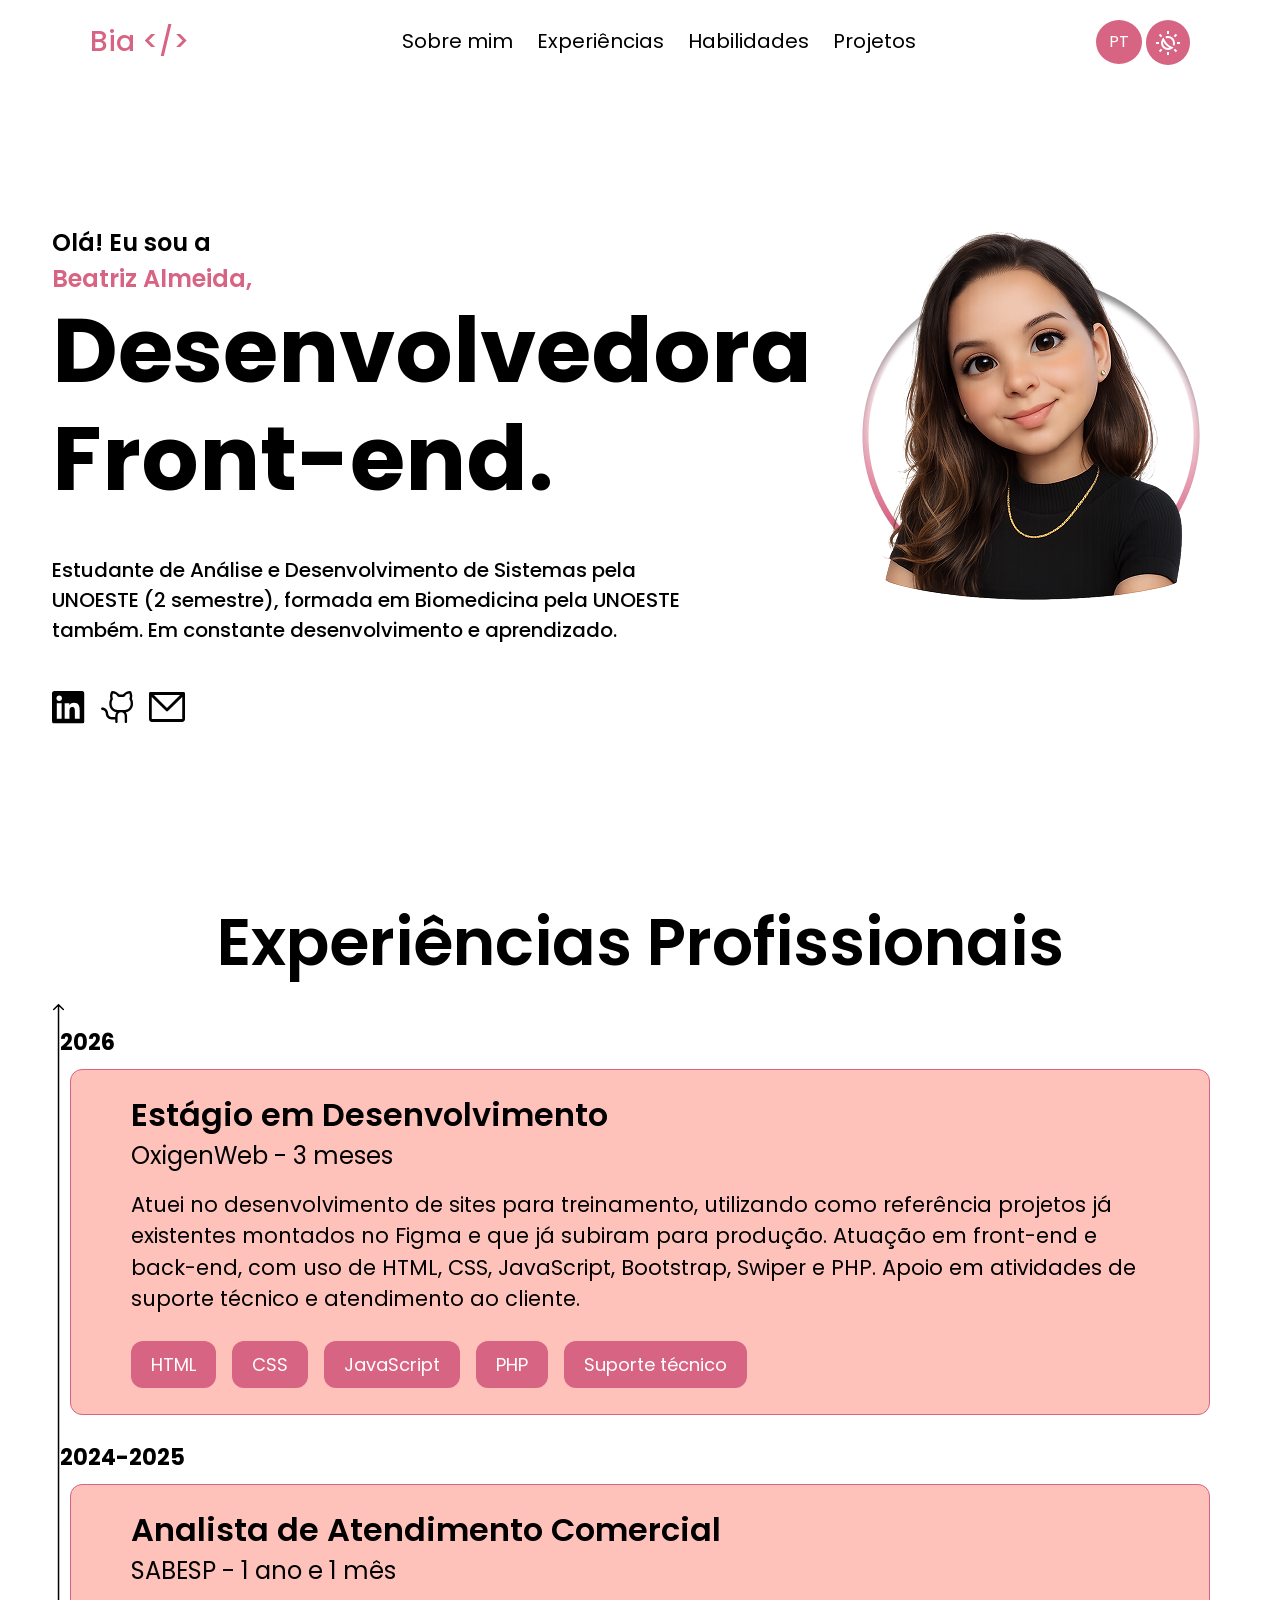
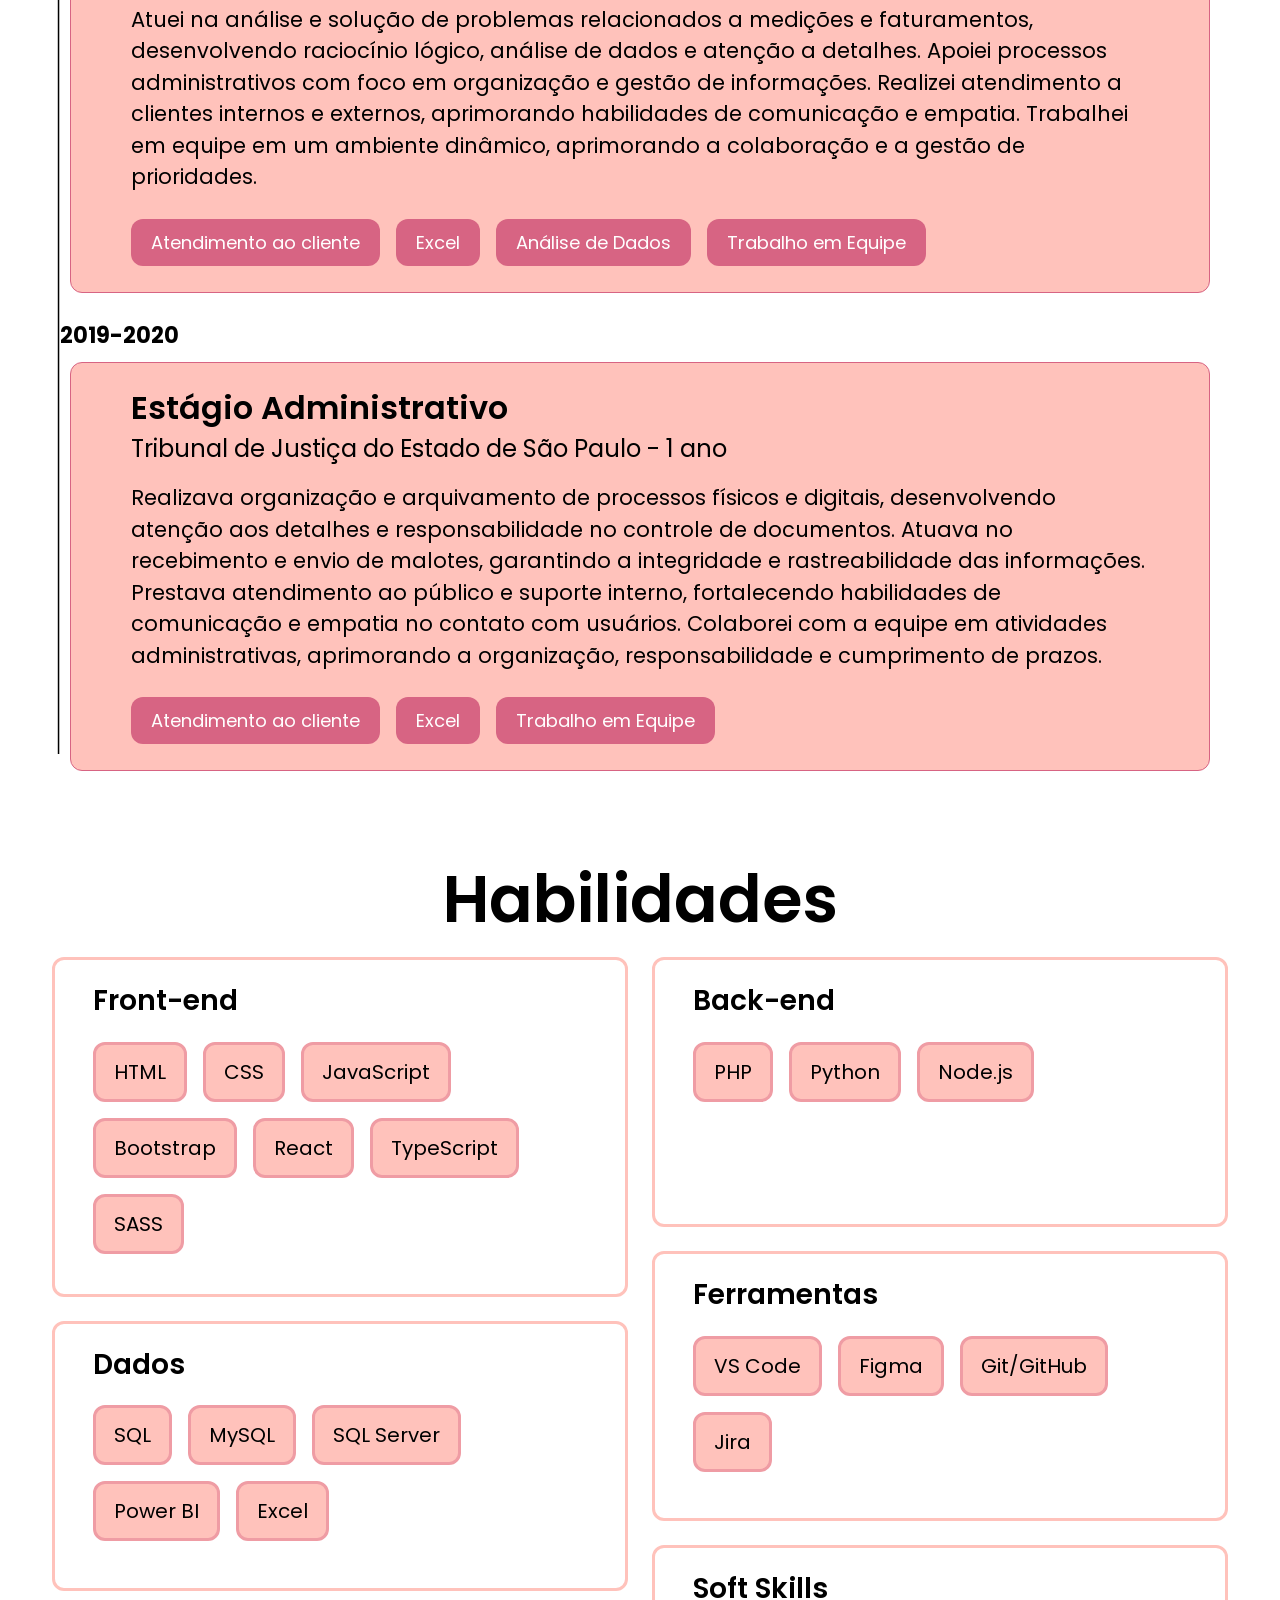
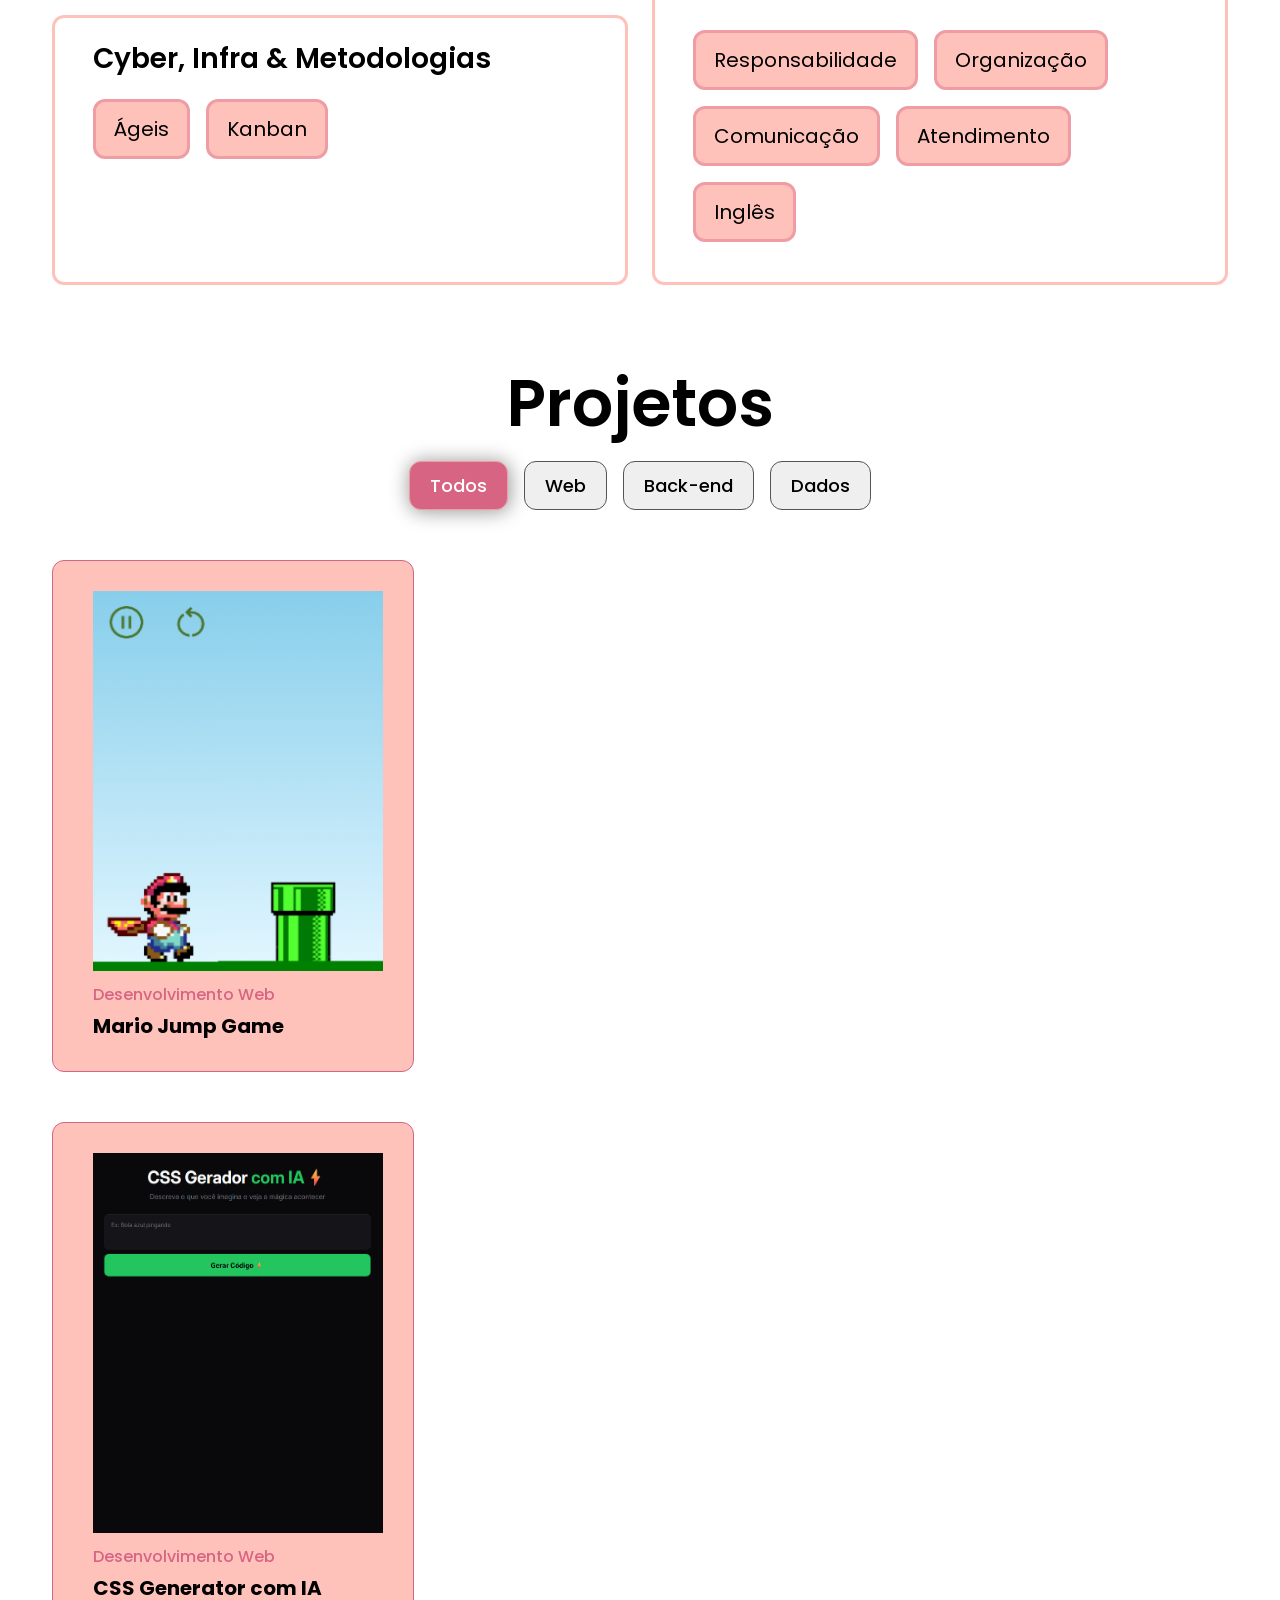
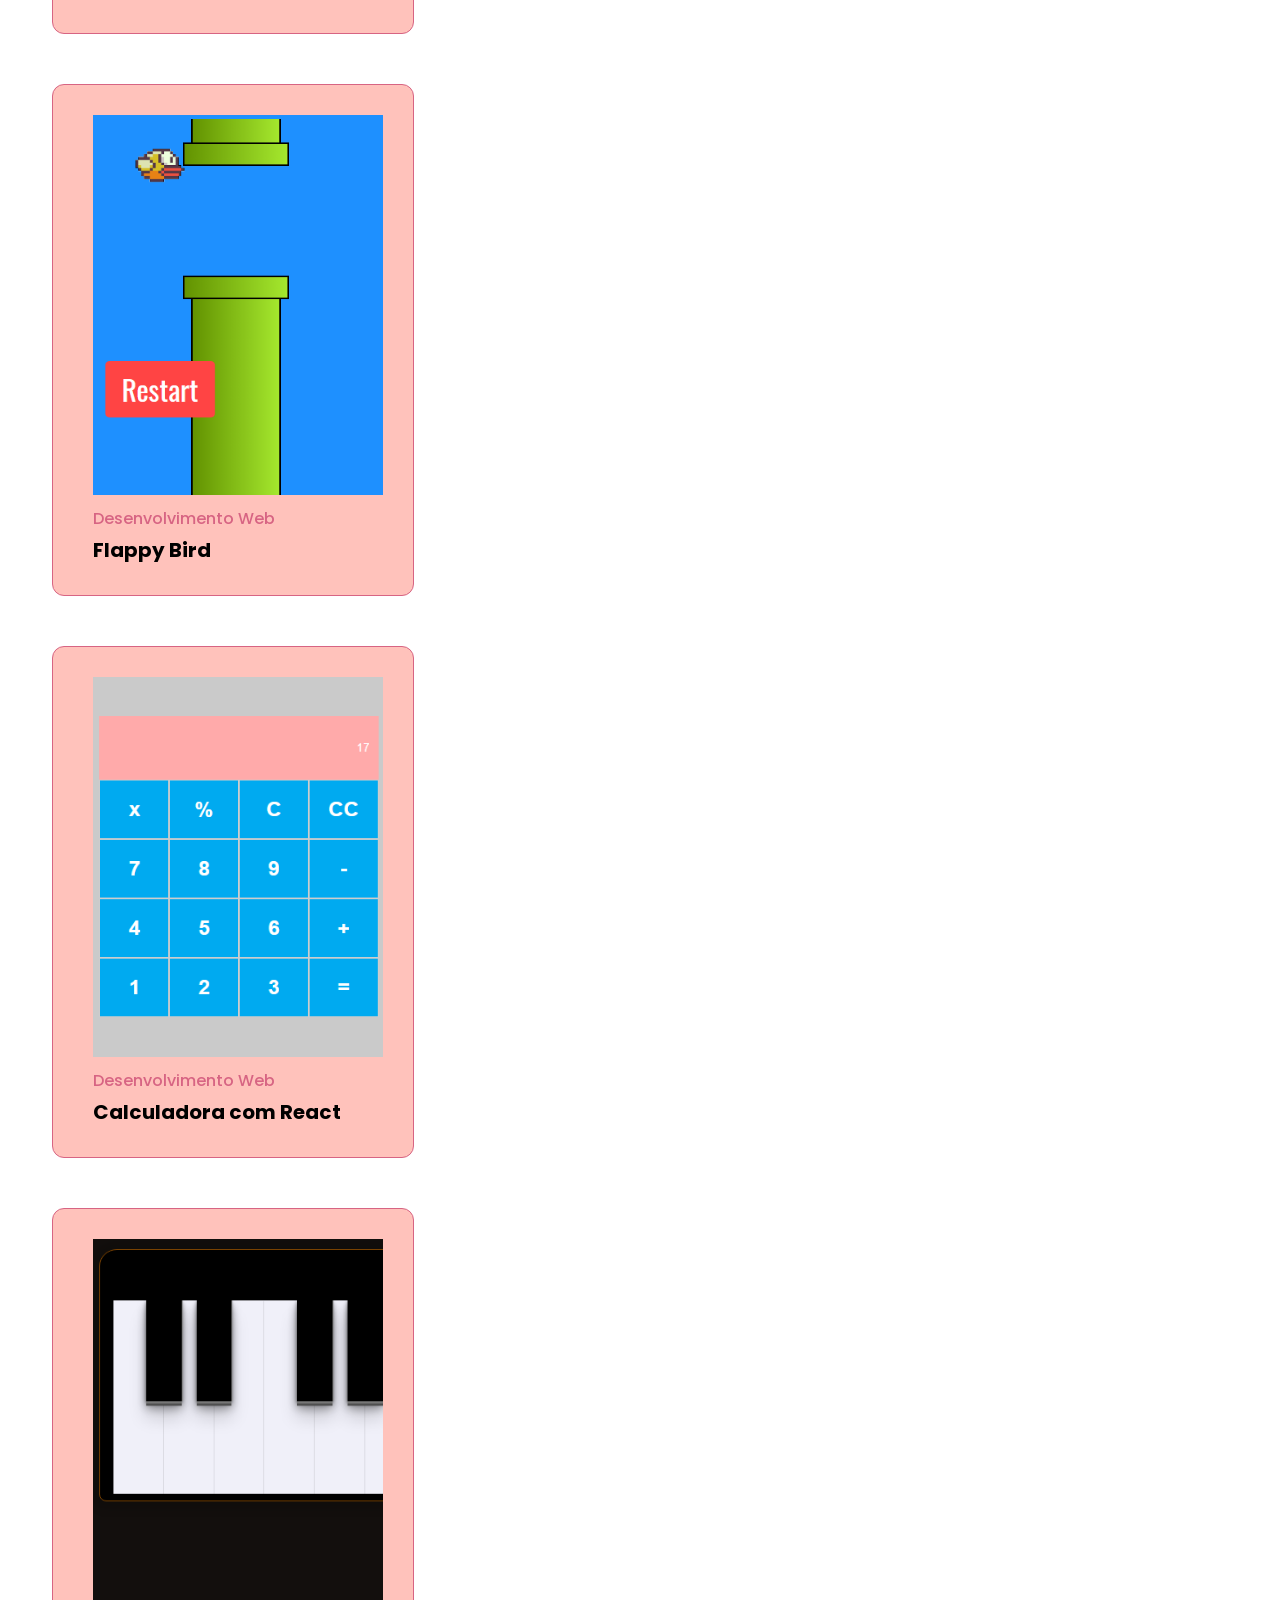
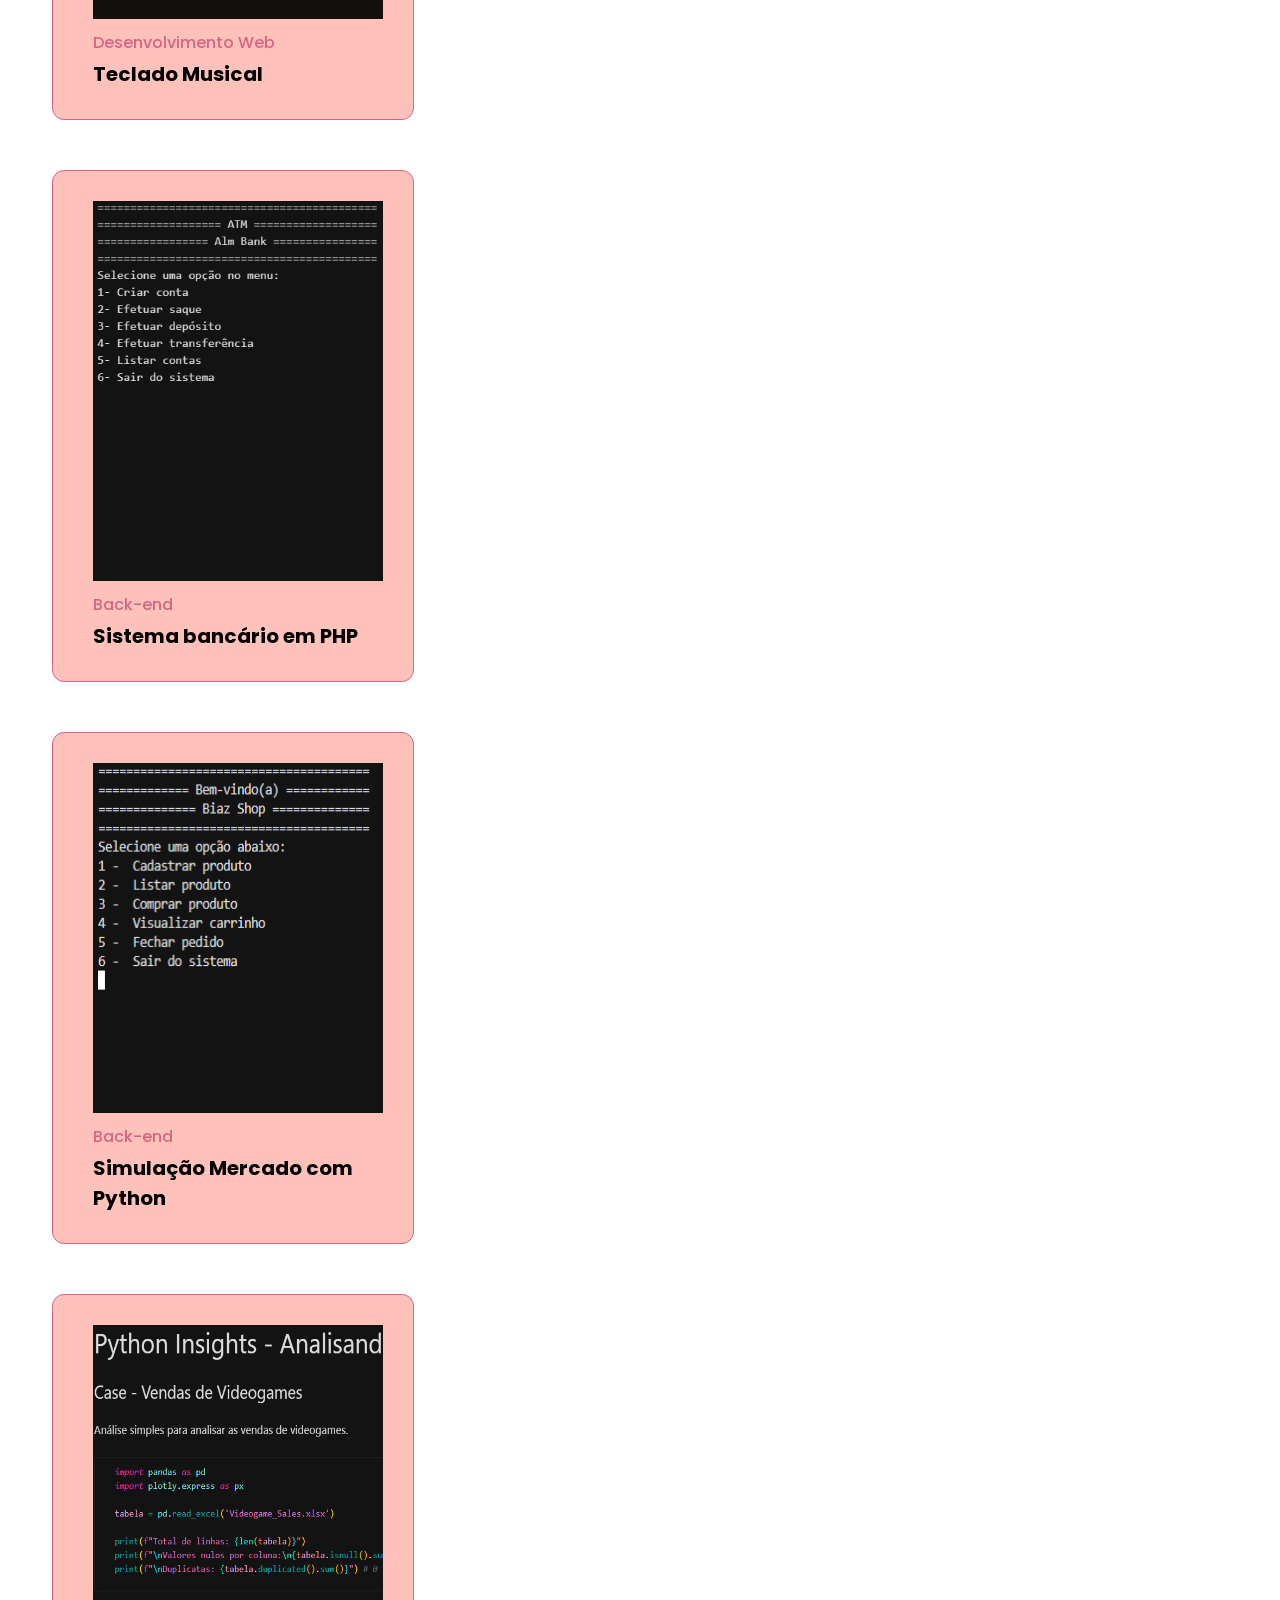
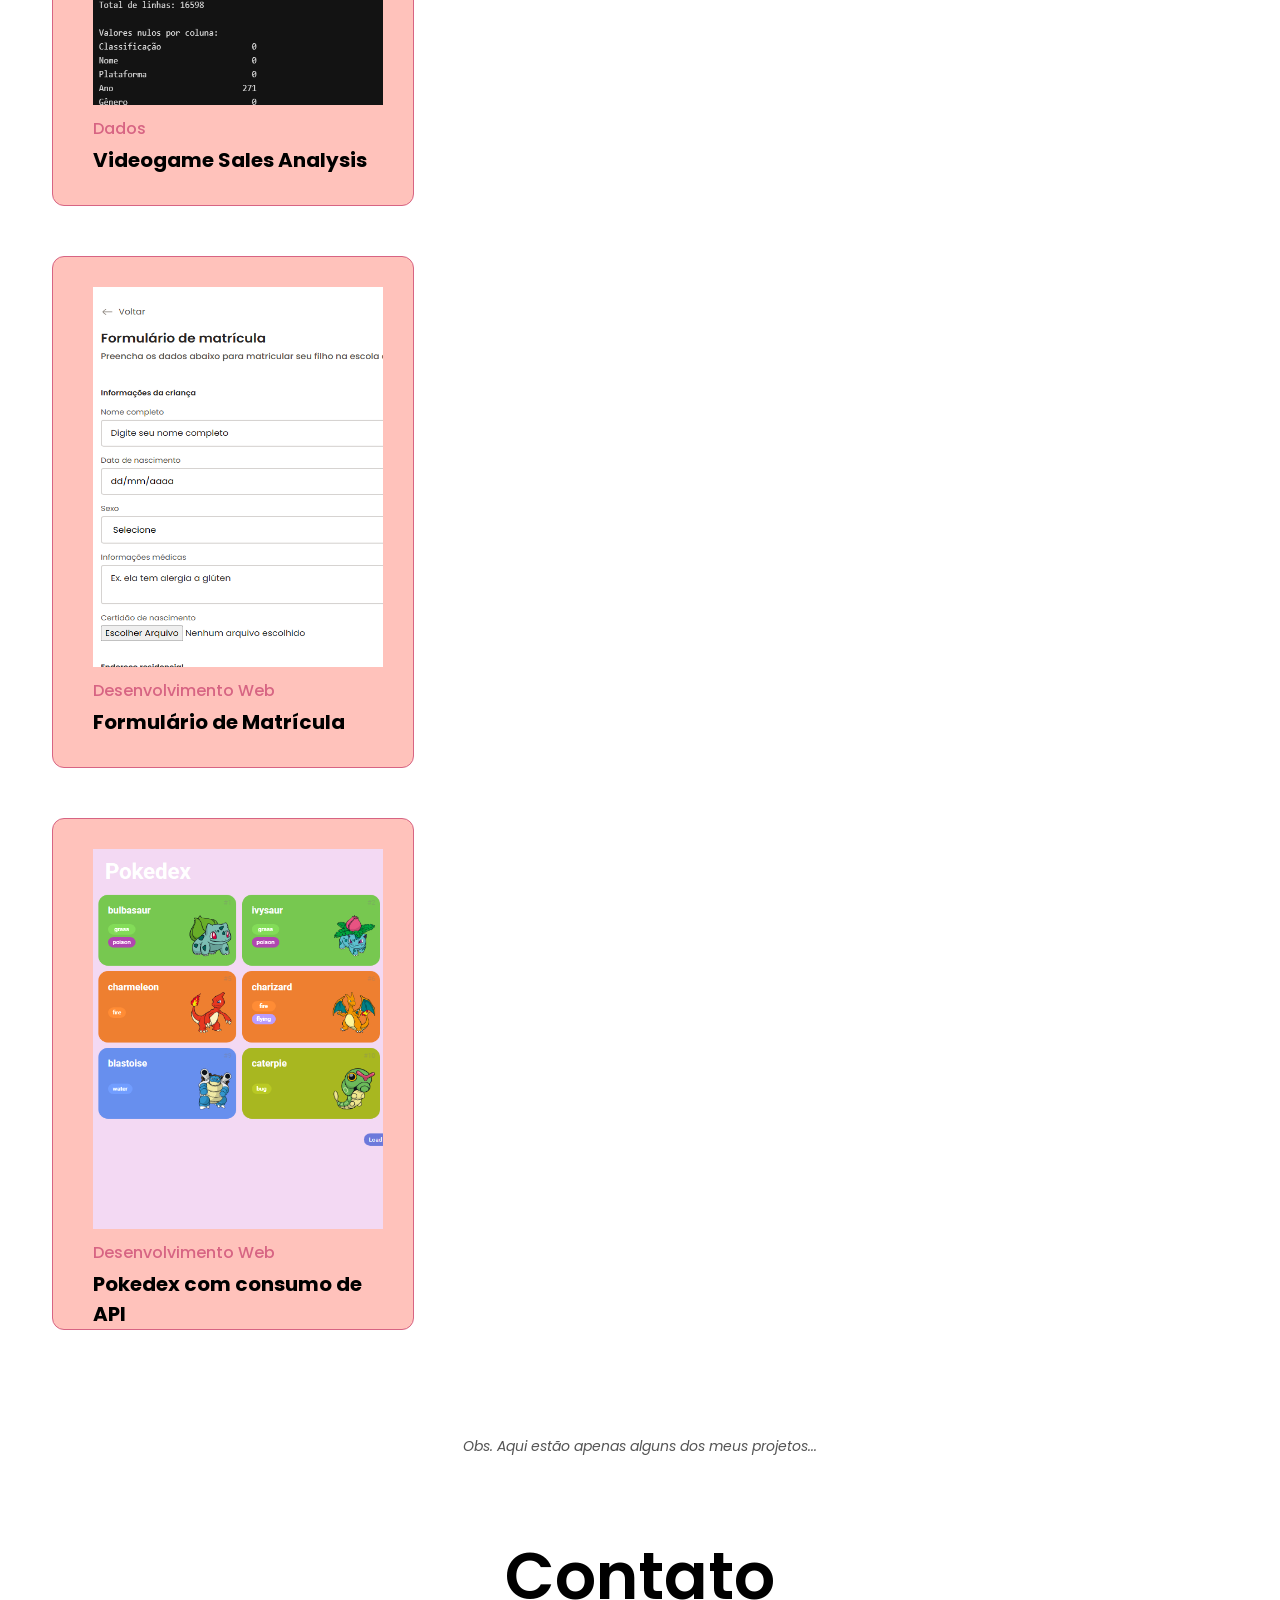
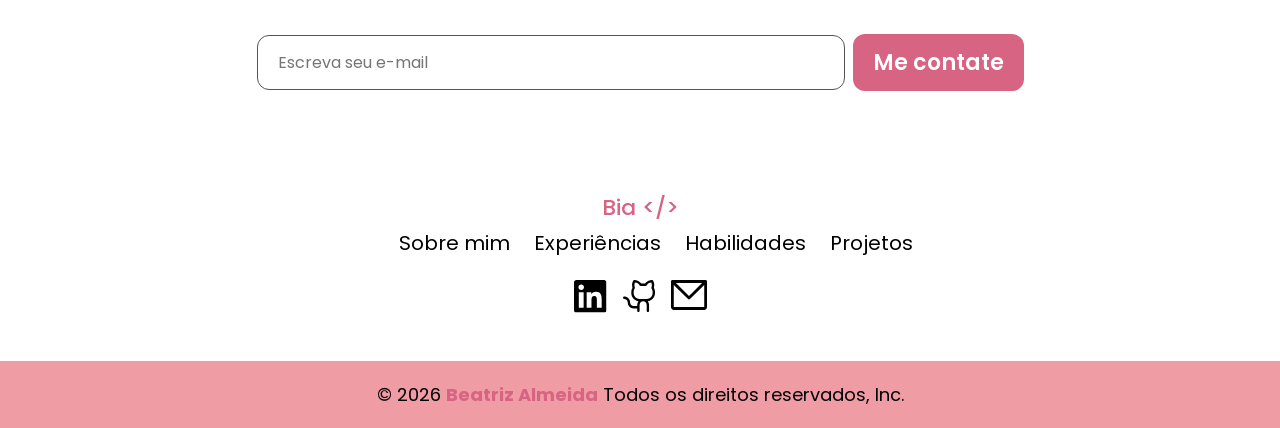
==== index.html @ ce808e37 "projeto semi-finalizado" ====
<!DOCTYPE html>
<html lang="pt-br">
<head>
    <meta charset="UTF-8">
    <meta name="viewport" content="width=device-width, initial-scale=1.0">
    <title>Portfólio - Beatriz Almeida</title>

    <link rel="icon" type="image/png" href="images/icons/favicon.png">

    <!--Fonte-->
    <link rel="preconnect" href="https://fonts.googleapis.com">
    <link rel="preconnect" href="https://fonts.gstatic.com" crossorigin>
    <link href="https://fonts.googleapis.com/css2?family=Poppins:ital,wght@0,100;0,200;0,300;0,400;0,500;0,600;0,700;0,800;0,900;1,100;1,200;1,300;1,400;1,500;1,600;1,700;1,800;1,900&display=swap" rel="stylesheet">

    <!--Swiper-->
    <link rel="stylesheet" href="https://cdn.jsdelivr.net/npm/swiper@12/swiper-bundle.min.css"/>

    <!--Bootstrap-->
    <link href="https://cdn.jsdelivr.net/npm/bootstrap-icons/font/bootstrap-icons.css" rel="stylesheet">
    <link href="https://cdn.jsdelivr.net/npm/bootstrap@5.3.8/dist/css/bootstrap.min.css" rel="stylesheet" integrity="sha384-sRIl4kxILFvY47J16cr9ZwB07vP4J8+LH7qKQnuqkuIAvNWLzeN8tE5YBujZqJLB" crossorigin="anonymous">

    <!--CSS-->
    <link rel="stylesheet" href="css/style.css">
</head>
<body>
    <header>
        <div class="d-flex flex-row align-items-center justify-content-between">
            <div class="d-none d-lg-block">
                <span class="logo">Bia &lt;/&gt;</span>
            </div>
            <div class="d-none d-lg-block">
                <nav>
                    <ul class="d-flex flex-row gap-4 m-0">
                        <li><a href="#sobre-mim">Sobre mim</a></li>
                        <li><a href="#experiencias">Experiências</a></li>
                        <li><a href="#habilidades">Habilidades</a></li>
                        <li><a href="#projetos">Projetos</a></li>
                    </ul>
                </nav>
            </div>
            <div class="d-flex flex-row gap-3 d-none d-lg-block">
                <div class="btn-languages dropdown-languages">
                    <button class="dropdown-languages-btn btn-pt">
                        PT
                    </button>
                    <!-- <div class="dropdown-menu-languages">
                        <button class="btn-en">EN</button>
                    </div> -->
                </div>
                <div class="btn-temas dropdown-temas">
                    <button class="dropdown-temas-btn">
                        <img src="images/icons/modos-tema.svg" alt="">
                    </button>
                    <div class="dropdown-menu-temas">
                        <button class="btn-tema-claro">
                            <img src="images/icons/tema-claro.svg" alt="Tema Claro">
                        </button>
                        <button class="btn-tema-escuro mt-1">
                            <img src="images/icons/tema-escuro.svg" alt="Tema Escuro">
                        </button>
                    </div>
                </div>
            </div>
        </div>
        <div class="d-lg-none">
            <div class="d-flex flex-row align-items-center justify-content-between">
                <div>
                    <button class="menu-mobile-btn">
                        <img src="images/icons/menu.svg" alt="Menu">
                    </button>
                    <div class="menu-mobile">
                        <nav>
                            <ul>
                                <li><a href="#sobre-mim">Sobre mim</a></li>
                                <li><a href="#experiencias">Experiências</a></li>
                                <li><a href="#habilidades">Habilidades</a></li>
                                <li><a href="#projetos">Projetos</a></li>
                            </ul>
                        </nav>
                        <div class="botoes-mobile d-flex flex-row gap-3">
                            <div class="btn-languages dropdown-languages">
                                <button class="dropdown-languages-btn btn-pt">
                                    PT
                                </button>
                                <!-- <div class="dropdown-menu-languages">
                                    <button class="btn-en">EN</button>
                                </div> -->
                            </div>
                            <div class="btn-temas dropdown-temas">
                                <button class="dropdown-temas-btn">
                                    <img src="images/icons/modos-tema.svg" alt="">
                                </button>
                                <div class="dropdown-menu-temas">
                                    <button class="btn-tema-claro">
                                        <img src="images/icons/tema-claro.svg" alt="Tema Claro">
                                    </button>
                                    <button class="btn-tema-escuro mt-1">
                                        <img src="images/icons/tema-escuro.svg" alt="Tema Escuro">
                                    </button>
                                </div>
                            </div>
                        </div>
                    </div>
                </div>
                <div>
                    <span class="logo">Bia &lt;/&gt;</span>
                </div>
            </div>
        </div>
    </header>

    <main>
        <!--Sobre mim: Introdução-->
        <section class="sobre-mim" id="sobre-mim">
            <div class="container-fluid container-xxl">
                <div class="row">
                    <div class="col-12 col-lg-8 escrita">
                        <div class="apresentacao">
                            <p class="cumprimento">Olá! Eu sou a</p> 
                            <p class="meu-nome">Beatriz Almeida,</p>
                            <h1>Desenvolvedora <span class="atribuicao">Front-end.</span></h1>
                            <p class="minha-descricao">
                                Estudante de Análise e Desenvolvimento de Sistemas pela 
                                UNOESTE (2 semestre), formada em Biomedicina pela UNOESTE 
                                também. Em constante desenvolvimento e aprendizado.
                            </p>
                        </div>
                        <div class="descricao d-flex flex-row gap-3 align-items-center">
                            <a href="https://www.linkedin.com/in/beatrizalmc" target="_blank">
                                <img src="images/icons/linkedin.svg" alt="LinkedIn">
                            </a>
                            <a href="https://github.com/beatrizalmc" target="_blank">
                                <img src="images/icons/github.svg" alt="GitHub">
                            </a>
                            <a href="mailto:beatriz.almeida@hotmail.com">
                                <img src="images/icons/email.svg" alt="Email">
                            </a>
                            <!-- <button type="button" class="btn-download-cv">Download CV</button> -->
                        </div>
                    </div>
                    <div class="col-12 col-lg-4 img-foto-principal">
                        <img src="images/foto-principal.png" alt="Boneco Beatriz">
                    </div>
                </div>
            </div>
        </section>

        <!--Experiências Profissionais-->
        <section class="experiencias" id="experiencias">
            <div class="container-fluid container-xxl">
                <div class="row todas-experiencias d-flex flex-column gap-3">
                    <h2>Experiências Profissionais</h2>
                    <div class="col-12">
                        <div class="d-none d-lg-block">
                            <div class="ano-experiencia d-flex flex-row gap-2">
                                <img src="images/icons/bolinha.svg" alt="">
                                <span>2026</span>
                            </div>
                            <div class="experiencia">
                                <h3>Estágio em Desenvolvimento</h3>
                                <h4>OxigenWeb - 3 meses</h4>
                                <p>
                                    Atuei no desenvolvimento de sites para treinamento, utilizando como referência 
                                    projetos já existentes montados no Figma e que já subiram para produção. Atuação 
                                    em front-end e back-end, com uso de HTML, CSS, JavaScript, Bootstrap, Swiper e PHP. 
                                    Apoio em atividades de suporte técnico e atendimento ao cliente.
                                </p>
                                <div class="aprendizados d-flex flex-row gap-3">
                                    <span>HTML</span>
                                    <span>CSS</span>
                                    <span>JavaScript</span>
                                    <span>PHP</span>
                                    <span>Suporte técnico</span>
                                </div>
                            </div>
                        </div>
                        <!-- Mobile Accordion -->
                        <div class="d-lg-none">
                            <div class="ano-experiencia d-flex flex-row gap-2">
                                <img src="images/icons/bolinha.svg" alt="">
                                <span>2026</span>
                            </div>
                            <div class="accordion-experiencia">
                                <button class="btn btn-experiencias w-100 experiencia-mobile-btn" type="button" data-bs-toggle="collapse" data-bs-target="#exp1">
                                    <div class="d-flex justify-content-between align-items-center w-100">
                                        <div class="d-flex flex-column text-start">
                                            <h3>Estágio em Desenvolvimento</h3>
                                        </div>
                                        <span>
                                            <img src="images/icons/seta-accordion.svg" alt="">
                                        </span>
                                    </div>
                                </button>
                                <div class="collapse" id="exp1">
                                    <div class="experiencia">
                                        <h4>OxigenWeb - 3 meses</h4>
                                        <p>
                                            Atuei no desenvolvimento de sites para treinamento, utilizando como referência 
                                            projetos já existentes montados no Figma e que já subiram para produção. Atuação 
                                            em front-end e back-end, com uso de HTML, CSS, JavaScript, Bootstrap, Swiper e PHP. 
                                            Apoio em atividades de suporte técnico e atendimento ao cliente.
                                        </p>
                                        <div class="aprendizados d-flex flex-wrap gap-3">
                                            <span>HTML</span>
                                            <span>CSS</span>
                                            <span>JavaScript</span>
                                            <span>PHP</span>
                                            <span>Suporte técnico</span>
                                        </div>
                                    </div>
                                </div>
                            </div>
                        </div>
                    </div>
                    <div class="col-12">
                        <div class="d-none d-lg-block">
                            <div class="ano-experiencia d-flex flex-row gap-2">
                                <img src="images/icons/bolinha.svg" alt="">
                                <span>2024-2025</span>
                            </div>
                            <div class="experiencia">
                                <h3>Analista de Atendimento Comercial</h3>
                                <h4>SABESP - 1 ano e 1 mês</h4>
                                <p>
                                    Atuei na análise e solução de problemas relacionados a medições e faturamentos, 
                                    desenvolvendo raciocínio lógico, análise de dados e atenção a detalhes. Apoiei 
                                    processos administrativos com foco em organização e gestão de informações. Realizei 
                                    atendimento a clientes internos e externos, aprimorando habilidades de comunicação 
                                    e empatia. Trabalhei em equipe em um ambiente dinâmico, aprimorando a colaboração 
                                    e a gestão de prioridades. 
                                </p>
                                <div class="aprendizados d-flex flex-row gap-3">
                                    <span>Atendimento ao cliente</span>
                                    <span>Excel</span>
                                    <span>Análise de Dados</span>
                                    <span>Trabalho em Equipe</span>
                                </div>
                            </div>
                        </div>
                        <!-- Mobile Accordion -->
                        <div class="d-lg-none">
                            <div class="ano-experiencia d-flex flex-row gap-2">
                                <img src="images/icons/bolinha.svg" alt="">
                                <span>2024-2025</span>
                            </div>
                            <div class="accordion-experiencia">
                                <button class="btn btn-experiencias w-100 experiencia-mobile-btn" type="button" data-bs-toggle="collapse" data-bs-target="#exp2">
                                    <div class="d-flex justify-content-between align-items-center">
                                        <div class="d-flex flex-column text-start">
                                            <h3>Analista de Atendimento Comercial</h3>
                                        </div>
                                        <span>
                                            <img src="images/icons/seta-accordion.svg" alt="">
                                        </span>
                                    </div>
                                </button>
                                <div class="collapse" id="exp2">
                                    <div class="experiencia">
                                        <h4>SABESP - 1 ano e 1 mês</h4>
                                        <p>
                                            Atuei na análise e solução de problemas relacionados a medições e faturamentos, 
                                            desenvolvendo raciocínio lógico, análise de dados e atenção a detalhes. Apoiei 
                                            processos administrativos com foco em organização e gestão de informações. Realizei 
                                            atendimento a clientes internos e externos, aprimorando habilidades de comunicação 
                                            e empatia. Trabalhei em equipe em um ambiente dinâmico, aprimorando a colaboração 
                                            e a gestão de prioridades. 
                                        </p>
                                        <div class="aprendizados d-flex flex-row gap-3">
                                            <span>Atendimento ao cliente</span>
                                            <span>Excel</span>
                                            <span>Análise de Dados</span>
                                            <span>Trabalho em Equipe</span>
                                        </div>
                                    </div>
                                </div>
                            </div>
                        </div>
                    </div>
                    <div class="col-12">
                        <div class="d-none d-lg-block">
                            <div class="ano-experiencia d-flex flex-row gap-2">
                                <img src="images/icons/bolinha.svg" alt="">
                                <span>2019-2020</span>
                            </div>
                            <div class="experiencia">
                                <h3>Estágio Administrativo</h3>
                                <h4>Tribunal de Justiça do Estado de São Paulo - 1 ano</h4>
                                <p>
                                    Realizava organização e arquivamento de processos físicos e digitais, 
                                    desenvolvendo atenção aos detalhes e responsabilidade no controle de 
                                    documentos. Atuava no recebimento e envio de malotes, garantindo a 
                                    integridade e rastreabilidade das informações. Prestava atendimento 
                                    ao público e suporte interno, fortalecendo habilidades de comunicação e 
                                    empatia no contato com usuários. Colaborei com a equipe em atividades 
                                    administrativas, aprimorando a organização, responsabilidade e cumprimento 
                                    de prazos.
                                </p>
                                <div class="aprendizados d-flex flex-row gap-3">
                                    <span>Atendimento ao cliente</span>
                                    <span>Excel</span>
                                    <span>Trabalho em Equipe</span>
                                </div>
                            </div>
                        </div>
                        <!-- Mobile Accordion -->
                        <div class="d-lg-none">
                            <div class="ano-experiencia d-flex flex-row gap-2">
                                <img src="images/icons/bolinha.svg" alt="">
                                <span>2019-2020</span>
                            </div>
                            <div class="accordion-experiencia">
                                <button class="btn btn-experiencias w-100 experiencia-mobile-btn" type="button" data-bs-toggle="collapse" data-bs-target="#exp3">
                                    <div class="d-flex justify-content-between align-items-center w-100">
                                        <div class="d-flex flex-column text-start">
                                            <h3>Estágio Administrativo</h3>
                                        </div>
                                        <span>
                                            <img src="images/icons/seta-accordion.svg" alt="">
                                        </span>
                                    </div>
                                </button>
                                <div class="collapse" id="exp3">
                                    <div class="experiencia">
                                        <h4>Tribunal de Justiça do Estado de São Paulo - 1 ano</h4>
                                        <p>
                                            Realizava organização e arquivamento de processos físicos e digitais, 
                                            desenvolvendo atenção aos detalhes e responsabilidade no controle de 
                                            documentos. Atuava no recebimento e envio de malotes, garantindo a 
                                            integridade e rastreabilidade das informações. Prestava atendimento 
                                            ao público e suporte interno, fortalecendo habilidades de comunicação e 
                                            empatia no contato com usuários. Colaborei com a equipe em atividades 
                                            administrativas, aprimorando a organização, responsabilidade e cumprimento 
                                            de prazos.
                                        </p>
                                        <div class="aprendizados d-flex flex-row gap-3">
                                            <span>Atendimento ao cliente</span>
                                            <span>Excel</span>
                                            <span>Trabalho em Equipe</span>
                                        </div>
                                    </div>
                                </div>
                            </div>   
                        </div>
                    </div>
                </div>
            </div>
        </section>

        <!--Habilidades-->
        <section class="habilidades" id="habilidades">
            <div class="container-fluid container-xxl">
                <div class="row">
                    <h2>Habilidades</h2>
                    <div class="primeira-coluna col-12 col-lg-6 d-flex flex-column gap-4">
                        <div class="area-habilidade">
                            <h3>Front-end</h3>
                            <div class="d-flex gap-3 flex-wrap">
                                <span>HTML</span>
                                <span>CSS</span>
                                <span>JavaScript</span>
                                <span>Bootstrap</span>
                                <span>React</span>
                                <span>TypeScript</span>
                                <span>SASS</span>
                            </div>
                        </div>
                        <div class="area-habilidade">
                            <h3>Dados</h3>
                            <div class="d-flex gap-3 flex-wrap">
                                <span>SQL</span>
                                <span>MySQL</span>
                                <span>SQL Server</span>
                                <span>Power BI</span>
                                <span>Excel</span>
                            </div>
                        </div>
                        <div class="area-habilidade">
                            <h3>Cyber, Infra & Metodologias</h3>
                            <div class="d-flex gap-3 flex-wrap">
                                <span>Ágeis</span>
                                <span>Kanban</span>
                            </div>
                        </div>
                    </div>
                    <div class="segunda-coluna col-12 col-lg-6 d-flex flex-column gap-4">
                        <div class="area-habilidade">
                            <h3>Back-end</h3>
                            <div class="d-flex gap-3 flex-wrap">
                                <span>PHP</span>
                                <span>Python</span>
                                <span>Node.js</span>
                            </div>
                        </div>
                        <div class="area-habilidade">
                            <h3>Ferramentas</h3>
                            <div class="d-flex gap-3 flex-wrap">
                                <span>VS Code</span>
                                <span>Figma</span>
                                <span>Git/GitHub</span>
                                <span>Jira</span>
                            </div>
                        </div>
                        <div class="area-habilidade">
                            <h3>Soft Skills</h3>
                            <div class="d-flex gap-3 flex-wrap">
                                <span>Responsabilidade</span>
                                <span>Organização</span>
                                <span>Comunicação</span>
                                <span>Atendimento</span>
                                <span>Inglês</span>
                            </div>
                        </div>
                    </div>
                </div>
            </div>
        </section>

        <!--Projetos-->
        <section class="projetos" id="projetos">
            <div class="container-fluid container-xxl">
                <div class="row">
                    <h2>Projetos</h2>
                    <div class="filtros d-flex flex-row gap-3 align-items-center justify-content-center">
                        <button type="button" data-filtro="todos" class="active">Todos</button>
                        <button type="button" data-filtro="web">Web</button>
                        <button type="button" data-filtro="back-end">Back-end</button>
                        <button type="button" data-filtro="dados">Dados</button>
                    </div>
                    <div class="swiper mySwiper">
                        <div class="swiper-wrapper">
                            <!-- <div class="swiper-slide d-flex flex-column gap-1">
                                <img src="images/proj-rascunho.png" alt="">
                                <a href="#" class="pt-2">
                                    <span class="projeto-area">Desenvolvimento Web</span>
                                </a>
                                <a href="#">
                                    <span class="projeto-nome">Landing Page de Casamento - Em Andamento</span>
                                </a>
                            </div> -->
                            <div class="swiper-slide d-flex flex-column gap-1" data-categoria="web">
                                <img src="images/proj-mario.png" alt="Projeto Mario Jump Game" class="img-fluid">
                                <a href="https://github.com/beatrizalmc/mario-jump-game" class="pt-2">
                                    <span class="projeto-area">Desenvolvimento Web</span>
                                </a>
                                <a href="https://github.com/beatrizalmc/mario-jump-game">
                                    <span class="projeto-nome">Mario Jump Game</span>
                                </a>
                            </div>
                            <div class="swiper-slide d-flex flex-column gap-1" data-categoria="web">
                                <img src="images/proj-css-generator.png" alt="" class="img-fluid">
                                <a href="https://github.com/beatrizalmc/css-generator" class="pt-2">
                                    <span class="projeto-area">Desenvolvimento Web</span>
                                </a>
                                <a href="https://github.com/beatrizalmc/css-generator">
                                    <span class="projeto-nome">CSS Generator com IA</span>
                                </a>
                            </div>
                            <div class="swiper-slide d-flex flex-column gap-1" data-categoria="web">
                                <img src="images/proj-flappybird.png" alt="Projeto Flappy Bird" class="img-fluid">
                                <a href="https://github.com/beatrizalmc/projeto-flappy-bird" class="pt-2">
                                    <span class="projeto-area">Desenvolvimento Web</span>
                                </a>
                                <a href="https://github.com/beatrizalmc/projeto-flappy-bird">
                                    <span class="projeto-nome">Flappy Bird</span>
                                </a>
                            </div>
                            <div class="swiper-slide d-flex flex-column gap-1" data-categoria="web">
                                <img src="images/proj-calculadora.png" alt="" class="img-fluid">
                                <a href="https://github.com/beatrizalmc/calculadora-react-dio" class="pt-2">
                                    <span class="projeto-area">Desenvolvimento Web</span>
                                </a>
                                <a href="https://github.com/beatrizalmc/calculadora-react-dio">
                                    <span class="projeto-nome">Calculadora com React</span>
                                </a>
                            </div>
                            <div class="swiper-slide d-flex flex-column gap-1" data-categoria="web">
                                <img src="images/proj-teclado-musical.png" alt="" class="img-fluid">
                                <a href="https://github.com/beatrizalmc/projeto-teclado-musical" class="pt-2">
                                    <span class="projeto-area">Desenvolvimento Web</span>
                                </a>
                                <a href="https://github.com/beatrizalmc/projeto-teclado-musical">
                                    <span class="projeto-nome">Teclado Musical</span>
                                </a>
                            </div>
                            <div class="swiper-slide d-flex flex-column gap-1" data-categoria="back-end">
                                <img src="images/proj-banco-php.png" alt="" class="img-fluid">
                                <a href="https://github.com/beatrizalmc/sistema-bancario-em-php" class="pt-2">
                                    <span class="projeto-area">Back-end</span>
                                </a>
                                <a href="https://github.com/beatrizalmc/sistema-bancario-em-php">
                                    <span class="projeto-nome">Sistema bancário em PHP</span>
                                </a>
                            </div>
                            <div class="swiper-slide d-flex flex-column gap-1" data-categoria="back-end">
                                <img src="images/proj-mercado-python.png" alt="" class="img-fluid">
                                <a href="https://github.com/beatrizalmc/Simulacao-de-Mercado-com-Python" class="pt-2">
                                    <span class="projeto-area">Back-end</span>
                                </a>
                                <a href="https://github.com/beatrizalmc/Simulacao-de-Mercado-com-Python">
                                    <span class="projeto-nome">Simulação Mercado com Python</span>
                                </a>
                            </div>
                            <div class="swiper-slide d-flex flex-column gap-1" data-categoria="dados">
                                <img src="images/proj-videogame.png" alt="" class="img-fluid">
                                <a href="https://github.com/beatrizalmc/videogame-sales-analysis" class="pt-2">
                                    <span class="projeto-area">Dados</span>
                                </a>
                                <a href="https://github.com/beatrizalmc/videogame-sales-analysis">
                                    <span class="projeto-nome">Videogame Sales Analysis</span>
                                </a>
                            </div>
                            <div class="swiper-slide d-flex flex-column gap-1" data-categoria="web">
                                <img src="images/proj-form-matricula.png" alt="" class="img-fluid">
                                <a href="https://github.com/beatrizalmc/formulario-matricula" class="pt-2">
                                    <span class="projeto-area">Desenvolvimento Web</span>
                                </a>
                                <a href="https://github.com/beatrizalmc/formulario-matricula">
                                    <span class="projeto-nome">Formulário de Matrícula</span>
                                </a>
                            </div>
                            <div class="swiper-slide d-flex flex-column gap-1" data-categoria="web">
                                <img src="images/proj-pokedex.png" alt="" class="img-fluid">
                                <a href="https://github.com/beatrizalmc/projeto-pokedex-js" class="pt-2">
                                    <span class="projeto-area">Desenvolvimento Web</span>
                                </a>
                                <a href="https://github.com/beatrizalmc/projeto-pokedex-js">
                                    <span class="projeto-nome">Pokedex com consumo de API</span>
                                </a>
                            </div>
                        </div>
                    </div>
                </div>
                <div class="setas">
                    <div class="swiper-button-prev swiper-prev-proj"></div>
                    <div class="swiper-button-next swiper-next-proj"></div>
                </div>
                <div class="obs-projetos text-center mt-4">
                    <span><i>Obs. Aqui estão apenas alguns dos meus projetos...</i></span>
                </div>
            </div>
        </section>

        <!--Contato-->
        <section class="contato" id="contato">
            <div class="container-fluid">
                <div class="row">
                    <div class="email-contato col-12">
                        <h2>Contato</h2>
                        <div>
                            <form action="#" class="d-flex flex-row gap-2 align-items-center justify-content-center">
                                <input type="text" placeholder="Escreva seu e-mail">
                                <button type="button">Me contate</button>
                            </form>
                        </div>
                    </div>
                    <div class="infos-pagina col-12 d-flex flex-column align-items-center gap-1">
                        <div>
                            <span class="logo">Bia &lt;/&gt;</span>
                        </div>
                        <div>
                            <nav>
                                <ul class="d-flex flex-row gap-4">
                                    <li><a href="#sobre-mim">Sobre mim</a></li>
                                    <li><a href="#experiencias">Experiências</a></li>
                                    <li><a href="#habilidades">Habilidades</a></li>
                                    <li><a href="#projetos">Projetos</a></li>
                                </ul>
                            </nav>
                        </div>
                        <div class="redes-contato d-flex flex-row gap-3">
                            <a href="https://www.linkedin.com/in/beatrizalmc" target="_blank">
                                <img src="images/icons/linkedin.svg" alt="LinkedIn">
                            </a>
                            <a href="https://github.com/beatrizalmc" target="_blank">
                                <img src="images/icons/github.svg" alt="GitHub">
                            </a>
                            <a href="mailto:beatriz.almc@hotmail.com">
                                <img src="images/icons/email.svg" alt="Email">
                            </a>
                        </div>
                    </div>
                </div>
            </div>
        </section>
    </main>

    <footer>
        <span>© 2026 <span class="nome">Beatriz Almeida</span> Todos os direitos reservados, Inc.</span>
    </footer>
    
    <!-- BOTÃO VOLTAR AO TOPO -->
    <button class="btn-scroll-top" id="btnScrollTop" aria-label="Voltar ao topo">
        <img src="images/icons/seta-topo.svg" alt="Seta para cima">
    </button>

    <!--JS-->
    <script src="https://cdn.jsdelivr.net/npm/swiper@12/swiper-bundle.min.js"></script>
    <script src="https://cdn.jsdelivr.net/npm/bootstrap@5.3.8/dist/js/bootstrap.bundle.min.js" integrity="sha384-FKyoEForCGlyvwx9Hj09JcYn3nv7wiPVlz7YYwJrWVcXK/BmnVDxM+D2scQbITxI" crossorigin="anonymous"></script>
    <script src="js/script.js"></script>
</body>
</html>
---- css/style.css ----
* {
    margin: 0;
    padding: 0;
    box-sizing: border-box;
    font-family: 'Poppins', sans-serif;
}

body {
    color: #000000;
}

header {
    padding: 20px 90px;
}

header .logo {
    font-size: 28px;
    font-weight: 500;
    letter-spacing: 3%;
    color: #D76483;
}

header nav ul li,
header nav ul li a,
.infos-pagina nav ul li,
.infos-pagina nav ul li a {
    list-style: none;
    text-decoration: none;
    color: #000000;
    font-size: 20px;
    letter-spacing: 3%;
    border-bottom: 2px solid transparent;
    transition: 0.3s;
}

.dropdown-languages,
.dropdown-temas {
    position: relative;
    display: inline-block;
}

.dropdown-menu-languages,
.dropdown-menu-temas {
    position: absolute;
    display: none;
    margin-top: 4px;
}

.dropdown-menu-languages.active,
.dropdown-menu-temas.active {
    display: block;
}

.btn-languages button,
.btn-temas button {
    background-color: #D76483;
    color: #FFFFFF;
    border: none;
}

.btn-languages button {
    padding: 10px 13px;
    border-radius: 100%;
}

.btn-temas button {
    padding: 10px 10px;
    border-radius: 100%;
}

header nav ul li a:hover,
.infos-pagina nav ul li a:hover {
    border-bottom: 2px solid #D76483;
}

.btn-languages button:hover,
.btn-temas button:hover {
    box-shadow: 1px 1px 19px 1px rgba(0,0,0,0.4);
    transform: translateY(-2px);
}

header .menu-mobile-btn {
    background: none;
    border: none;
    cursor: pointer;
}

/* <!--Sobre mim: Introdução--> */
.sobre-mim {
    padding: 140px 40px;
}

.sobre-mim .apresentacao .cumprimento,
.sobre-mim .apresentacao .meu-nome {
    font-size: 24px;
    font-weight: 600;
    letter-spacing: 3%;
    margin-bottom: 0;
}

.sobre-mim .apresentacao .meu-nome {
    color: #D76483;
}

.sobre-mim .apresentacao h1 {
    font-size: 90px;
    font-weight: bold;
    letter-spacing: 3%;
    line-height: 120%;
}

.sobre-mim .apresentacao .minha-descricao {
    padding: 34px 140px 30px 0;
    font-size: 20px;
    font-weight: 500;
    letter-spacing: 3%;
}

.sobre-mim .descricao .btn-download-cv {
    background-color: #D76483;
    color: #FFFFFF;
    font-size: 22px;
    font-weight: 600;
    letter-spacing: 3%;
    border: none;
    border-radius: 12px;
    padding: 10px 20px;
}

.sobre-mim .descricao a:hover,
.contato .redes-contato a:hover {
    transform: translateY(-3px);
}

/* <!--Experiências Profissionais--> */
.experiencias {
    padding: 40px 40px 0 40px;
}

.experiencias h2 {
    padding-bottom: 20px;
}

.experiencias h2,
.habilidades h2,
.projetos h2,
.contato h2 {
    font-size: 65px;
    font-weight: 600;
    letter-spacing: 3%;
    text-align: center;
}

.experiencias .experiencia {
    border: 1px solid #D76483;
    border-radius: 12px;
    background-color: #FFC2BB;
    padding: 26px 60px;
    margin: 10px 18px;
}

.experiencias .ano-experiencia span {
    font-size: 22px;
    font-weight: bold;
    letter-spacing: 3%;
}

.experiencias .experiencia h3 {
    font-size: 32px;
    font-weight: 600;
    letter-spacing: 3%;
}

.experiencias .experiencia h4 {
    font-size: 24px;
    font-weight: 400;
    letter-spacing: 3%;
}

.experiencias .experiencia p {
    font-size: 21px;
    font-weight: 400;
    letter-spacing: 3%;
    padding: 10px 0;
}

.experiencias .aprendizados span {
    color: #FFFFFF;
    font-size: 18px;
    font-weight: 400;
    letter-spacing: 3%;
    border-radius: 12px;
    background-color: #D76483;
    padding: 10px 20px;
}

.experiencias .todas-experiencias {
    position: relative;
}

.experiencias .todas-experiencias::before {
    content: "";
    background: url("../images/linha-experiencias.svg");
    background-size: cover;
    background-repeat: no-repeat;
    width: 12px;
    height: 1350px;
    position: absolute;
    left: 13px;
    top: 100px;
}

/* <!--Habilidades--> */
.habilidades, .projetos, .contato {
    padding: 0 40px;
}

.habilidades h2, .projetos h2, .contato h2 {
    padding: 80px 0 10px 0;
}

.habilidades .area-habilidade {
    border: 3px solid #FFC2BB;
    border-radius: 12px;
    padding: 24px 38px 40px 38px;
    min-height: 270px;
}

.habilidades .area-habilidade h3 {
    font-size: 28px;
    font-weight: 600;
    letter-spacing: 3%;
    padding-bottom: 16px;
}

.habilidades .area-habilidade span {
    color: #000000;
    font-size: 20px;
    font-weight: 400;
    letter-spacing: 3%;
    background-color: #FFC2BB;
    border: 3px solid #EF9CA4;
    border-radius: 12px;
    padding: 12px 18px;
}

/* <!--Projetos--> */
.projetos .filtros button {
    font-size: 18px;
    font-weight: 500;
    letter-spacing: 3%;
    color: #000000;
    border: 0.4px solid #545454;
    border-radius: 12px;
    padding: 10px 20px;
}

.projetos .swiper .swiper-slide {
    width: calc(33.33% - 30px);
    height: 512px;
    margin-top: 50px;
    background-color: #FFC2BB;
    border: 1px solid #D76483;
    border-radius: 12px;
    padding: 30px 30px 30px 40px;
}

.projetos .swiper .swiper-slide img {
    width: 320px;
    height: 380px;
}

.projetos .swiper .swiper-slide a {
    text-decoration: none;
    letter-spacing: 3%;
    color: #000;
}

.projetos .swiper .swiper-slide a .projeto-area {
    font-size: 16px;
    font-weight: 500;
    color: #D76483;
}

.projetos .swiper .swiper-slide a .projeto-nome {
    font-size: 20px;
    font-weight: bold;
}

.projetos .setas {
    display: flex;
    justify-content: center;
    gap: 30px;
    margin-top: 50px;
}

.projetos .setas .swiper-next-proj,
.projetos .setas .swiper-prev-proj {
    position: static;
    color: #000000;
    width: 30px;
    height: 30px;
}

.projetos .obs-projetos span {
    color: #545454;
    font-size: 14px;
    font-weight: 400;
    letter-spacing: 3%;
}

.hidden {
    display: none !important;
}

.filtros button.active {
    background-color: #D76483;
    color: #FFFFFF;
    border: 1px solid #EF9CA4;
    box-shadow: 1px 1px 19px 1px rgba(0,0,0,0.4);
}

/* <!--Contato--> */
.contato form button {
    color: #FFFFFF;
    font-size: 22px;
    font-weight: 600;
    letter-spacing: 3%;
    background-color: #D76483;
    border: none;
    border-radius: 12px;
    padding: 12px 20px;
}

.contato form input {
    border: 1px solid #545454;
    border-radius: 12px;
    padding: 10px 20px;
    width: 50%;
    height: 55px;
}

.contato .infos-pagina {
    padding-top: 100px;
    padding-bottom: 48px;
}

.contato .infos-pagina .logo {
    font-size: 22px;
    font-weight: 500;
    letter-spacing: 3%;
    color: #D76483;
}

.contato form button:hover {
    box-shadow: 1px 1px 19px 1px rgba(0,0,0,0.4);
}

/* <!--Footer--> */
footer {
    background-color: #EF9CA4;
    color: #000000;
    font-size: 18px;
    font-weight: 400;
    letter-spacing: 3%;
    text-align: center;
    padding: 20px 0;
}

footer .nome {
    color: #D76483;
    font-weight: bold;
}

/* Modo Dark */
body.dark {
    background-color: #121212;
    color: #FFFFFF;
}

body.dark header a,
body.dark .contato a {
    color: #FFFFFF;
}

body.dark .sobre-mim .descricao a,
body.dark .contato .redes-contato a {
    background-color: #FFFFFF;
    padding: 8px;
    border-radius: 12px;
}

body.dark .experiencia h3,
body.dark .experiencia h4,
body.dark .experiencia p{
    color: #000000;
}

/*Botão Scroll Top*/
.btn-scroll-top {
  position: fixed;
  bottom: 90px;
  right: 35px;
  width: 50px;
  max-width: 100%;
  height: 50px;
  font-size: 18px;
  background: #D76483;
  border: 0;
  border-radius: 100%;
  cursor: pointer;
  opacity: 0;
  z-index: 9999;
  display: flex;
  align-items: center;
  justify-content: center;
}

.btn-scroll-top.show {
  opacity: 1;
}

.btn-scroll-top:hover {
    box-shadow: 1px 1px 19px 1px rgba(0,0,0,0.4);
}

/* Responsividade */
@media (min-width: 1400px) {
    .sobre-mim, .experiencias, .habilidades, .projetos, .contato {
        padding-left: 10px;
        padding-right: 10px;
    }
}

@media (max-width: 1200px) {
    header {
        padding: 20px 50px;
    }
    .sobre-mim {
        padding: 80px 40px;
    }

    .sobre-mim .img-foto-principal {
        margin-top: 180px;
    }

    .sobre-mim .img-foto-principal img {
        max-width: 100%;
        height: auto;
    }

    .sobre-mim .apresentacao .minha-descricao {
        padding: 34px 30px 30px 0;
    }

    .experiencias .todas-experiencias::before {
        height: 1600px;
        top: 180px;
    }

    .experiencias h2 {
        padding: 0 200px 20px 200px;
    }

    .experiencias .aprendizados span {
        text-align: center;
    }

    .habilidades .area-habilidade {
        min-height: 340px;
    }

    .projetos .swiper .swiper-slide {
        width: calc(50% - 30px);
    }
}

@media (max-width: 992px) {
    header {
        position: relative;
    }

    .menu-mobile-btn {
        display: block;
    }

    .menu-mobile {
        display: none;
        position: absolute;
        top: 100%;
        right: 0;
        width: 100%;
        padding-left: 20px;
    }

    .menu-mobile.active {
        display: block;
    }

    .botoes-mobile {
        padding-left: 30px;
    }

    .sobre-mim {
        padding: 10px 40px 80px 40px;
    }

    .sobre-mim .escrita {
        order: 2;
        margin-top: 40px;
    }

    .sobre-mim .img-foto-principal {
        margin-top: 0;
        text-align: right;
    }

    .sobre-mim .apresentacao h1 {
        font-size: 72px;
    }

    .experiencias h2 {
        padding: 0 0 20px 0;
    }

    .experiencias .aprendizados {
        flex-wrap: wrap;
    }

    .experiencias .todas-experiencias::before {
        display: none;
    }

    .experiencias .accordion-experiencia {
        border: 1px solid #D76483;
        border-radius: 12px;
        background-color: #FFC2BB;
        margin: 10px 18px;
        overflow: hidden;
    }

    .experiencias .btn-experiencias {
        border: none;
        border-radius: 0;
        background-color: transparent;
        padding: 26px 60px 20px 60px;
        margin: 0;
    }

    .experiencias .btn-experiencias:focus {
        box-shadow: none;
    }

    .experiencias .collapse .experiencia,
    .experiencias .collapsing .experiencia {
        border: none;
        border-radius: 0;
        background-color: transparent;
        margin: 0;
        padding: 0 60px 26px 60px;
    }

    .btn-experiencias h3 {
        font-size: 32px;
        font-weight: 600;
        letter-spacing: 3%;
    }

    .habilidades .area-habilidade {
        min-height: 190px;
    }

    .habilidades .segunda-coluna {
        margin-top: 24px;
    }

    .projetos .swiper .swiper-slide {
        width: calc(65% - 30px);
    }
}

@media (max-width: 768px) {
    header {
        padding: 20px 40px;
    }

    .sobre-mim .img-foto-principal {
        text-align: center;
    }

    .sobre-mim .apresentacao h1 {
        font-size: 52px;
    }

    .experiencias .btn-experiencias {
        padding: 26px 40px 20px 40px;
        color: #000000;
    }

    .projetos .swiper .swiper-slide {
        width: calc(80% - 30px);
    }

    .infos-pagina nav ul {
        flex-wrap: wrap;
        justify-content: center;
        padding-top: 16px;
        padding-bottom: 16px;
        padding-left: 0;
    }
}

@media (max-width: 576px) {
    header {
        padding: 16px 14px;
    }

    header .logo {
        font-size: 22px;
    }

    header nav ul li, header nav ul li a {
        font-size: 18px;
    }

    .menu-mobile {
        background-color: #FFFFFF;
        text-align: center;
        padding: 0;
    }

    .menu-mobile ul {
        padding: 0;
    }

    .menu-mobile .botoes-mobile {
        justify-content: center;
        margin-bottom: 20px;
        padding: 0;
    }

    .sobre-mim {
        padding: 0 4px 70px 4px;
    }

    .sobre-mim .apresentacao h1,
    .experiencias h2,
    .habilidades h2, .projetos h2, .contato h2 {
        font-size: 32px;
    }

    .sobre-mim .apresentacao .minha-descricao {
        padding: 20px 20px 20px 0;
    }

    .sobre-mim .apresentacao .minha-descricao {
        font-size: 16px;
    }

    .sobre-mim .descricao {
        justify-content: center;
    }

    .experiencias {
        padding: 40px 0 0 16px;
    }

    .experiencias .ano-experiencia span,
    .experiencias .experiencia h4,
    .experiencias .experiencia p {
        font-size: 16px;
    }

    .btn-experiencias h3,
    .contato .infos-pagina .logo {
        font-size: 18px;
    }

    .experiencias .btn-experiencias {
        padding: 12px 20px 12px 20px;
    }

    .experiencias .collapse .experiencia, .experiencias .collapsing .experiencia {
        padding: 0 20px 26px 20px;
    }

    .experiencias .aprendizados span {
        font-size: 12px;
        padding: 10px 16px;
    }

    .habilidades, .projetos, .contato {
        padding: 0 4px;
    }

    .habilidades .area-habilidade h3 {
        font-size: 22px;
        text-align: center;
    }

    .habilidades .area-habilidade span {
        font-size: 14px;
        padding: 8px 12px;
    }

    .habilidades .area-habilidade {
        padding: 20px 10px 30px 10px;
        min-height: 100px;
        text-align: center;
    }

    .projetos .filtros {
        flex-wrap: wrap;
    }

    .projetos .swiper .swiper-slide {
        width: calc(100% - 30px);
        height: 412px;
        margin-top: 30px;
        padding: 30px 20px 30px 20px;
    }

    .projetos .filtros button {
        font-size: 16px;
        padding: 8px 18px;
    }

    .habilidades .area-habilidade div {
        align-items: center;
        justify-content: center;
        gap: 10px !important;
    }

    .contato .email-contato form {
        flex-direction: column !important;
    }

    .contato form input {
        width: 70%;
    }

    .contato form button {
        font-size: 16px;
        padding: 8px 18px;
    }

    .infos-pagina nav ul {
        gap: 12px !important;
    }

    .infos-pagina nav ul li, .infos-pagina nav ul li a {
        font-size: 16px;
    }

    .projetos .swiper .swiper-slide a .projeto-area {
        font-size: 14px;
    }

    .projetos .swiper .swiper-slide a .projeto-nome {
        font-size: 18px;
    }

    footer {
        font-size: 12px;
        padding: 10px 0;
    }
}

/* Breakpoints:
<576px - OK - habilidades accordion
>=576px - sm OK - habilidades accordion
>=768px - md OK
>=992px - lg OK
>=1200px - xl OK
>=1400px - xxl OK
*/
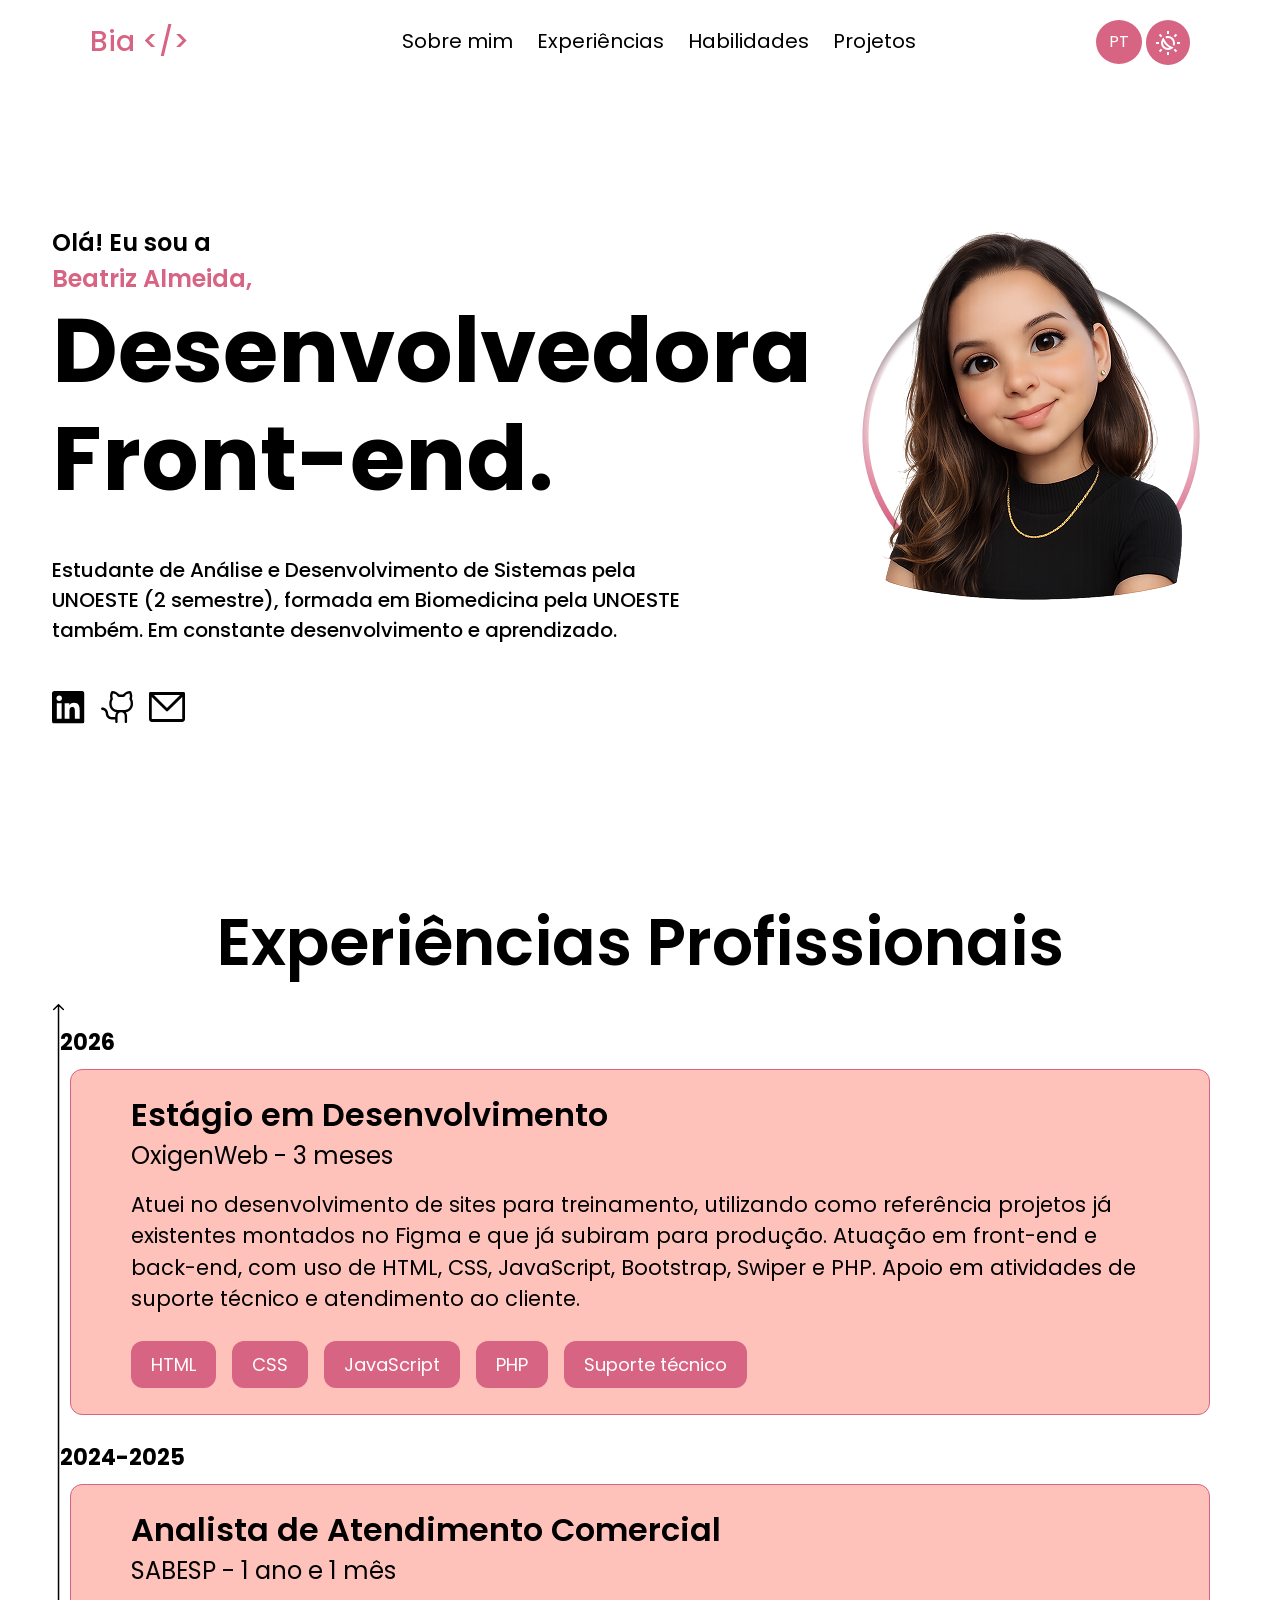
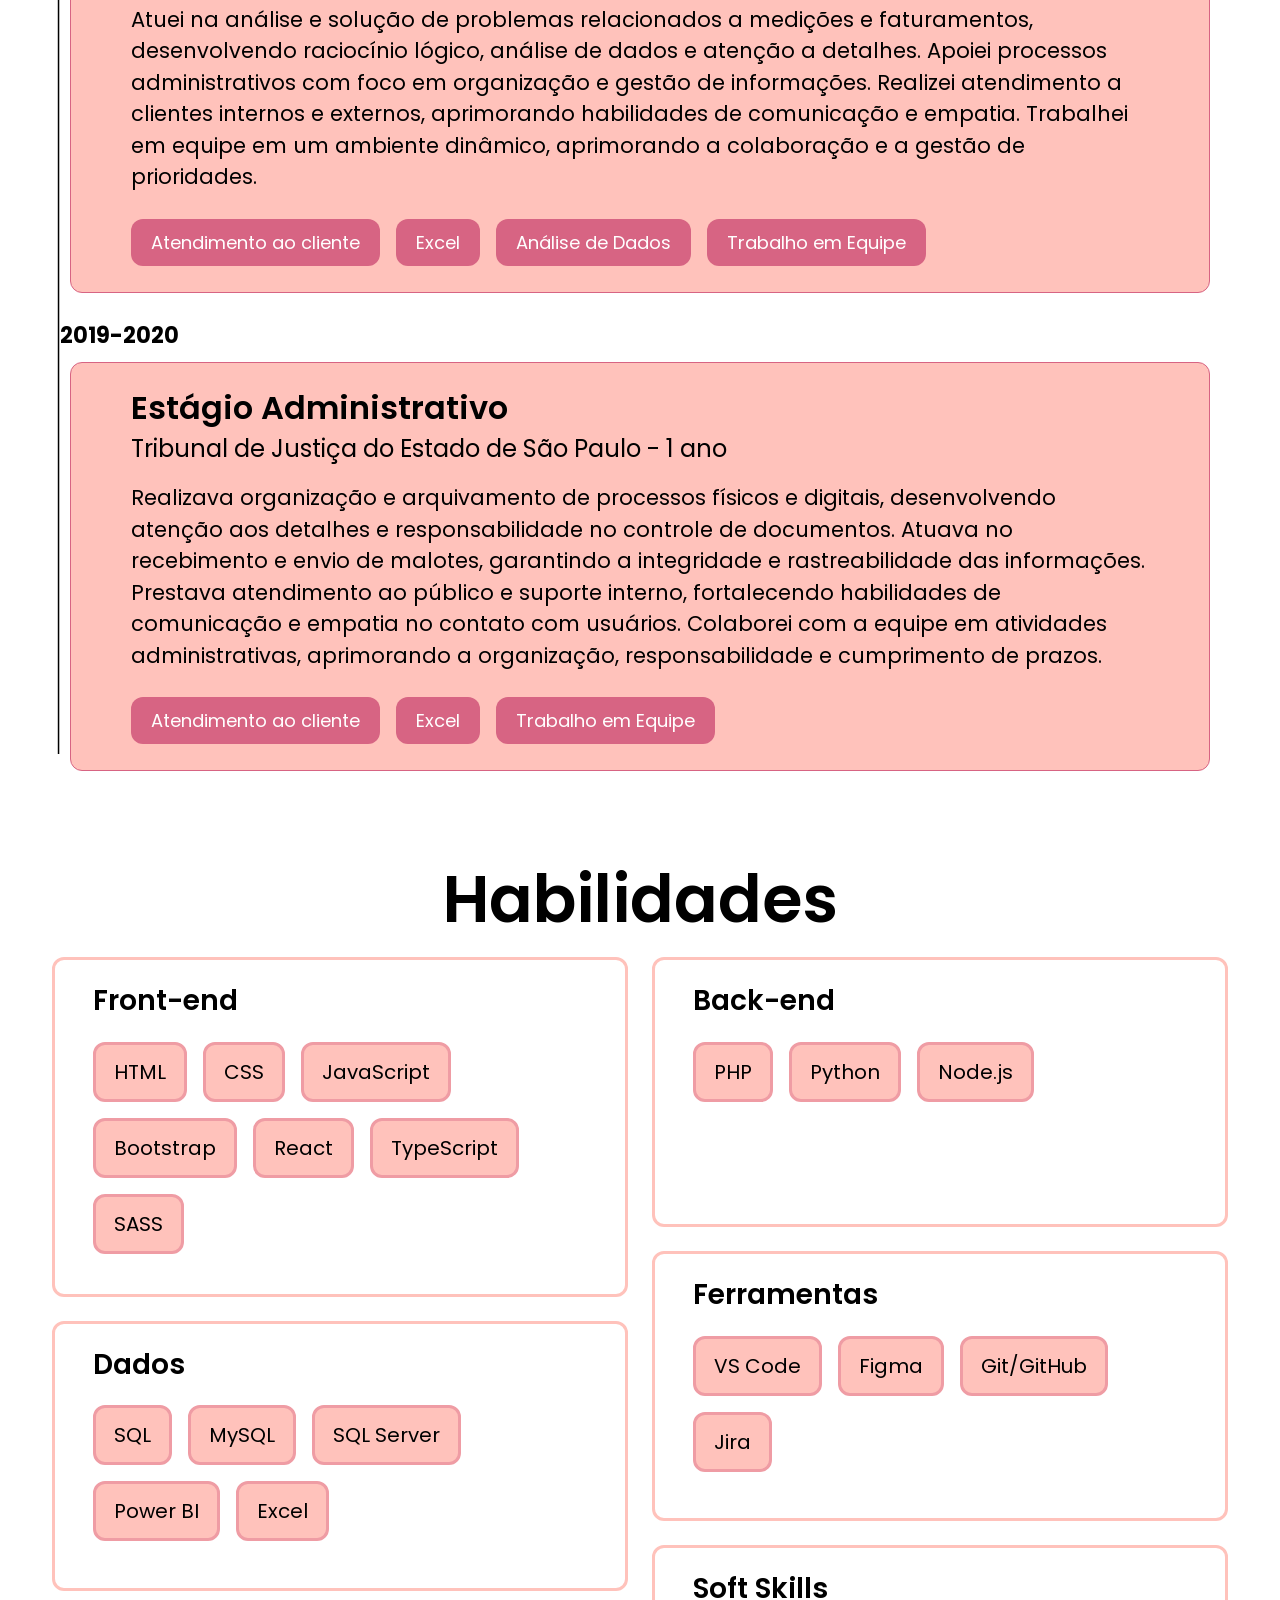
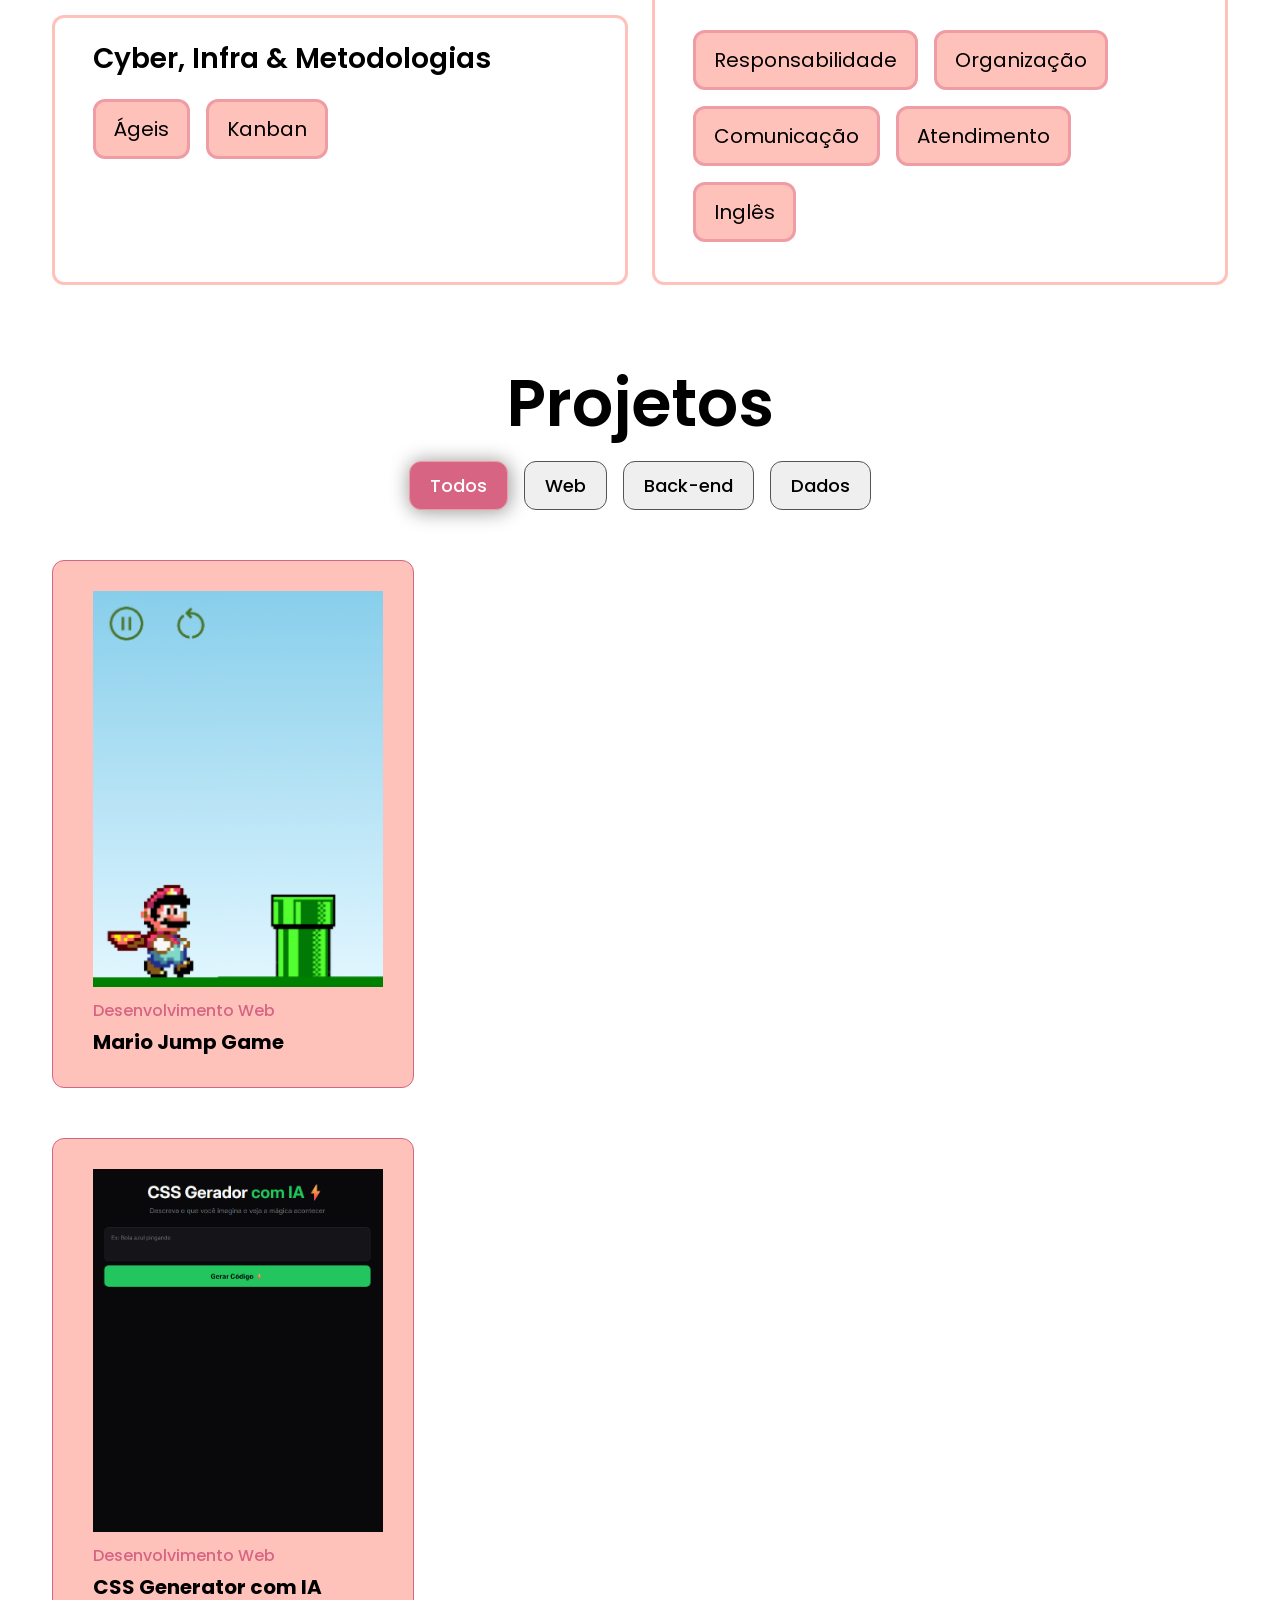
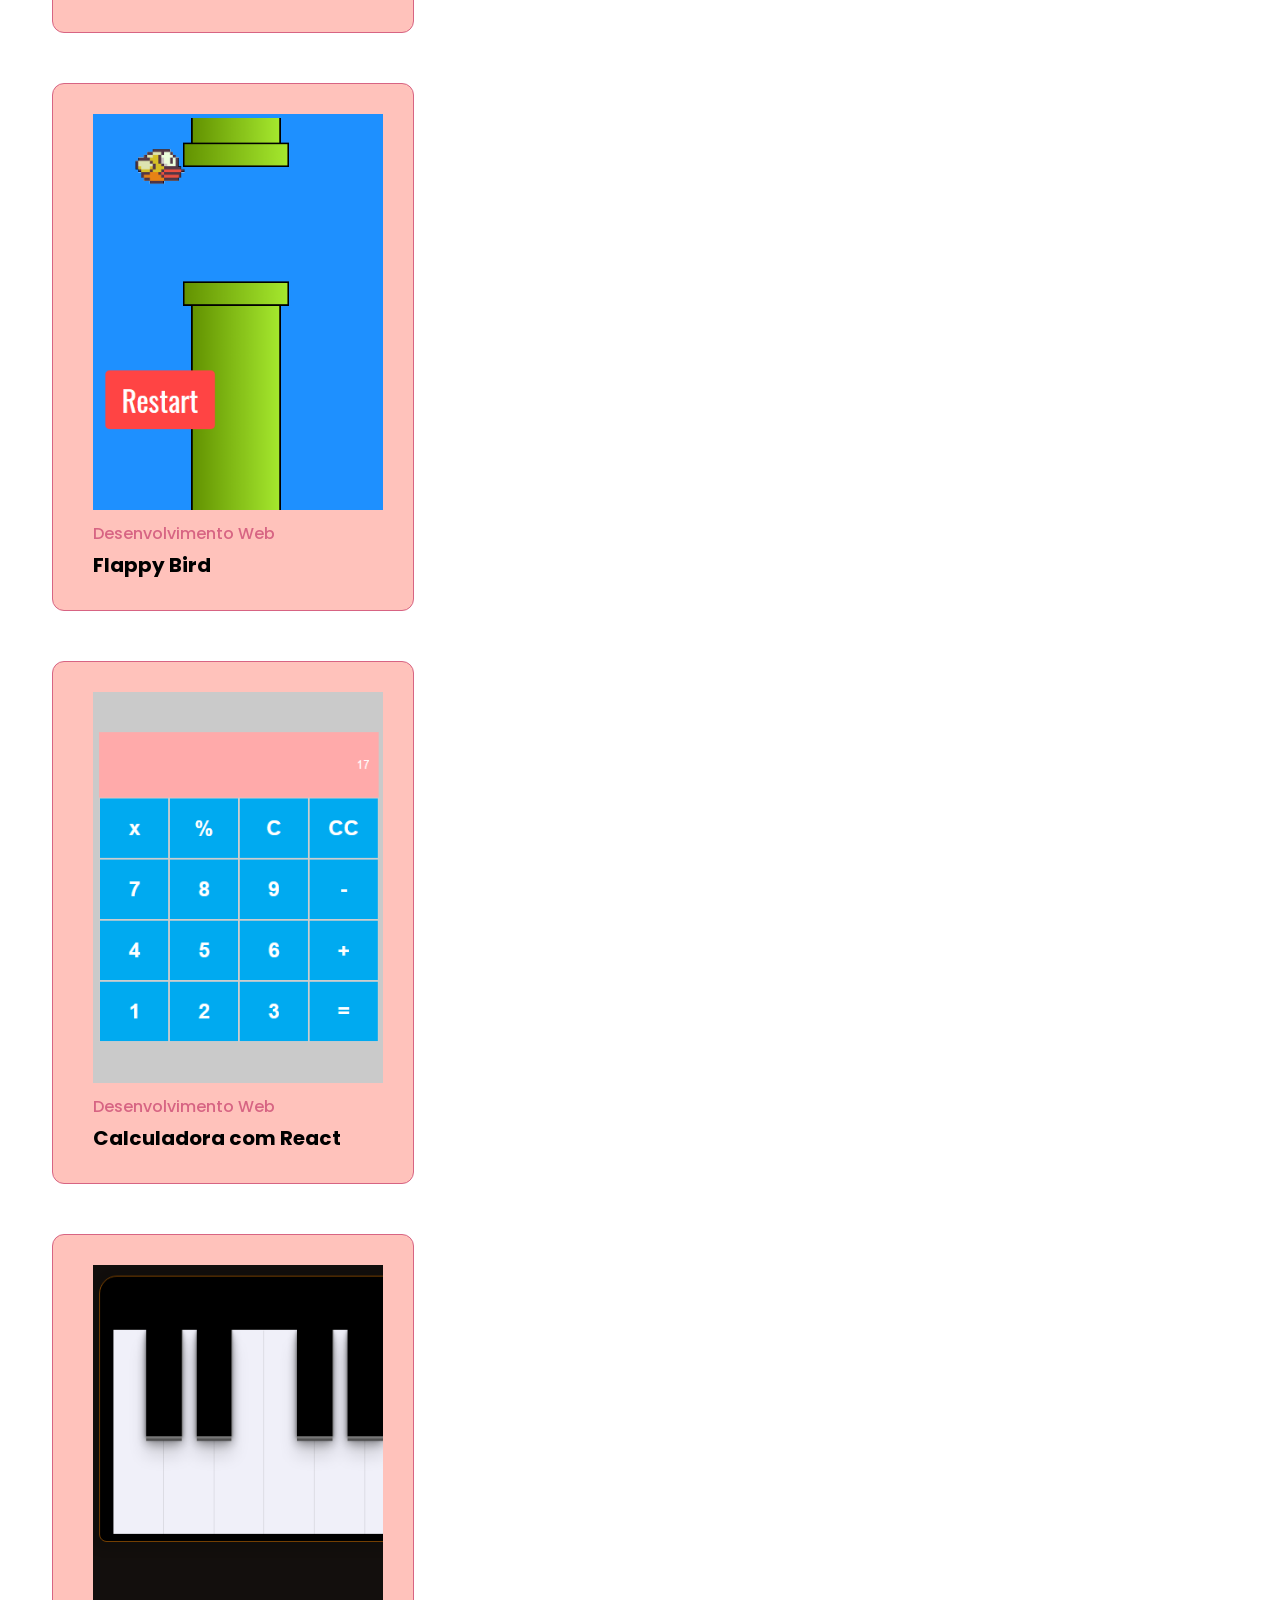
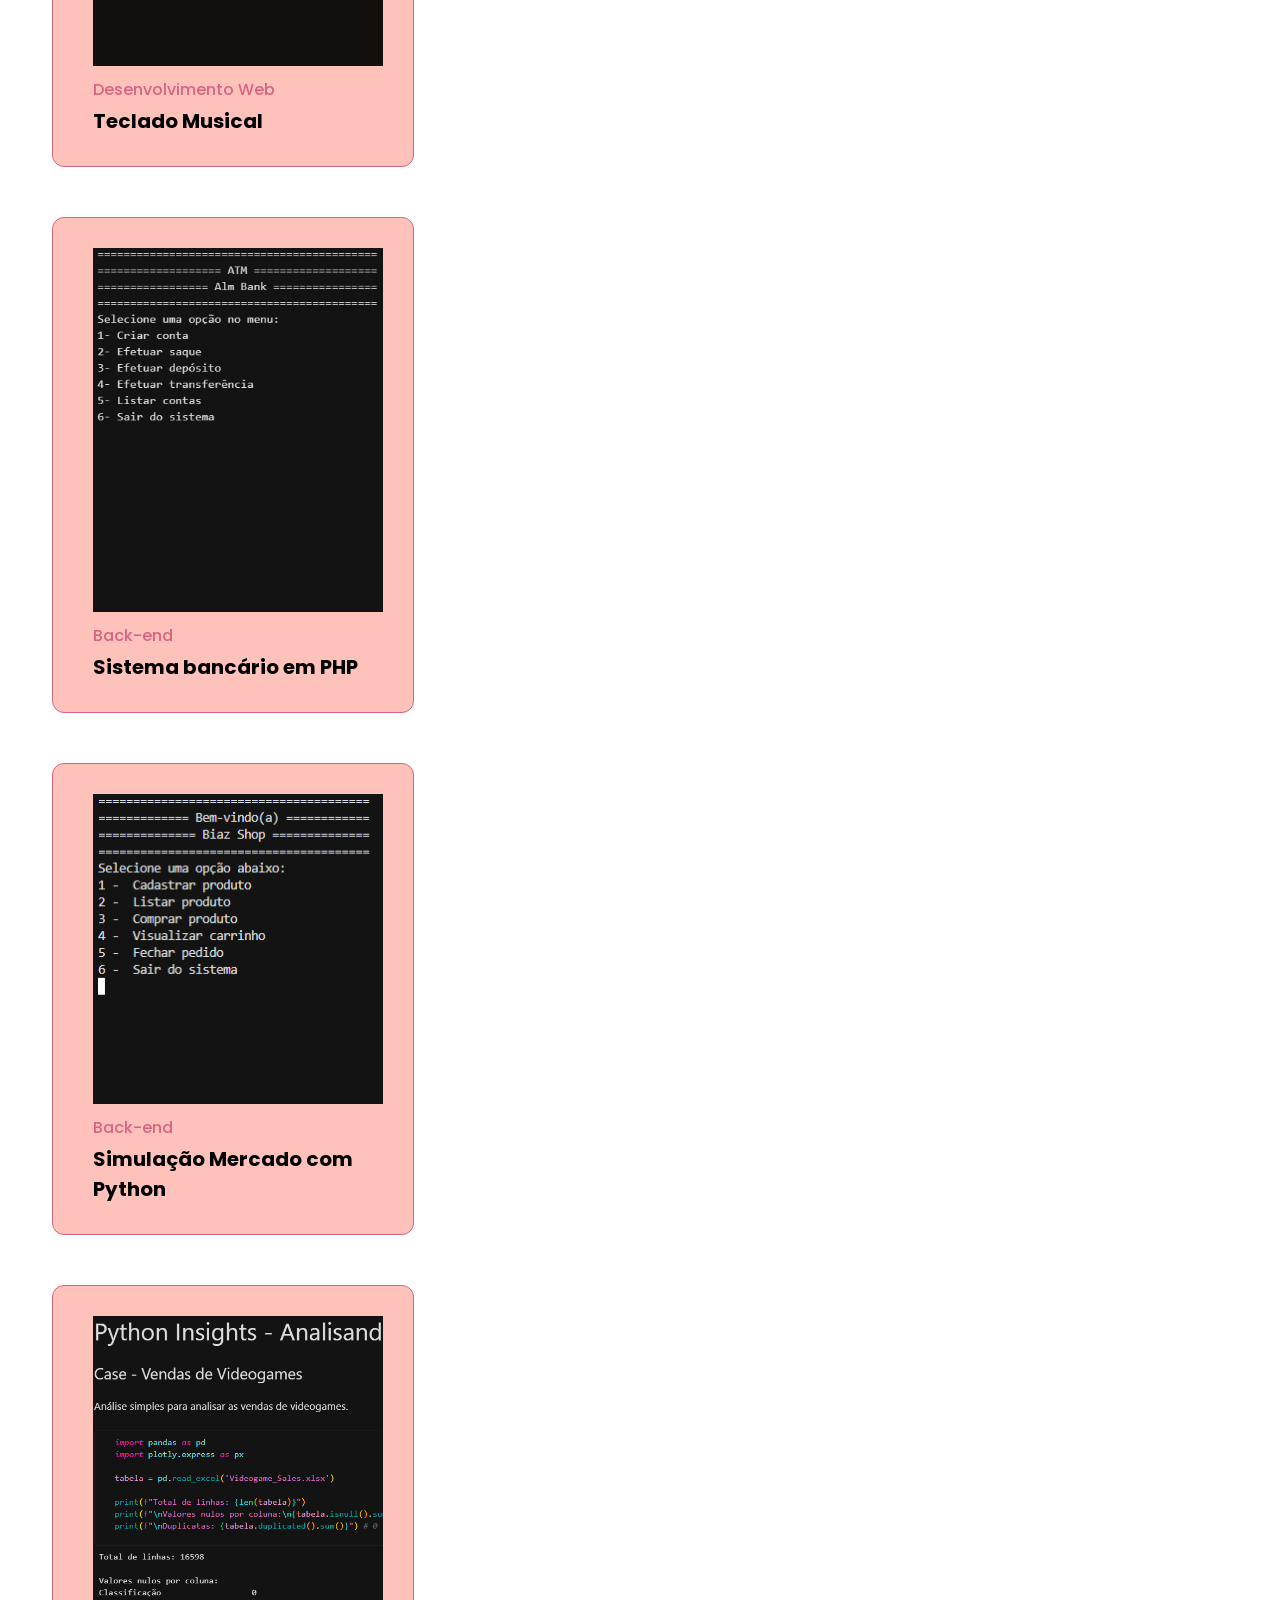
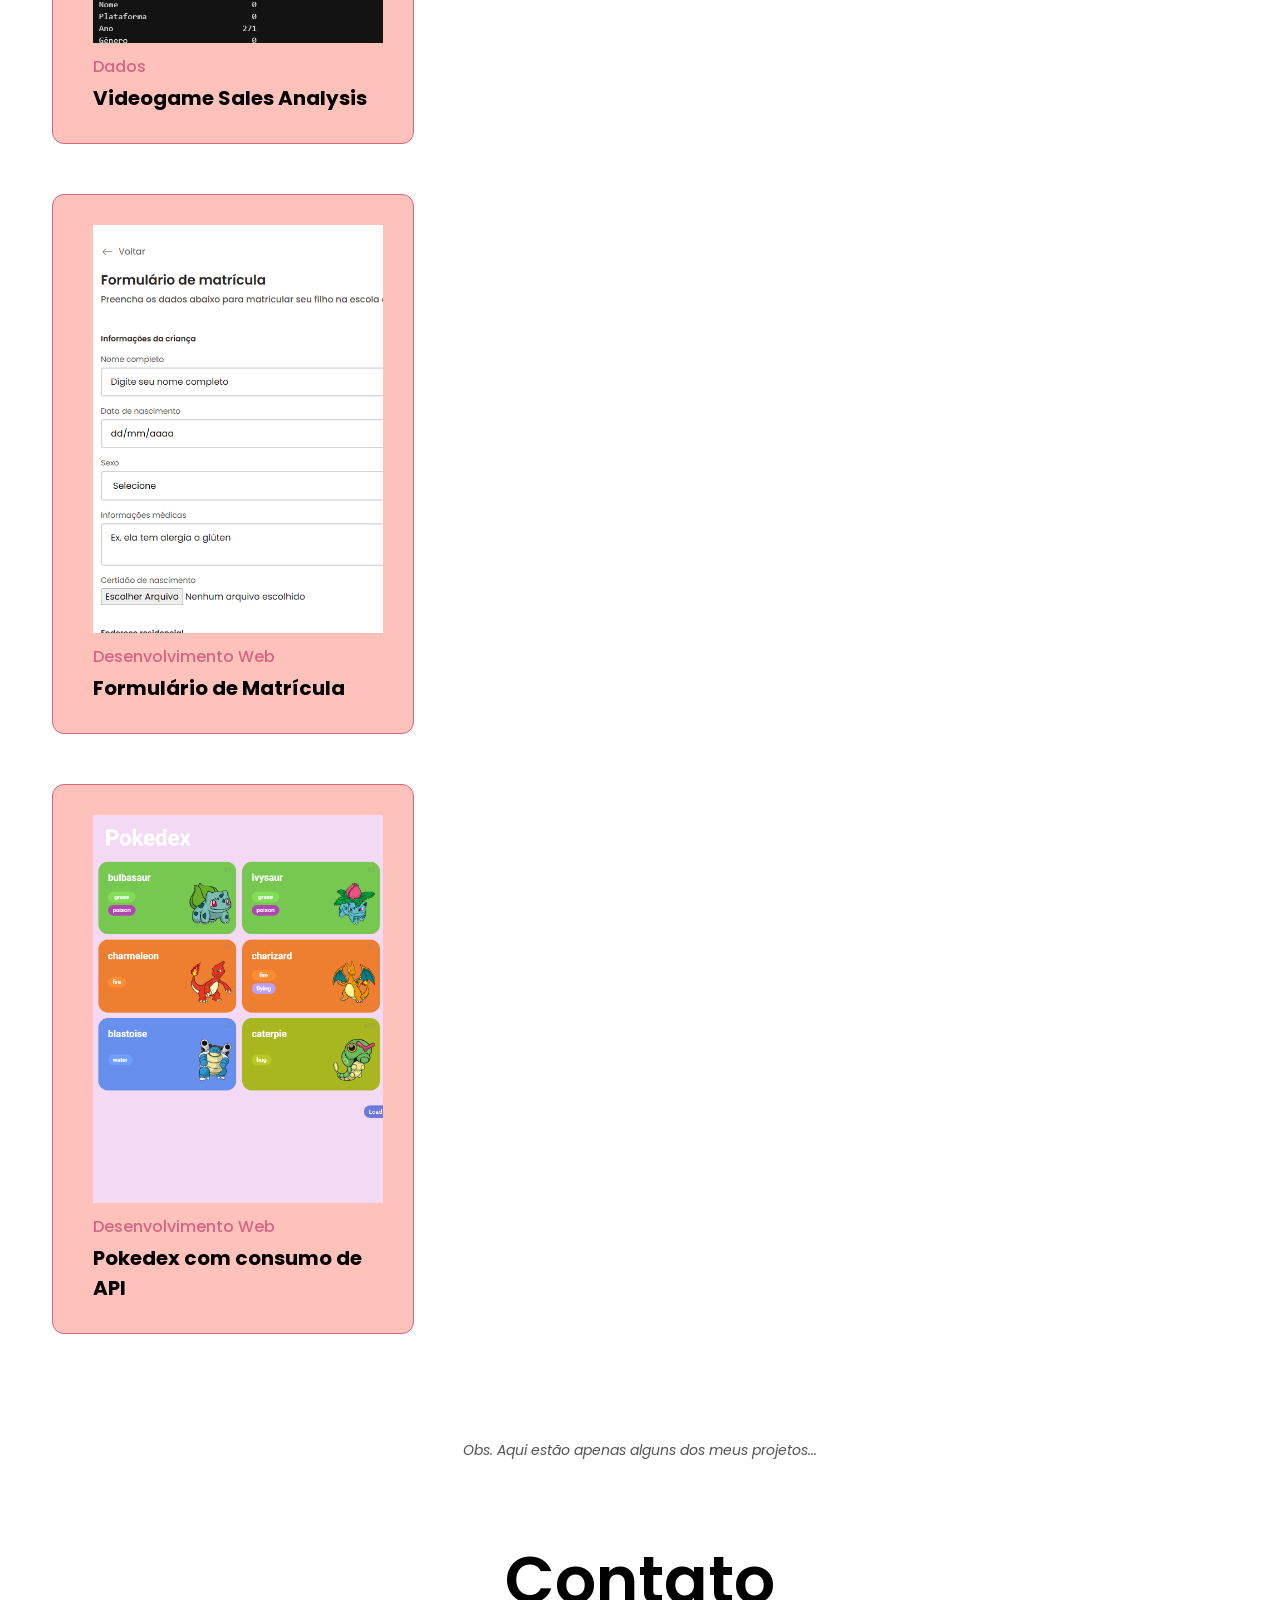
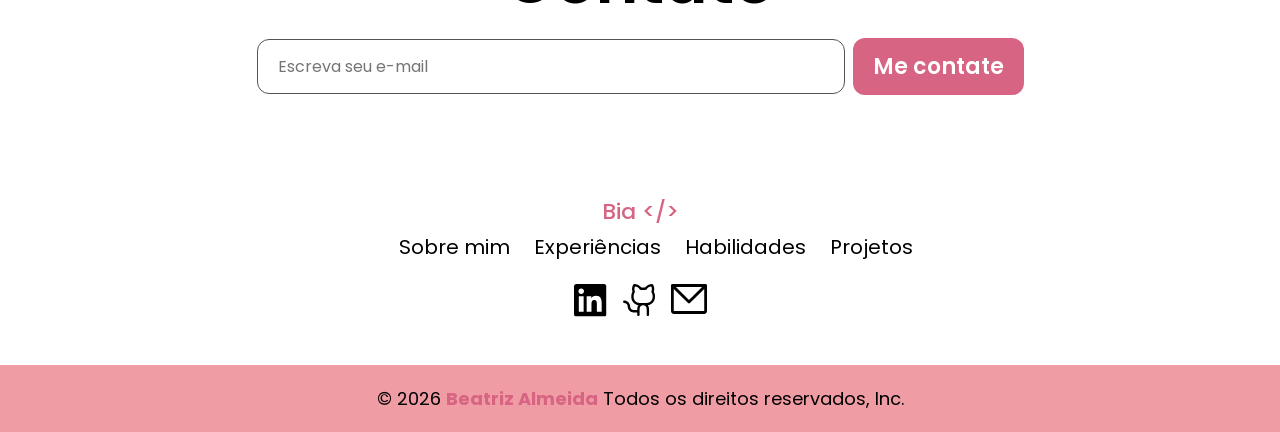
==== commit 6d0b8bea: "alterações na seção projetos" ====
--- a/index.html
+++ b/index.html
@@ -3,6 +3,9 @@
 <head>
     <meta charset="UTF-8">
     <meta name="viewport" content="width=device-width, initial-scale=1.0">
+    <meta http-equiv="X-UA-Compatible" content="ie=edge">
+    <meta name="color-scheme" content="only light">
+
     <title>Portfólio - Beatriz Almeida</title>
 
     <link rel="icon" type="image/png" href="images/icons/favicon.png">
--- a/css/style.css
+++ b/css/style.css
@@ -3,6 +3,15 @@
     padding: 0;
     box-sizing: border-box;
     font-family: 'Poppins', sans-serif;
+}
+
+html {
+    color-scheme: only light;
+}
+
+body {
+    color: #000000;
+    background-color: #ffffff;
 }
 
 body {
@@ -257,7 +266,7 @@
 
 .projetos .swiper .swiper-slide {
     width: calc(33.33% - 30px);
-    height: 512px;
+    height: auto;
     margin-top: 50px;
     background-color: #FFC2BB;
     border: 1px solid #D76483;
@@ -266,8 +275,8 @@
 }
 
 .projetos .swiper .swiper-slide img {
-    width: 320px;
-    height: 380px;
+    width: 100%;
+    height: auto;
 }
 
 .projetos .swiper .swiper-slide a {
@@ -715,9 +724,9 @@
 
     .projetos .swiper .swiper-slide {
         width: calc(100% - 30px);
-        height: 412px;
+        height: auto;
         margin-top: 30px;
-        padding: 30px 20px 30px 20px;
+        padding: 30px 20px 0 20px;
     }
 
     .projetos .filtros button {
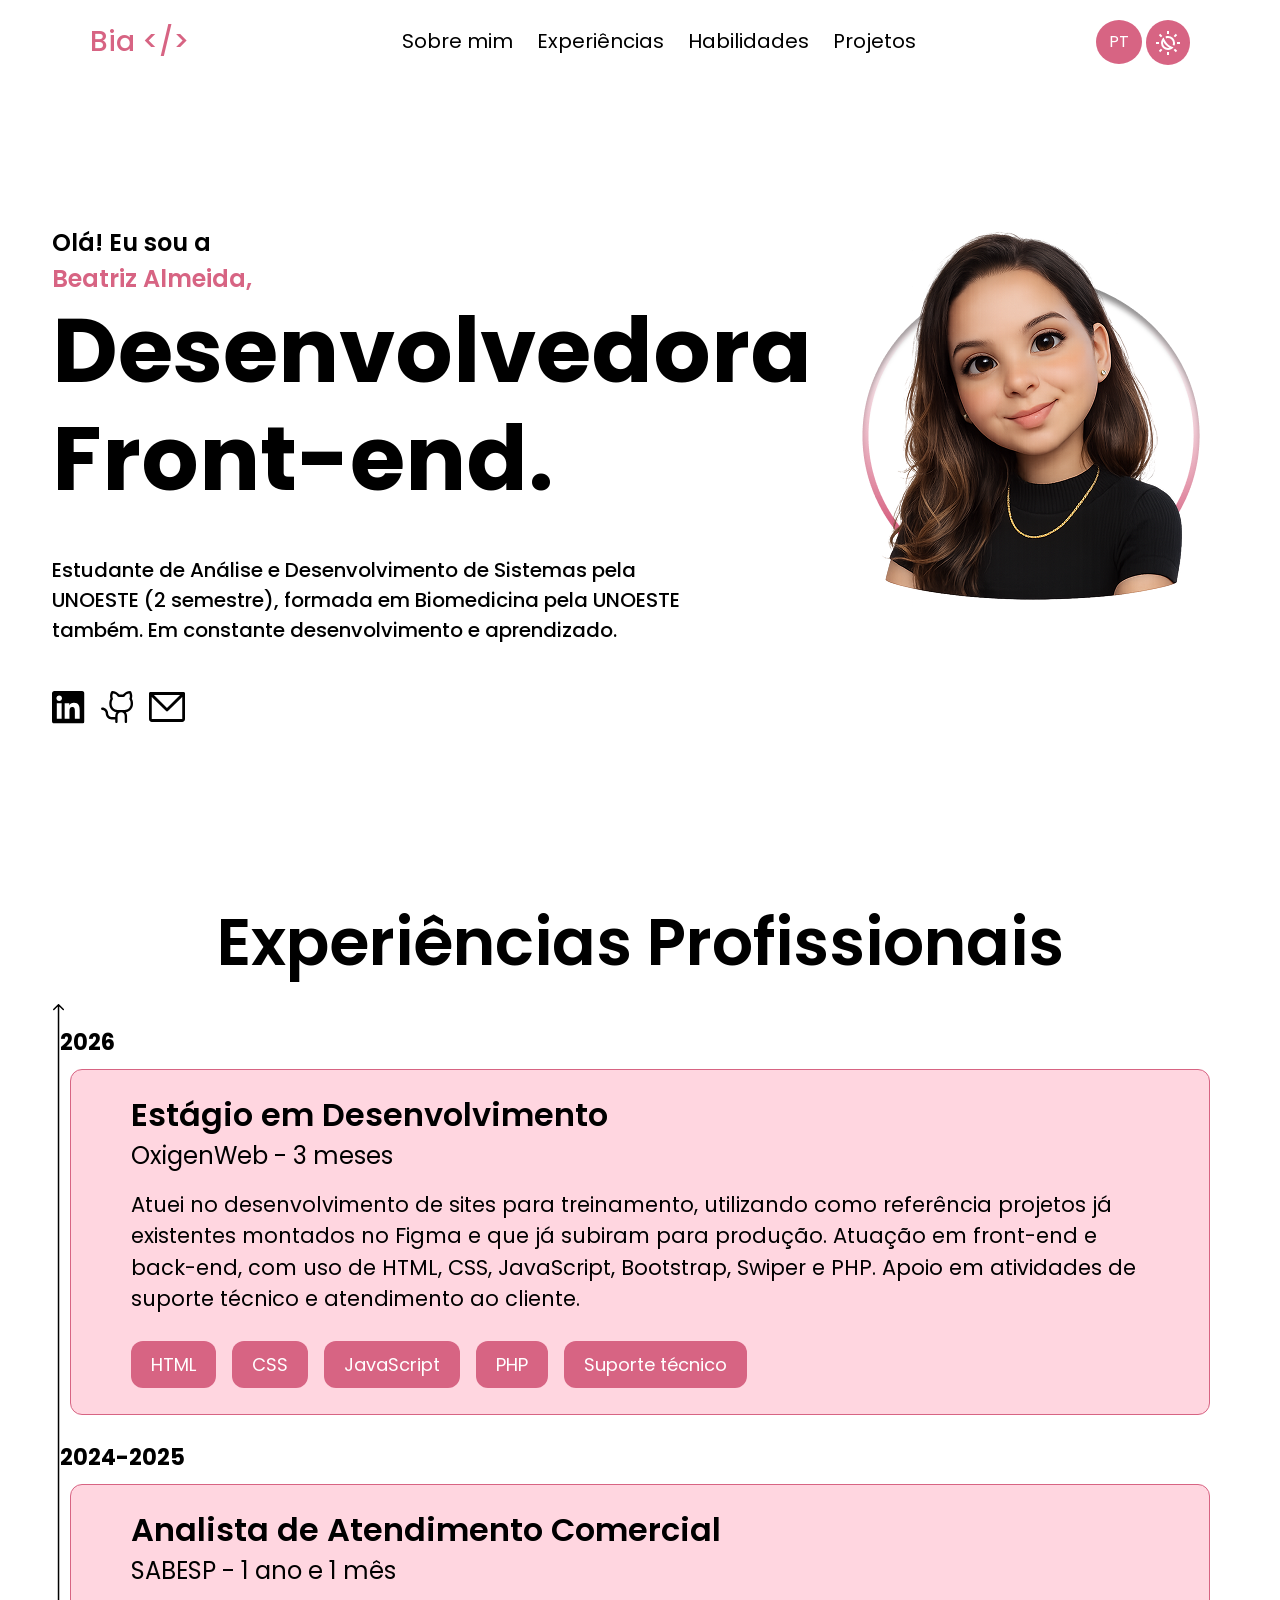
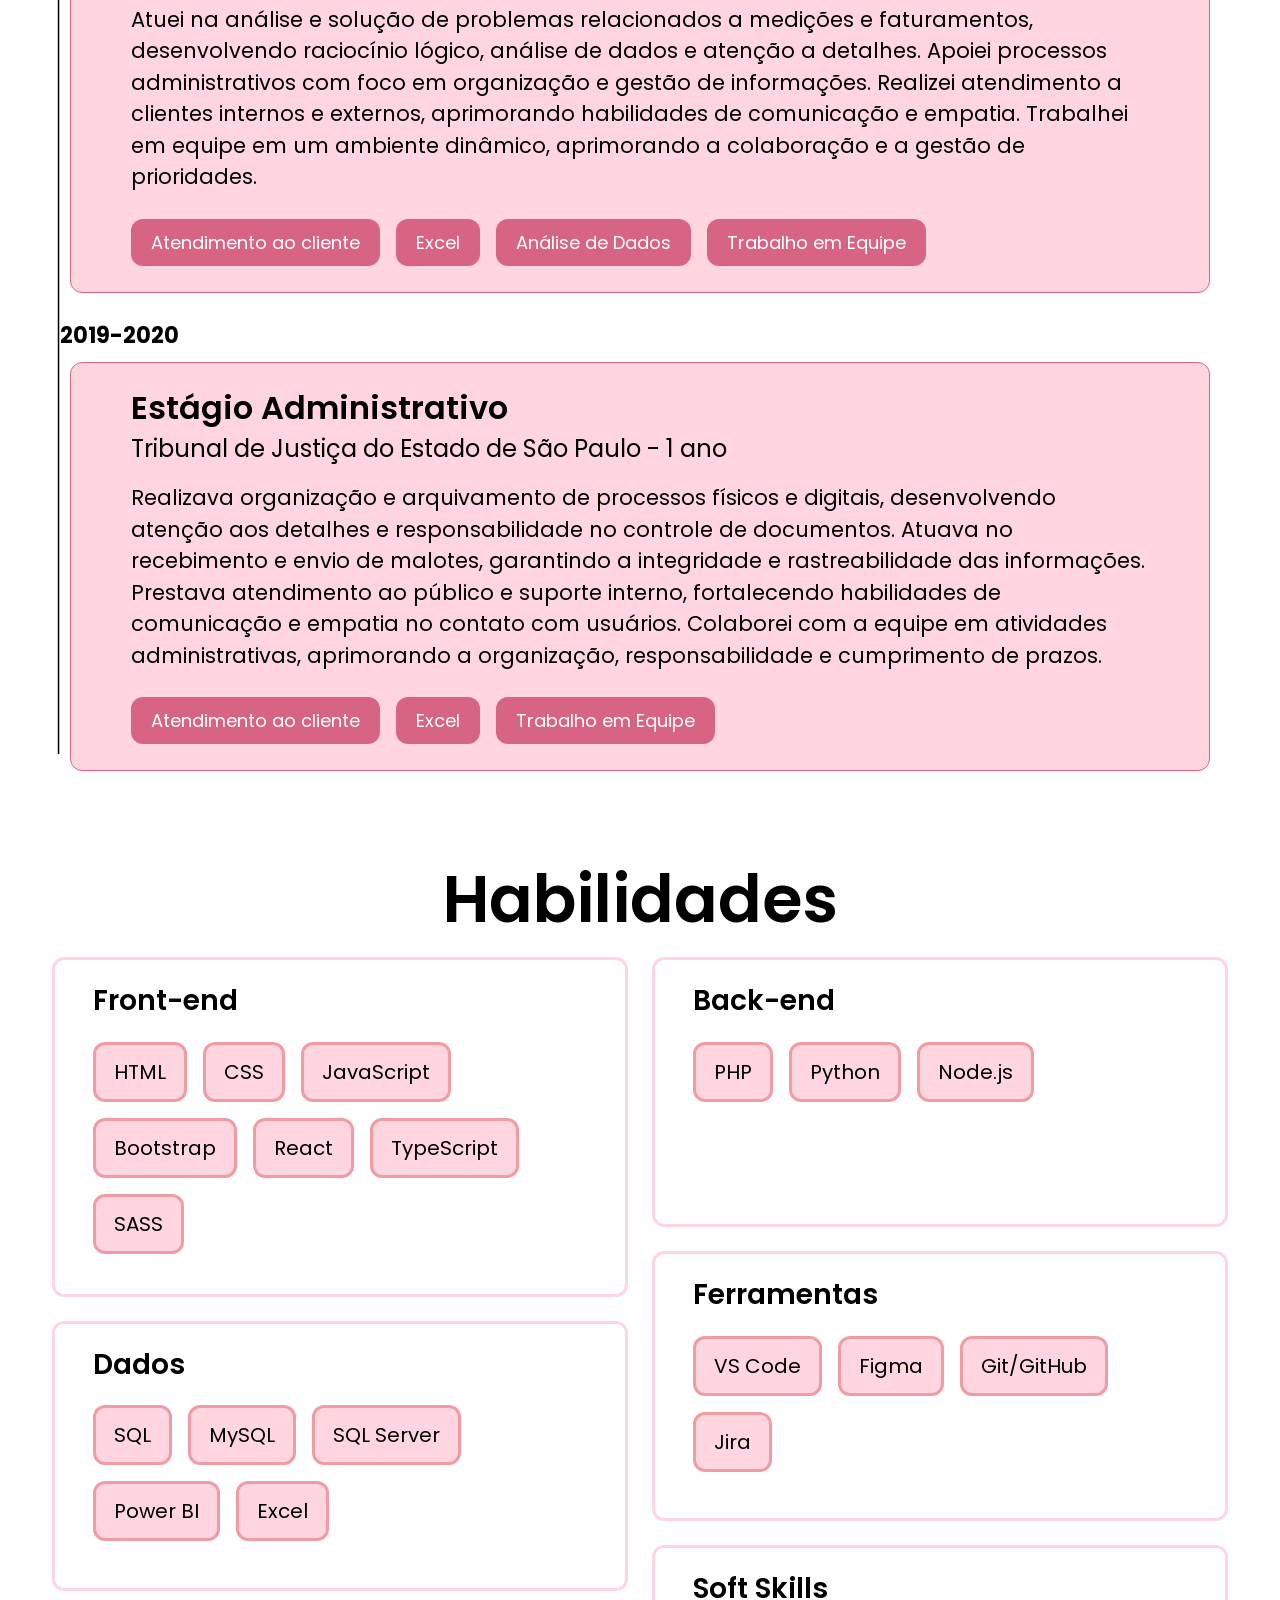
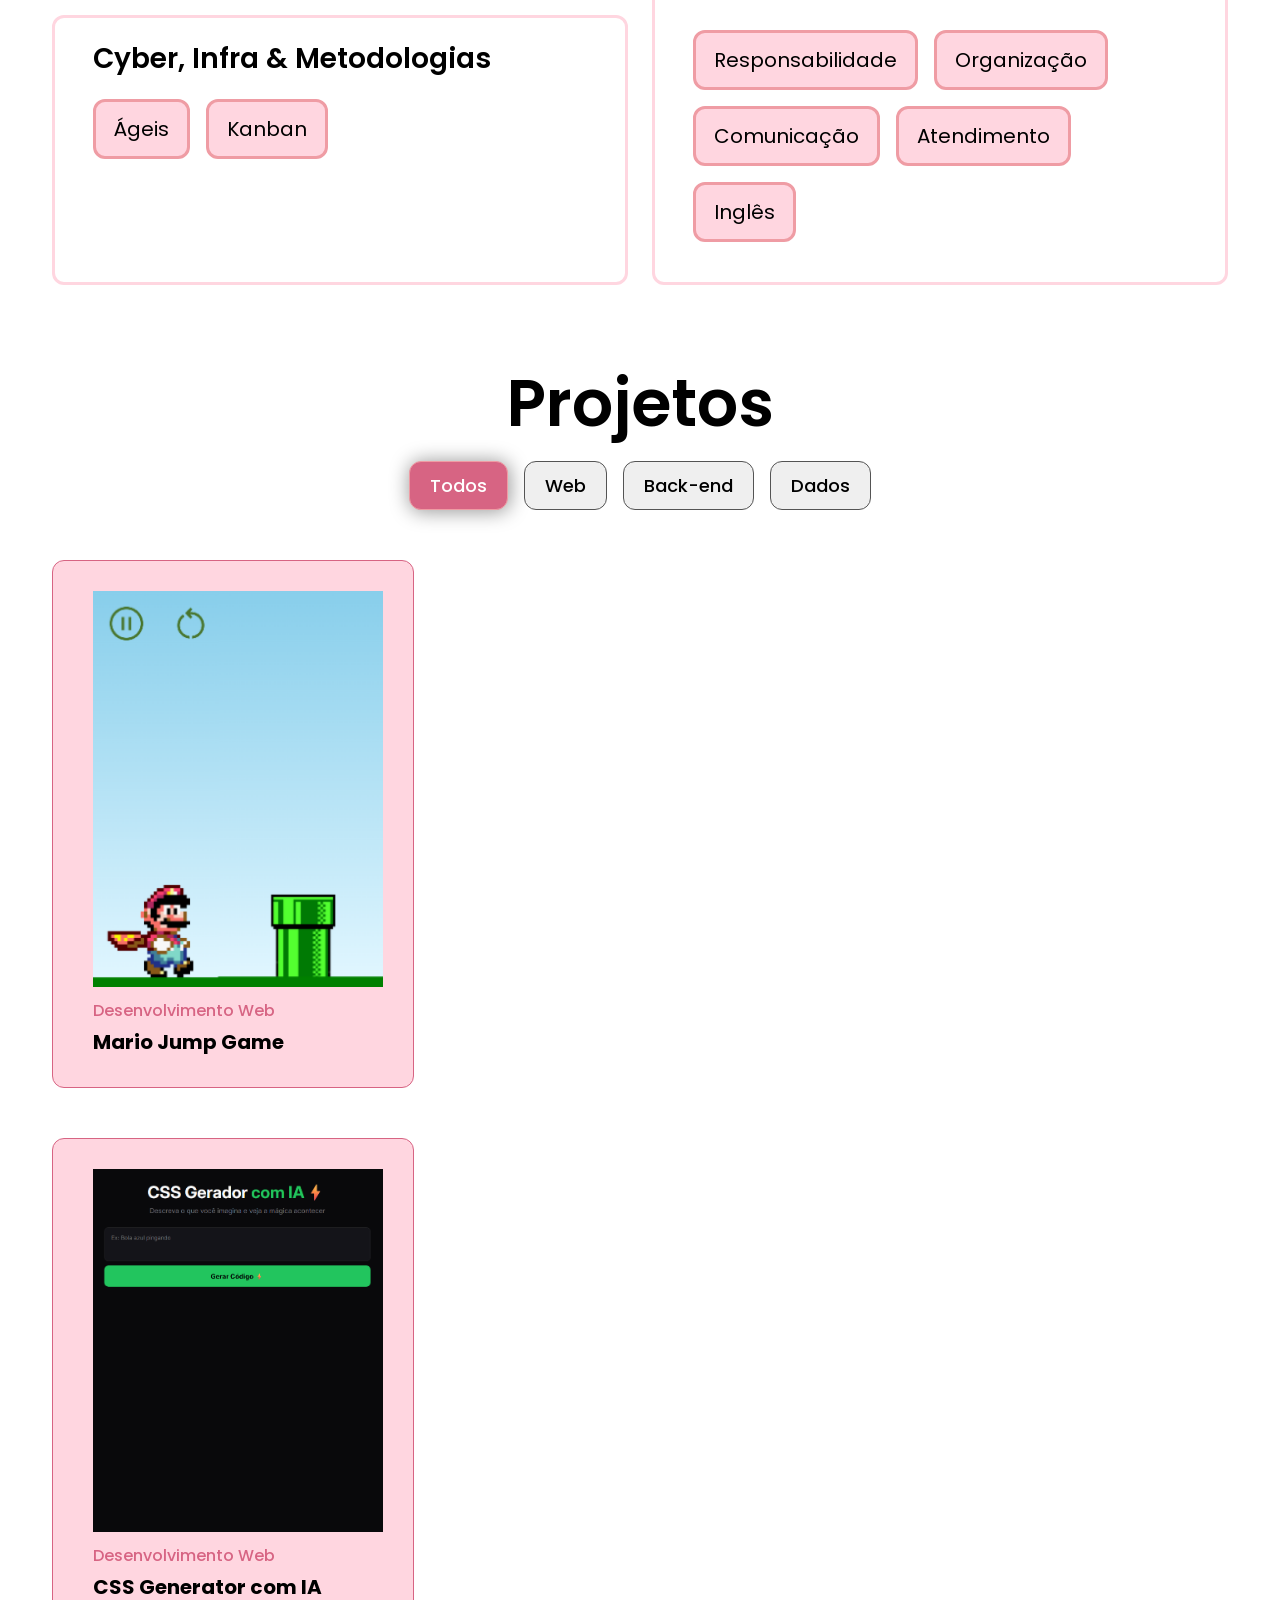
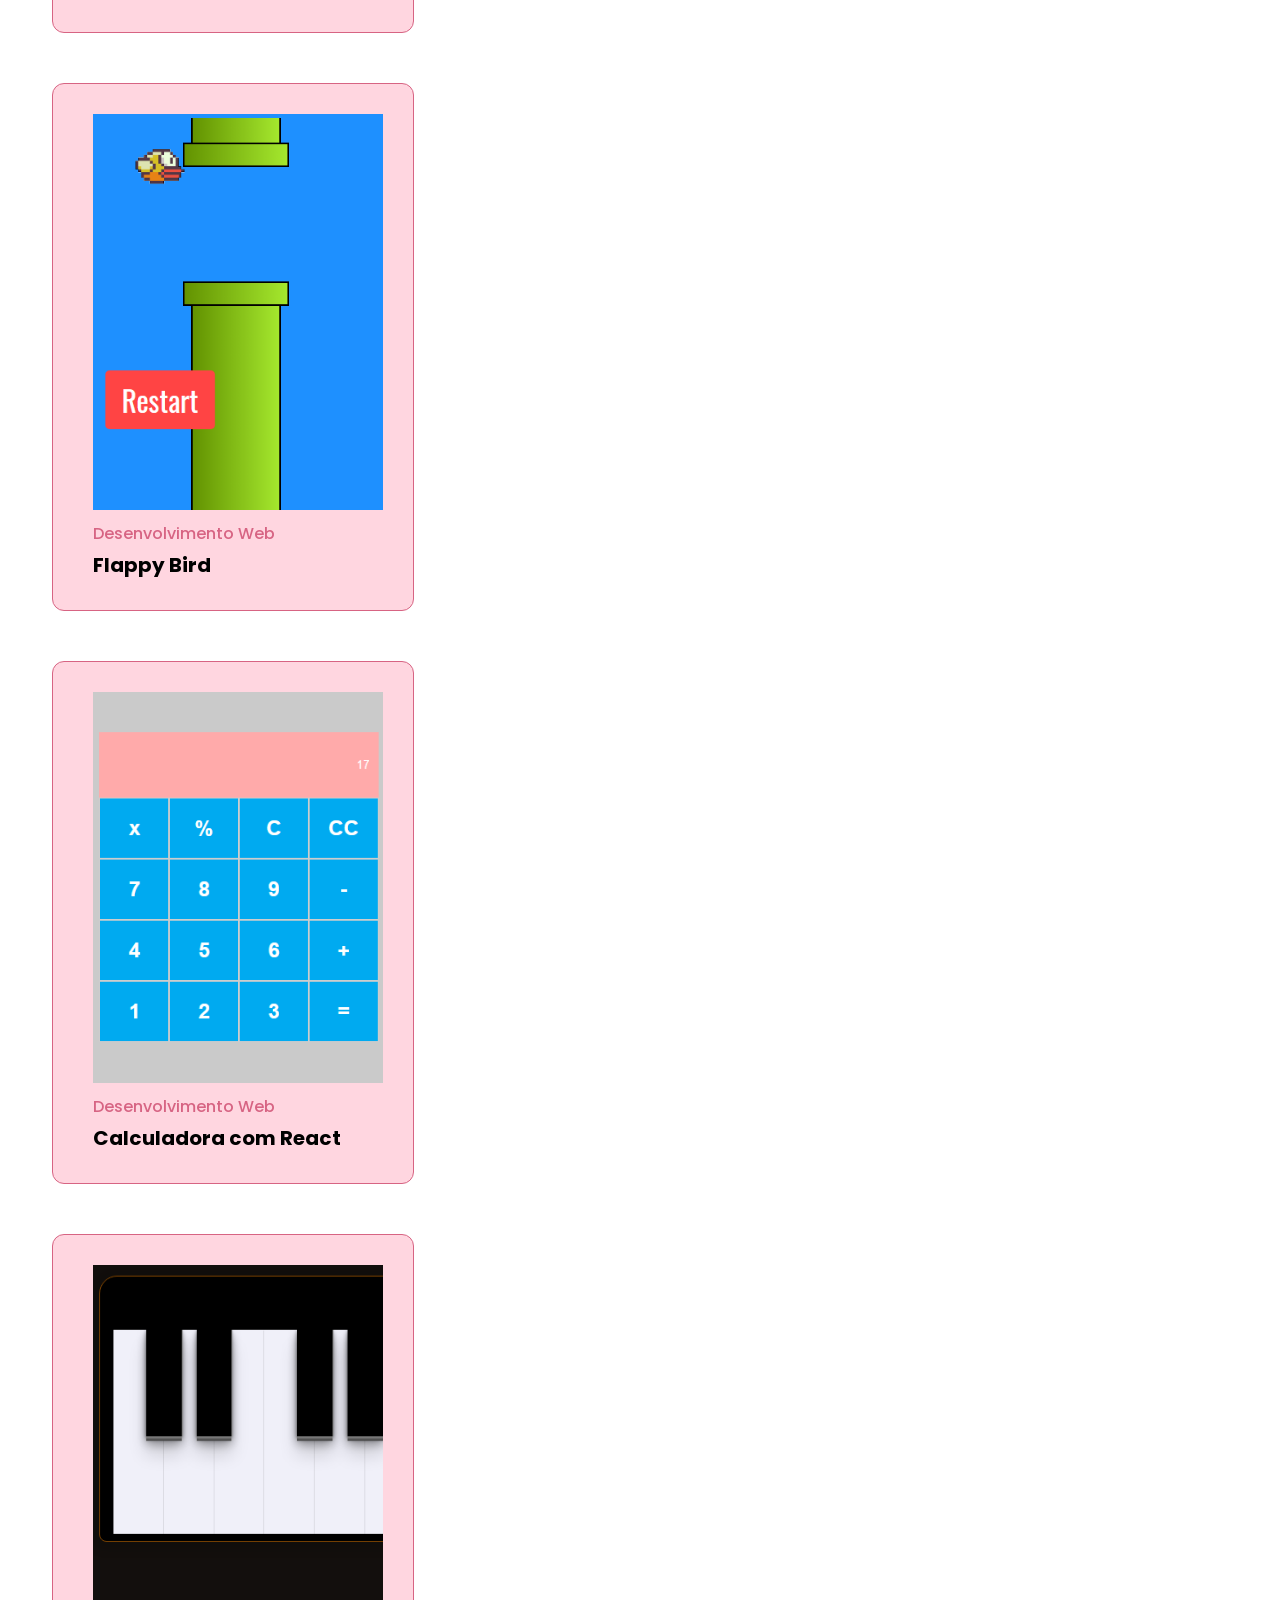
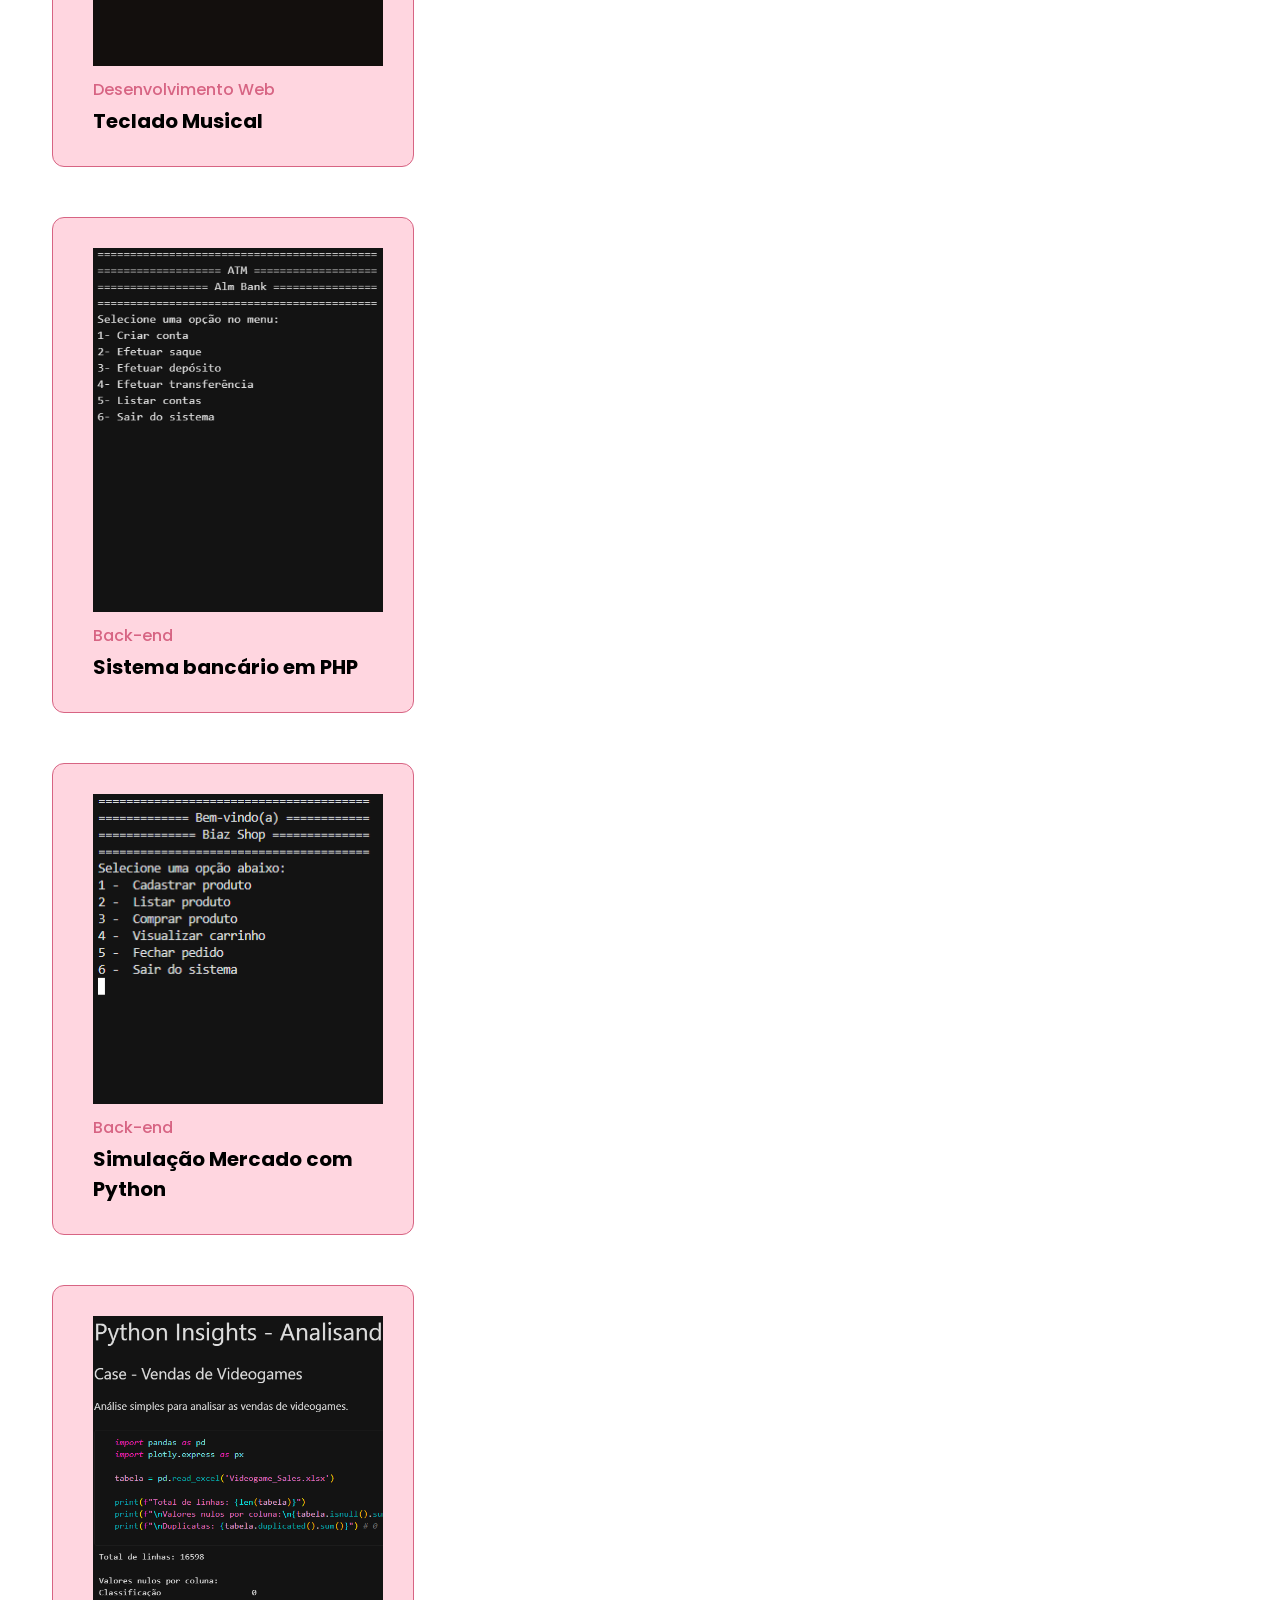
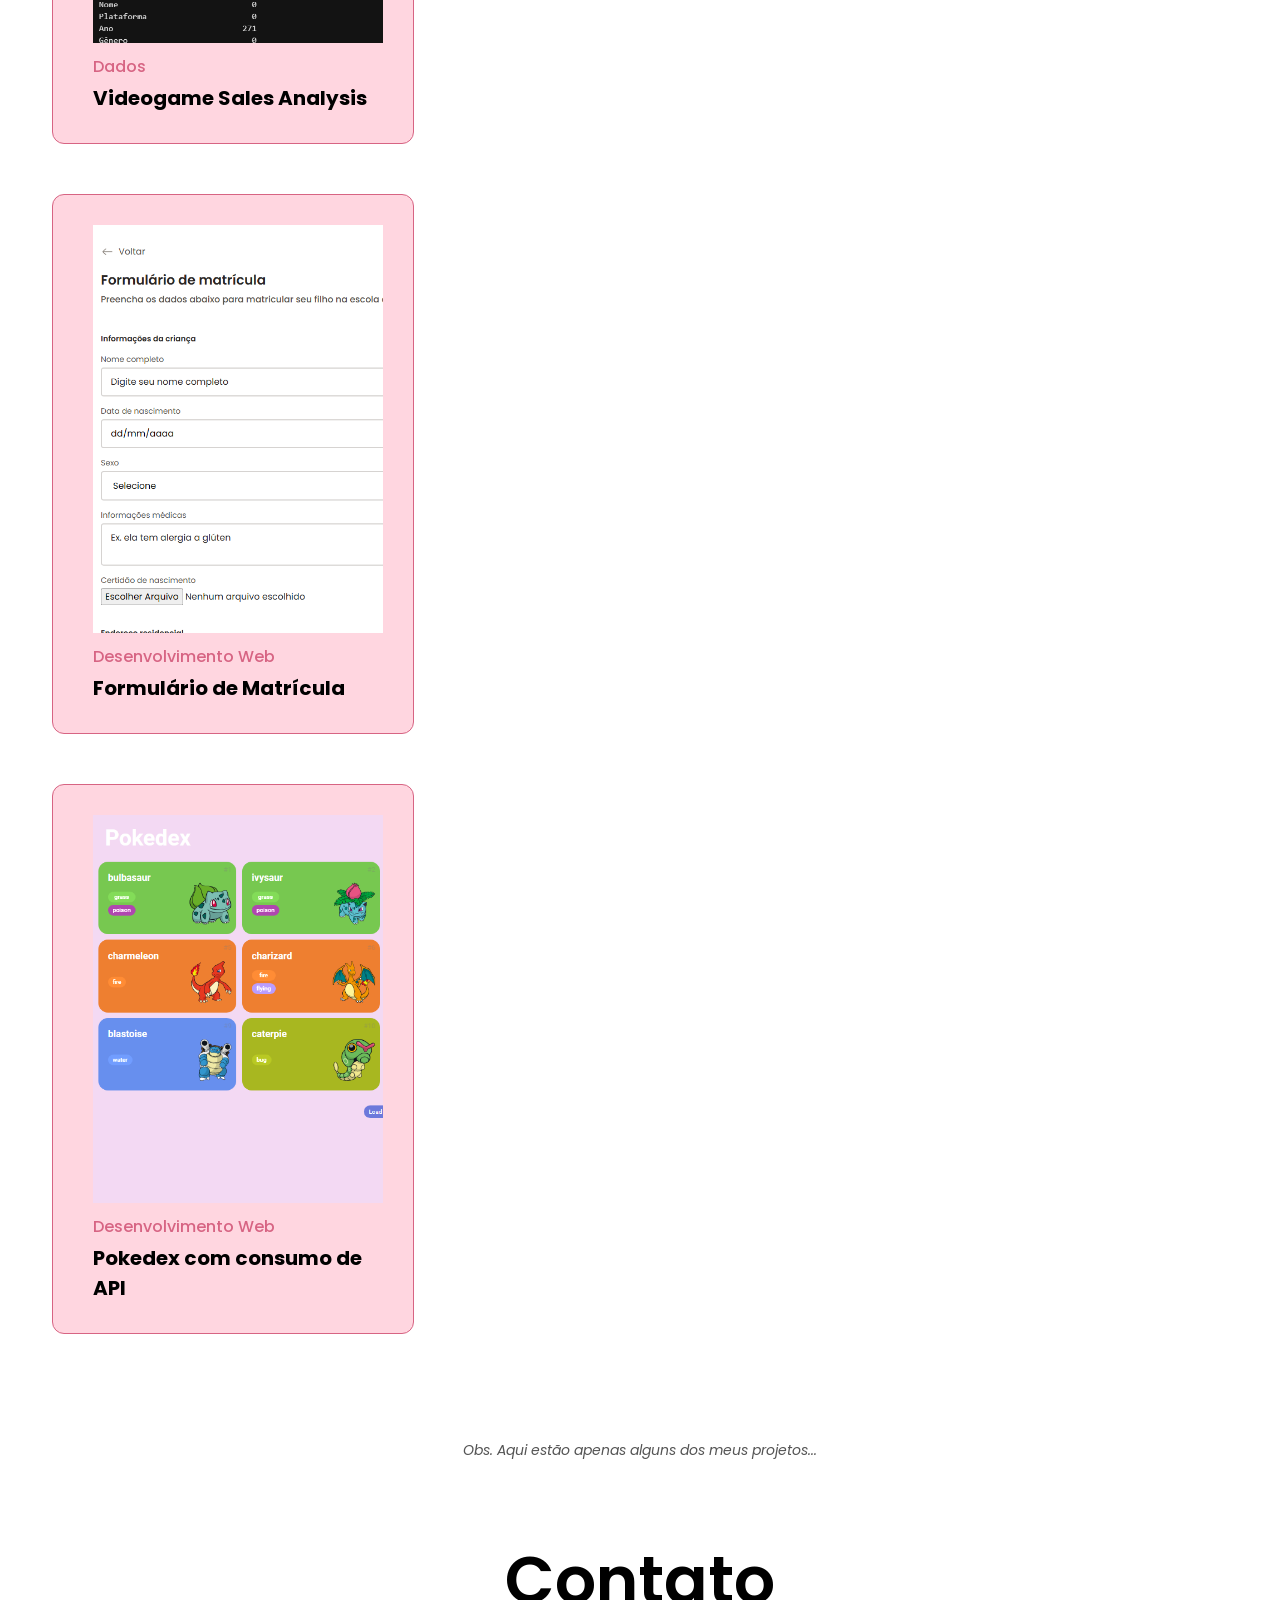
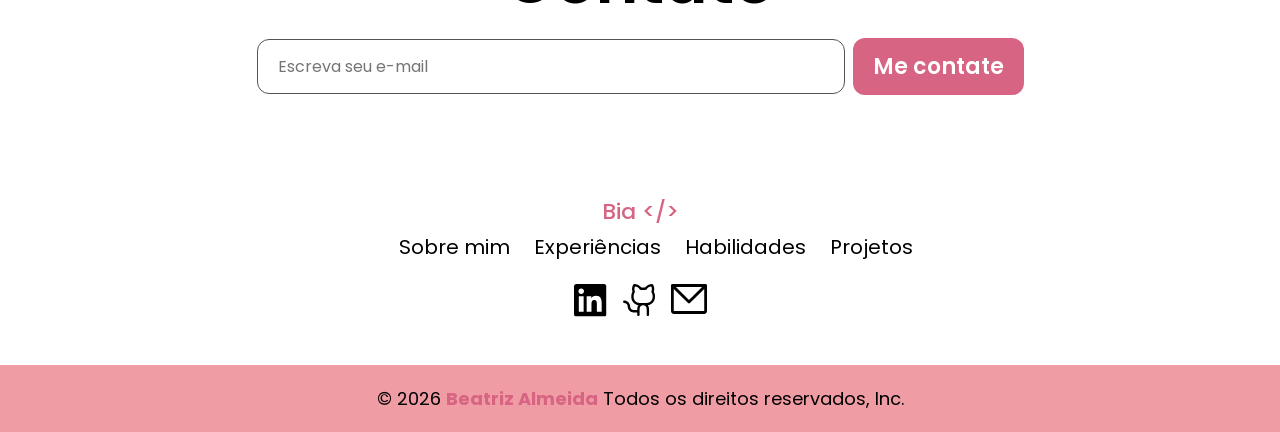
==== commit eba8a599: "add função de trocar idioma" ====
--- a/index.html
+++ b/index.html
@@ -46,9 +46,9 @@
                     <button class="dropdown-languages-btn btn-pt">
                         PT
                     </button>
-                    <!-- <div class="dropdown-menu-languages">
+                    <div class="dropdown-menu-languages">
                         <button class="btn-en">EN</button>
-                    </div> -->
+                    </div>
                 </div>
                 <div class="btn-temas dropdown-temas">
                     <button class="dropdown-temas-btn">
@@ -85,9 +85,9 @@
                                 <button class="dropdown-languages-btn btn-pt">
                                     PT
                                 </button>
-                                <!-- <div class="dropdown-menu-languages">
+                                <div class="dropdown-menu-languages">
                                     <button class="btn-en">EN</button>
-                                </div> -->
+                                </div>
                             </div>
                             <div class="btn-temas dropdown-temas">
                                 <button class="dropdown-temas-btn">
--- a/css/style.css
+++ b/css/style.css
@@ -6,16 +6,14 @@
 }
 
 html {
-    color-scheme: only light;
+    -webkit-text-size-adjust: 100%;
+    -webkit-font-smoothing: antialiased;
+    -moz-osx-font-smoothing: grayscale;
 }
 
 body {
     color: #000000;
-    background-color: #ffffff;
-}
-
-body {
-    color: #000000;
+    background-color: #FFFFFF;
 }
 
 header {
@@ -163,7 +161,7 @@
 .experiencias .experiencia {
     border: 1px solid #D76483;
     border-radius: 12px;
-    background-color: #FFC2BB;
+    background-color: #FFD6E0;
     padding: 26px 60px;
     margin: 10px 18px;
 }
@@ -229,7 +227,7 @@
 }
 
 .habilidades .area-habilidade {
-    border: 3px solid #FFC2BB;
+    border: 3px solid #FFD6E0;
     border-radius: 12px;
     padding: 24px 38px 40px 38px;
     min-height: 270px;
@@ -247,7 +245,7 @@
     font-size: 20px;
     font-weight: 400;
     letter-spacing: 3%;
-    background-color: #FFC2BB;
+    background-color: #FFD6E0;
     border: 3px solid #EF9CA4;
     border-radius: 12px;
     padding: 12px 18px;
@@ -268,7 +266,7 @@
     width: calc(33.33% - 30px);
     height: auto;
     margin-top: 50px;
-    background-color: #FFC2BB;
+    background-color: #FFD6E0;
     border: 1px solid #D76483;
     border-radius: 12px;
     padding: 30px 30px 30px 40px;
@@ -543,7 +541,7 @@
     .experiencias .accordion-experiencia {
         border: 1px solid #D76483;
         border-radius: 12px;
-        background-color: #FFC2BB;
+        background-color: #FFD6E0;
         margin: 10px 18px;
         overflow: hidden;
     }
@@ -668,6 +666,11 @@
 
     .sobre-mim .descricao {
         justify-content: center;
+    }
+
+    .sobre-mim .img-foto-principal img {
+        width: 230px;
+        height: auto;
     }
 
     .experiencias {
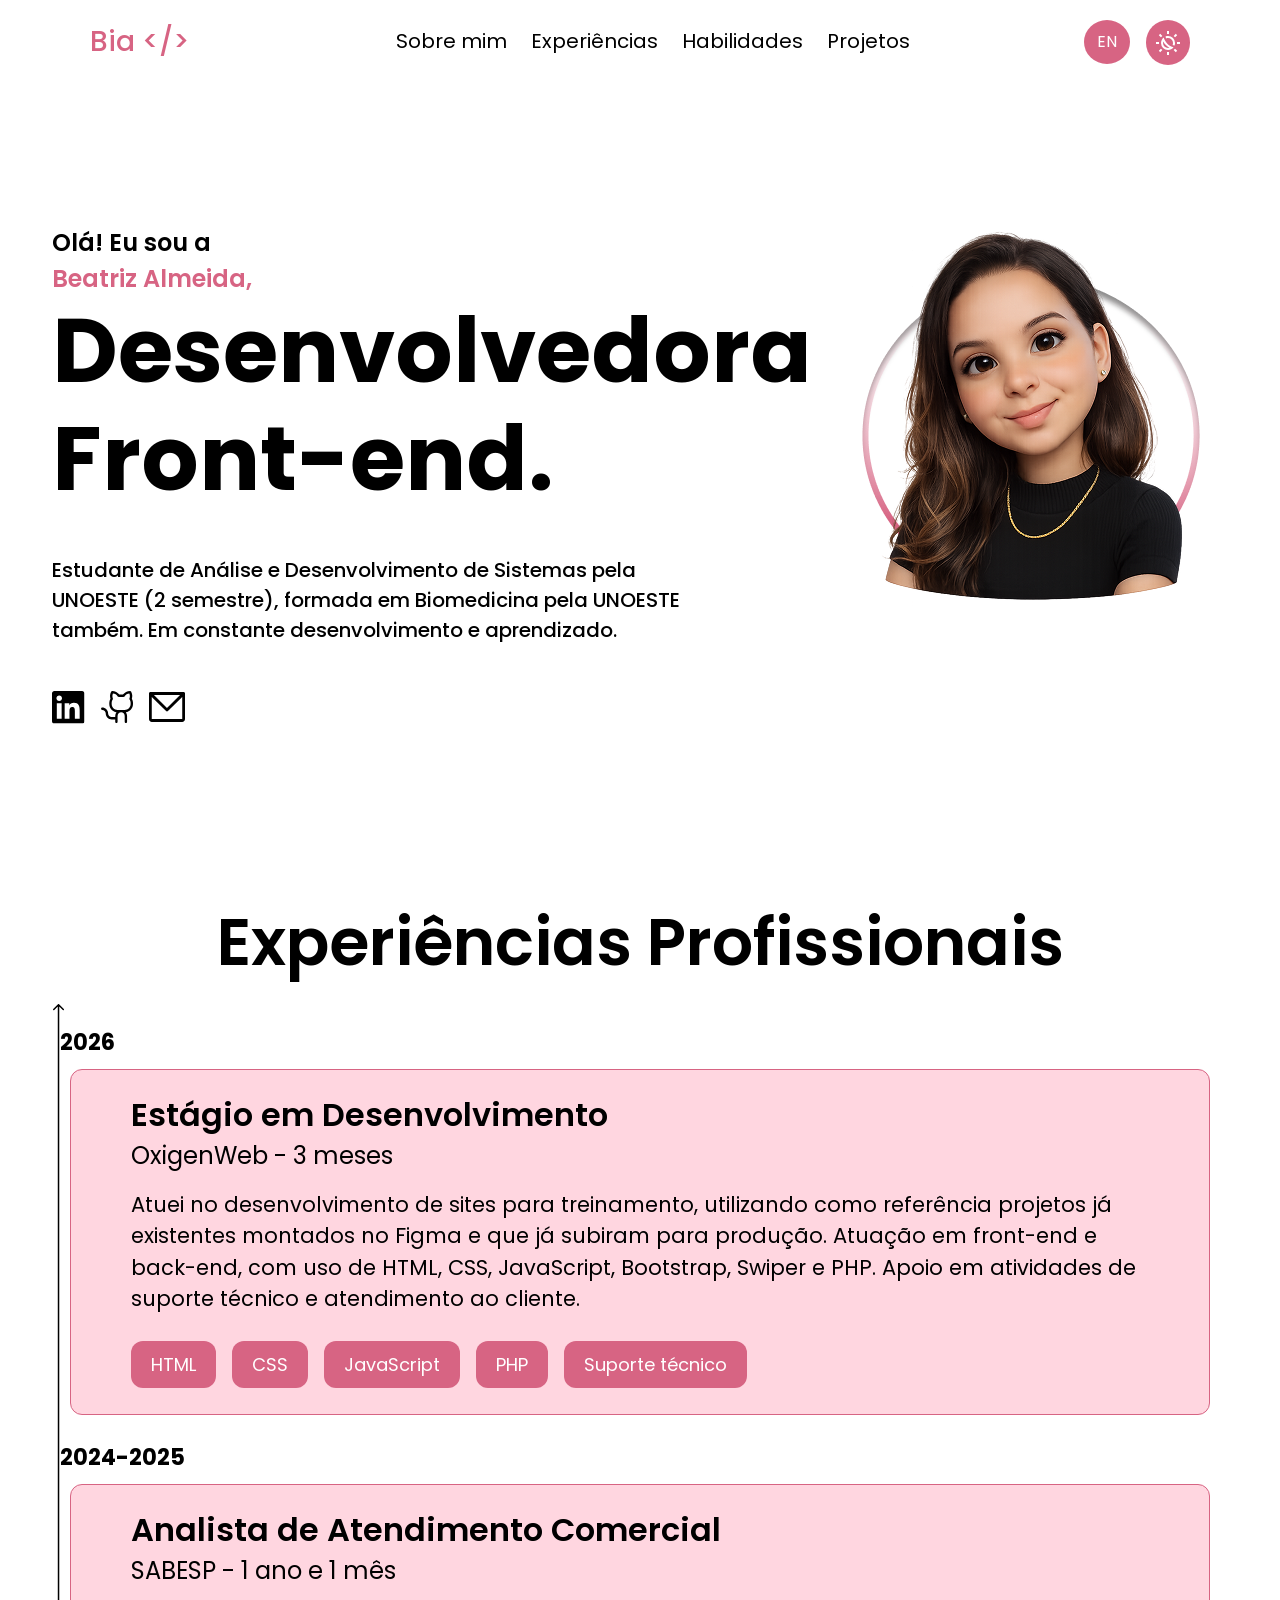
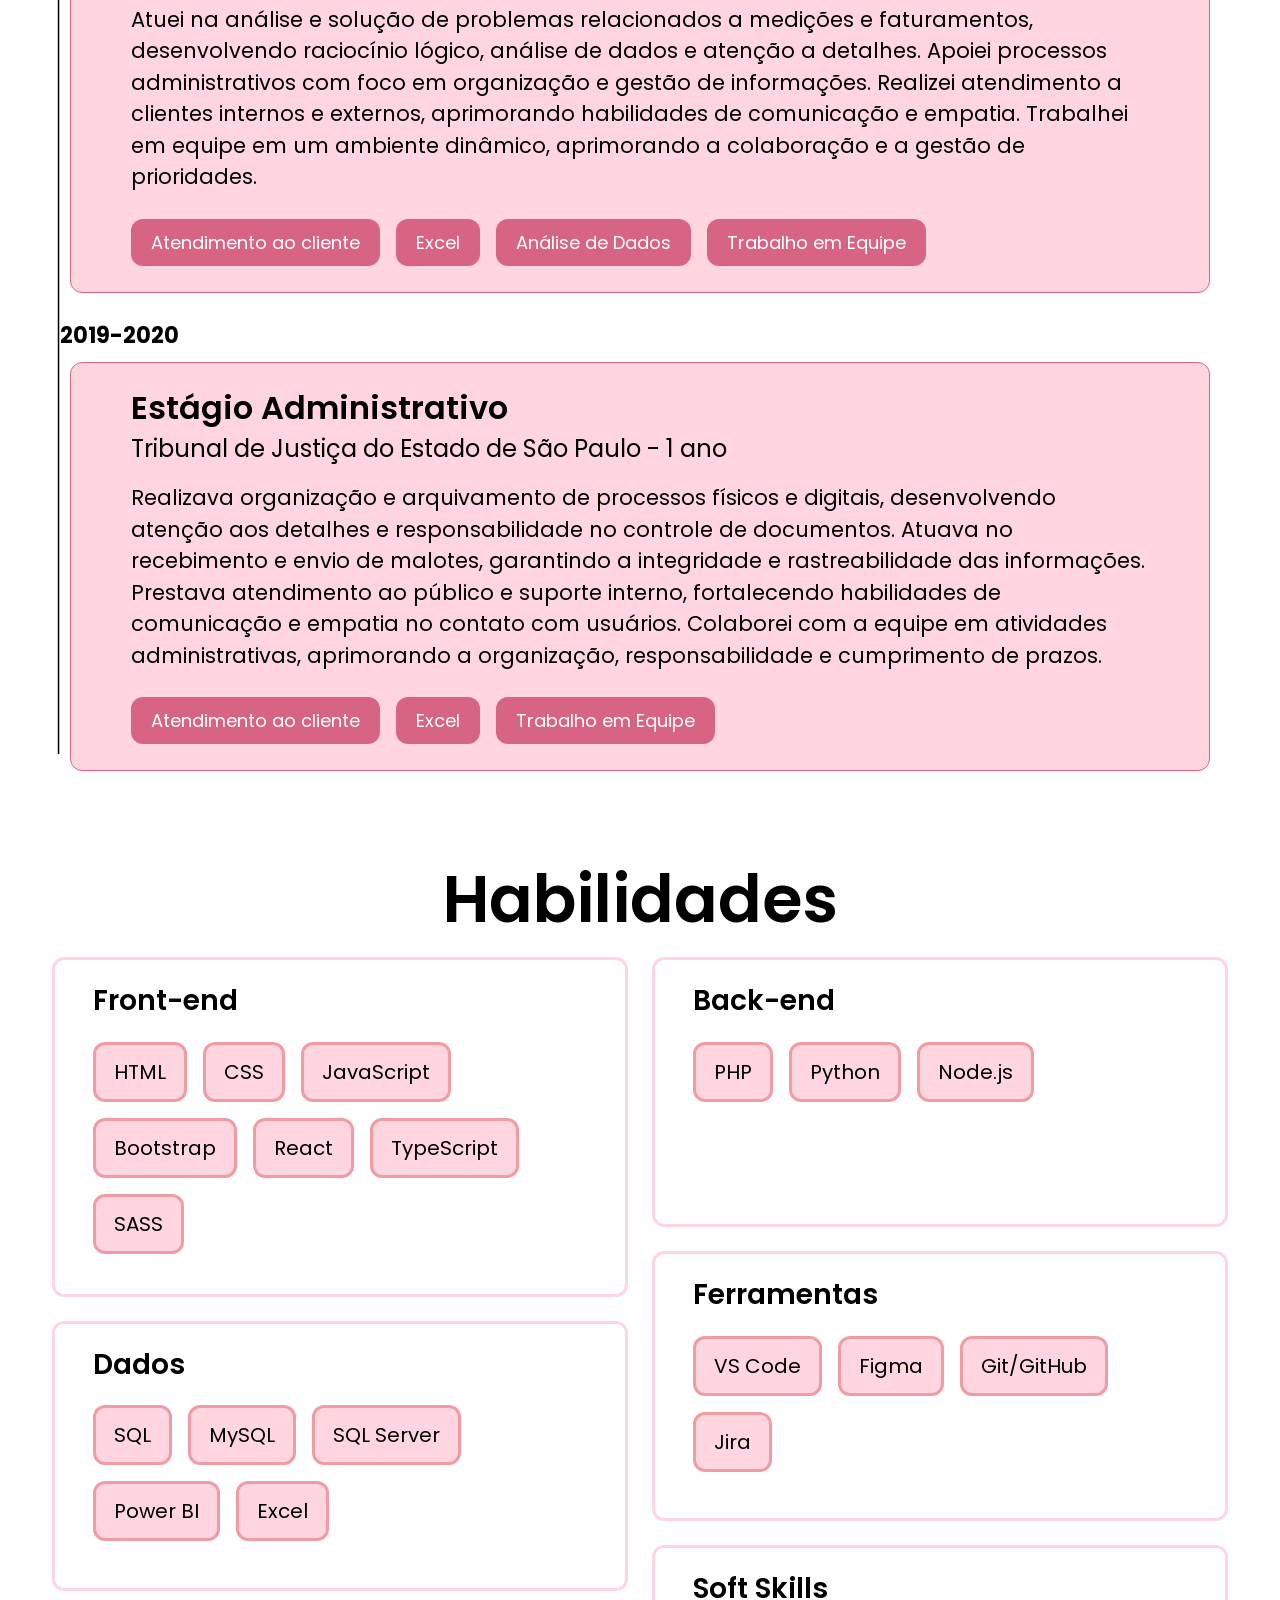
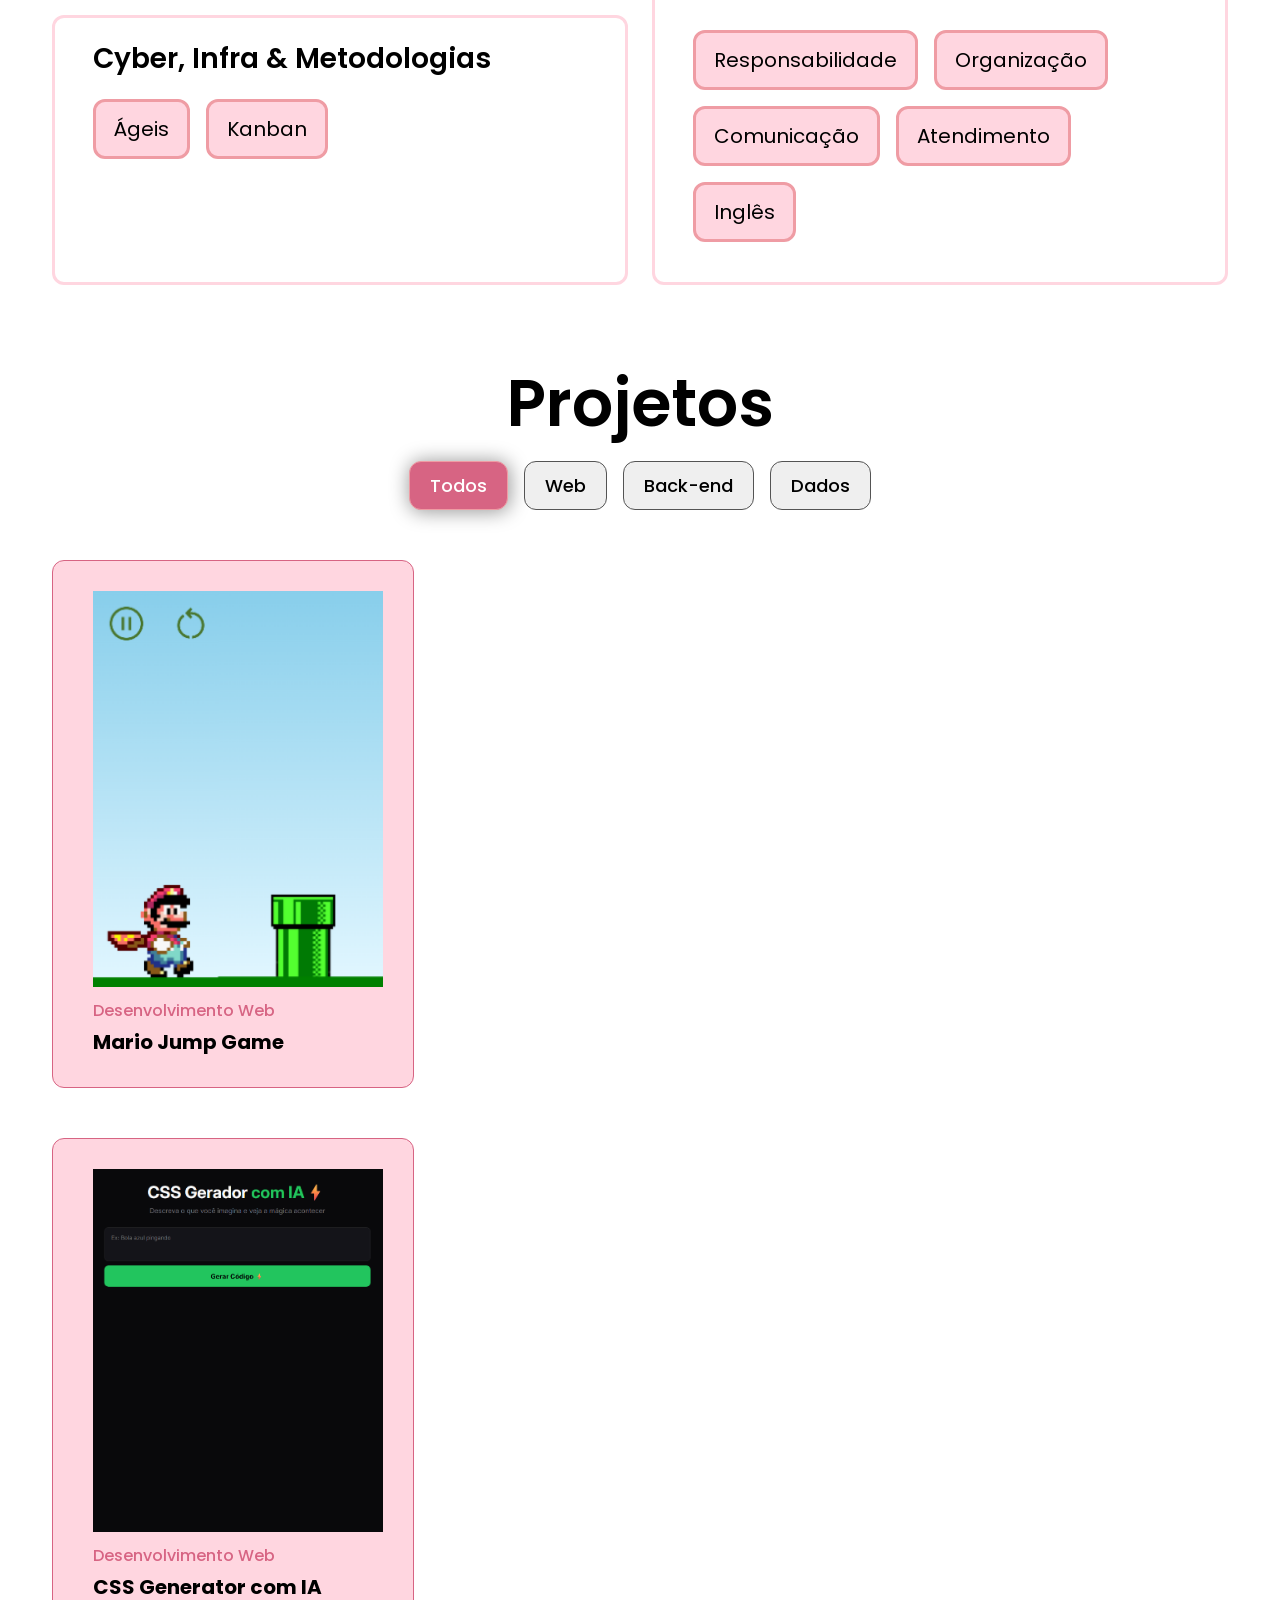
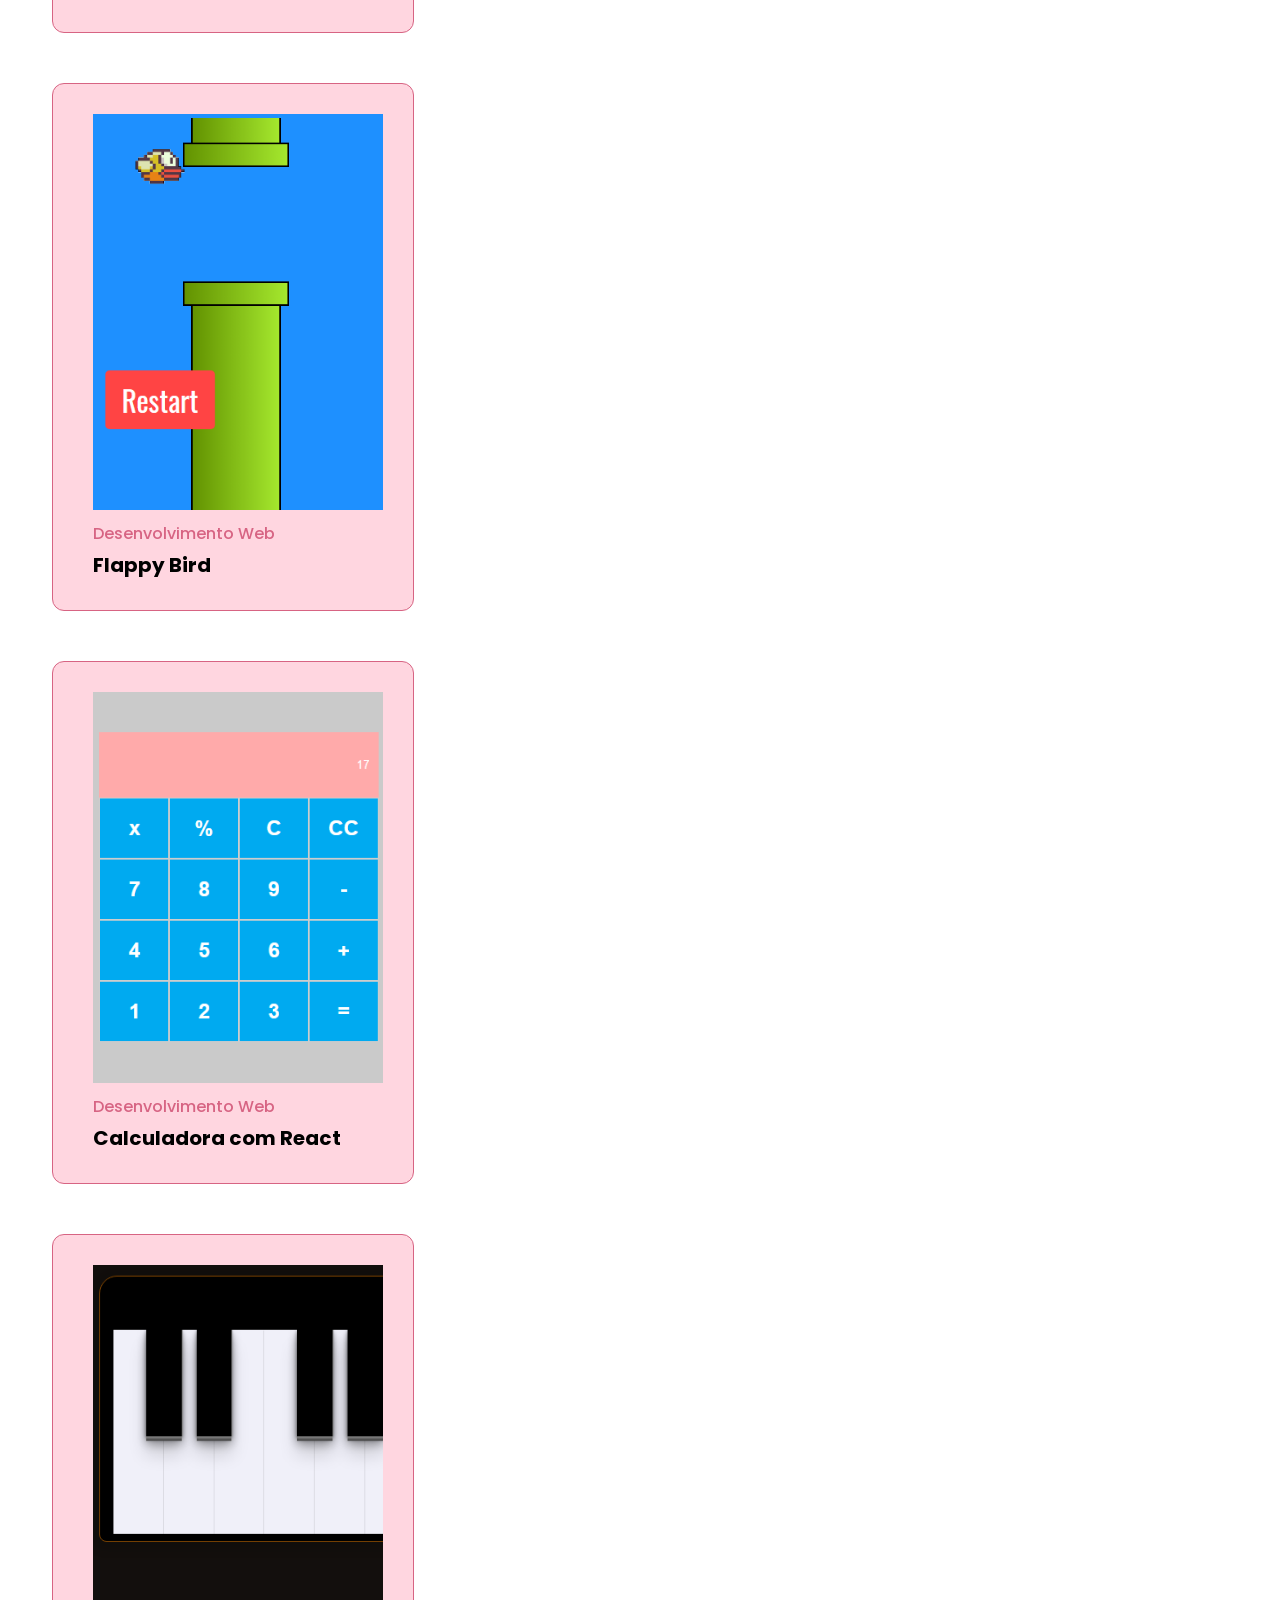
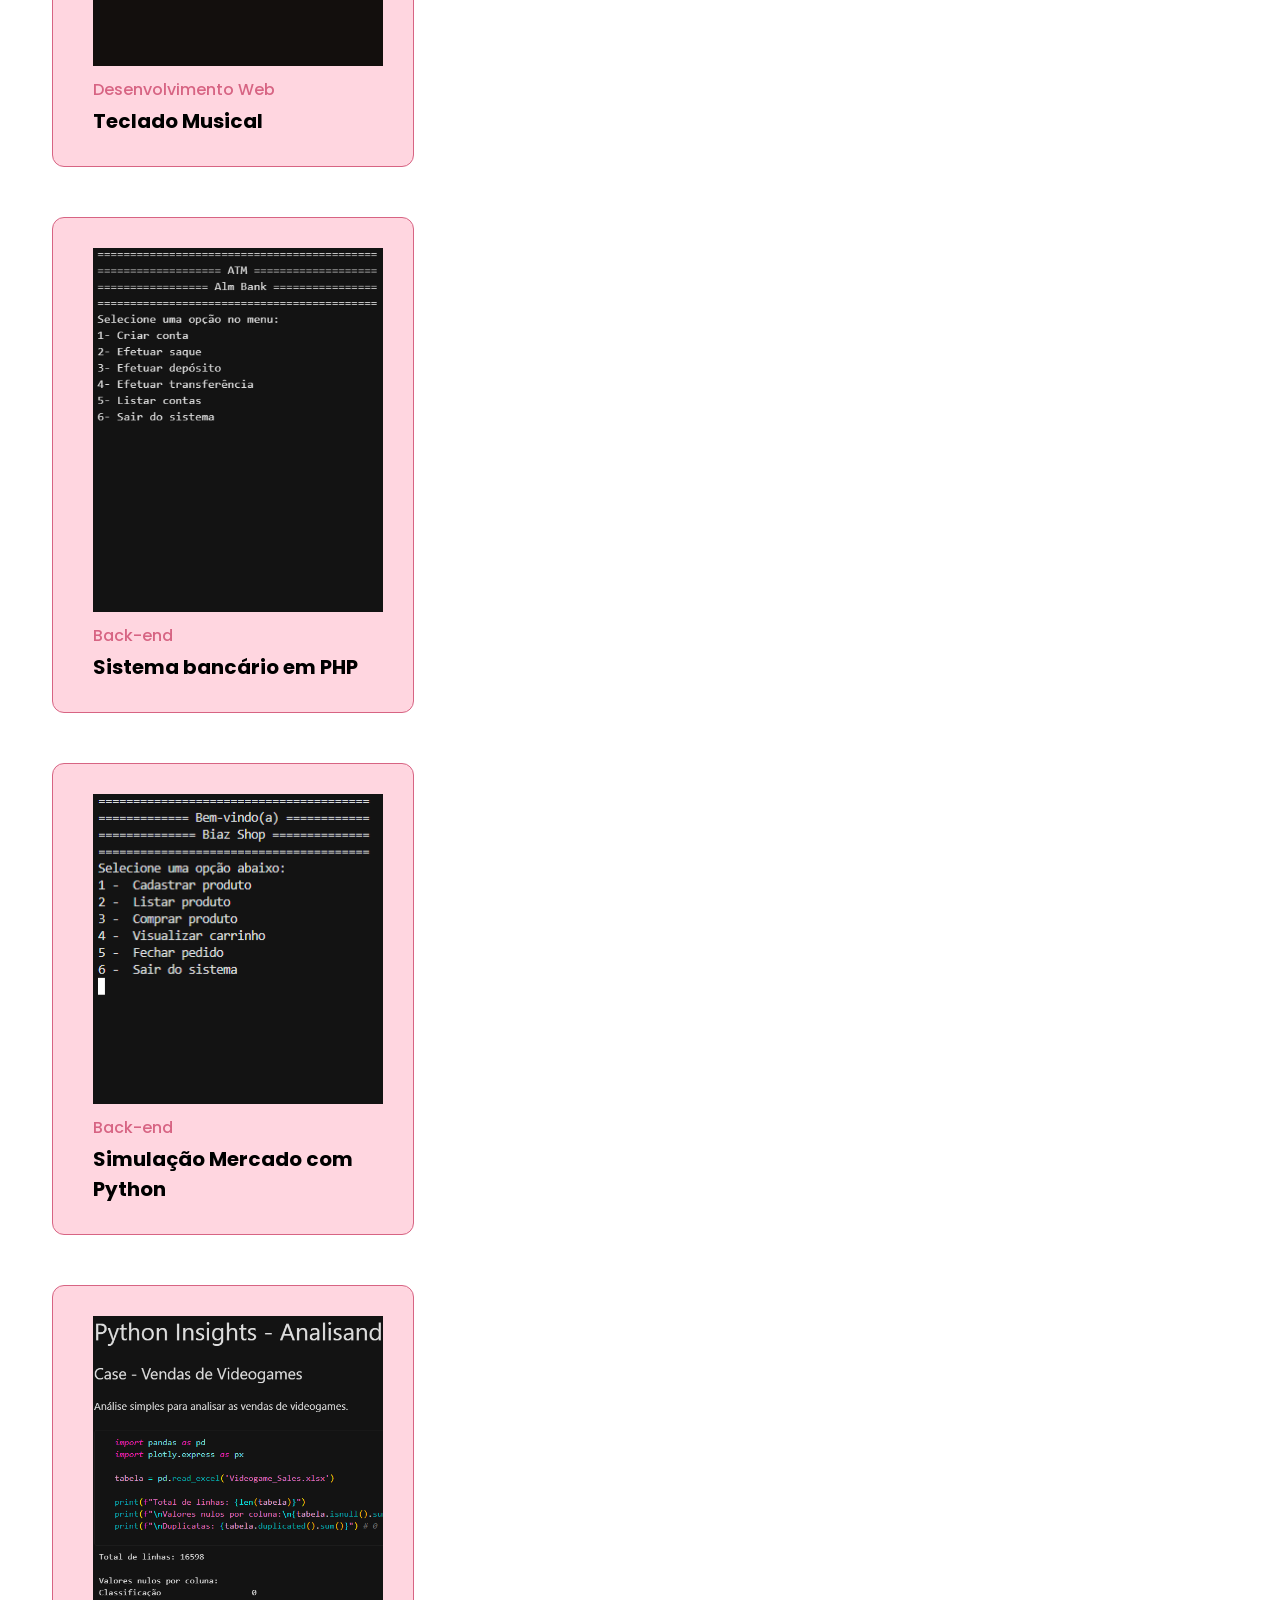
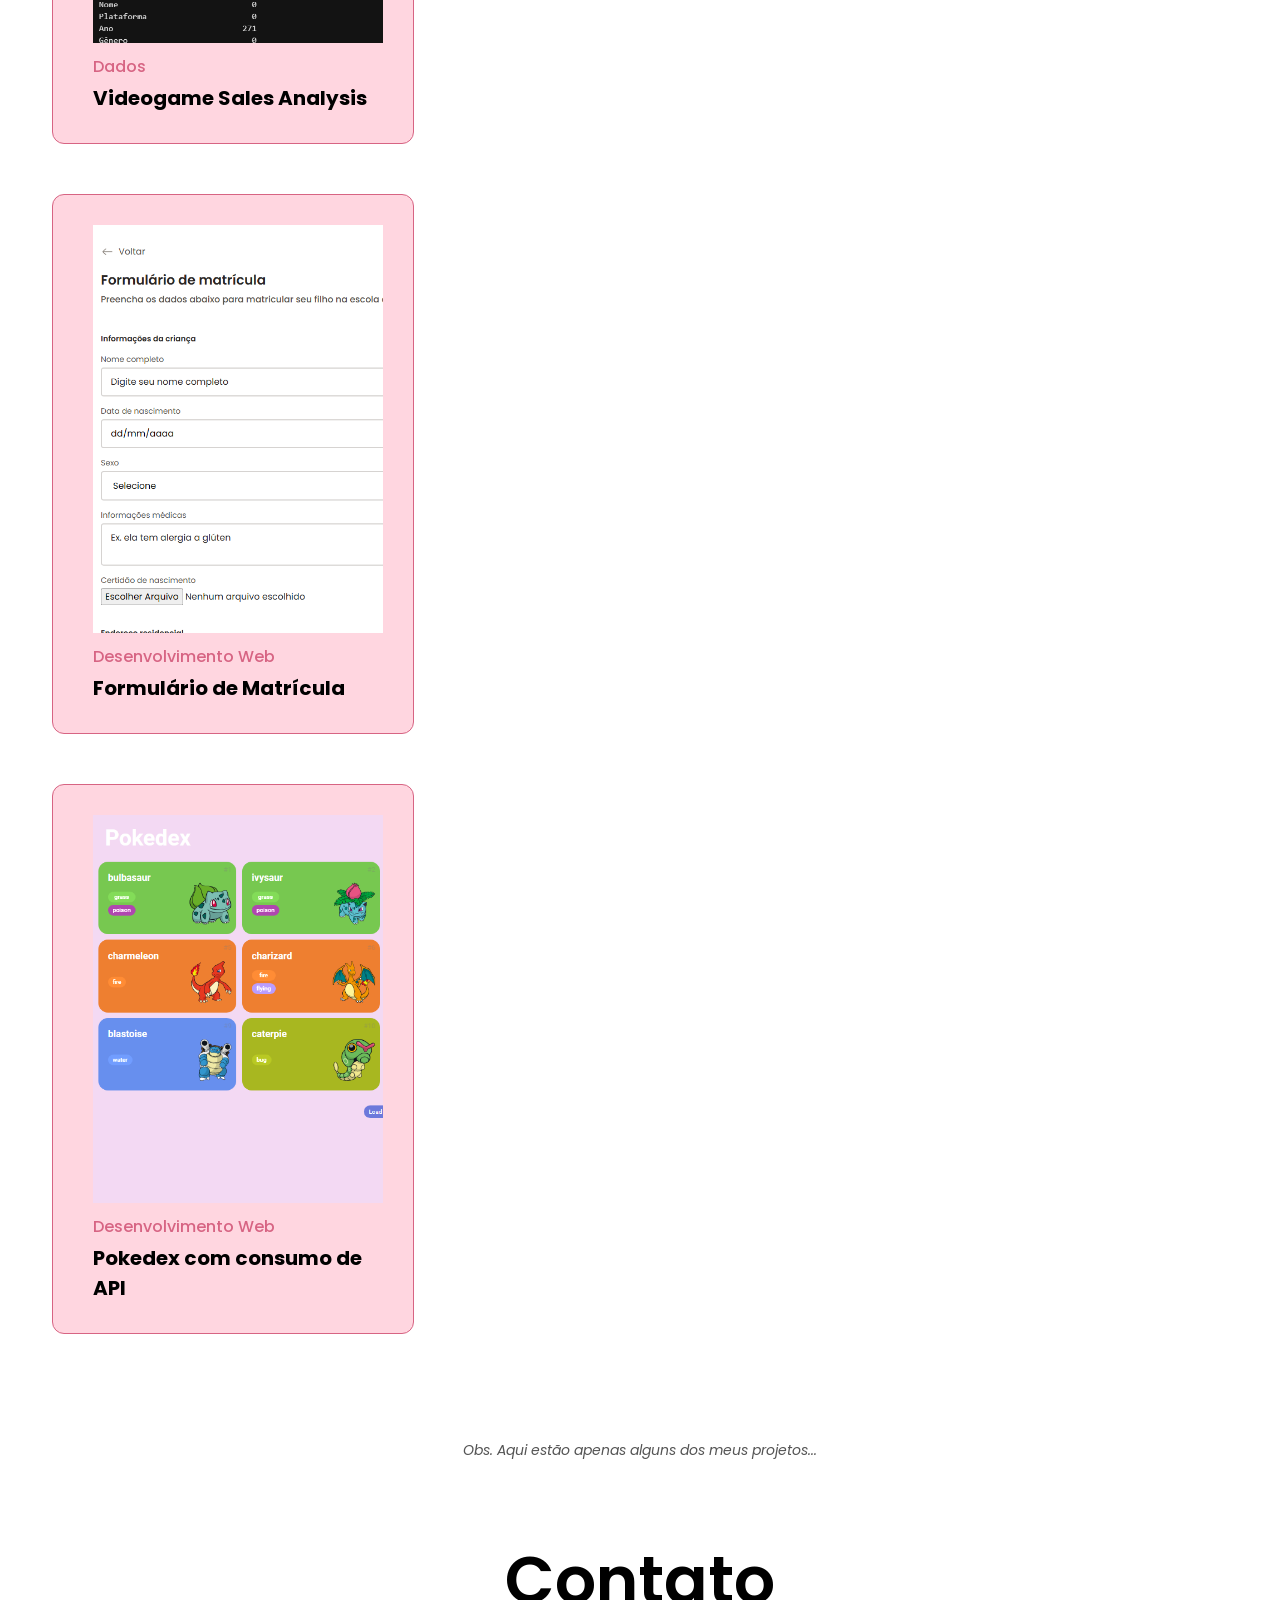
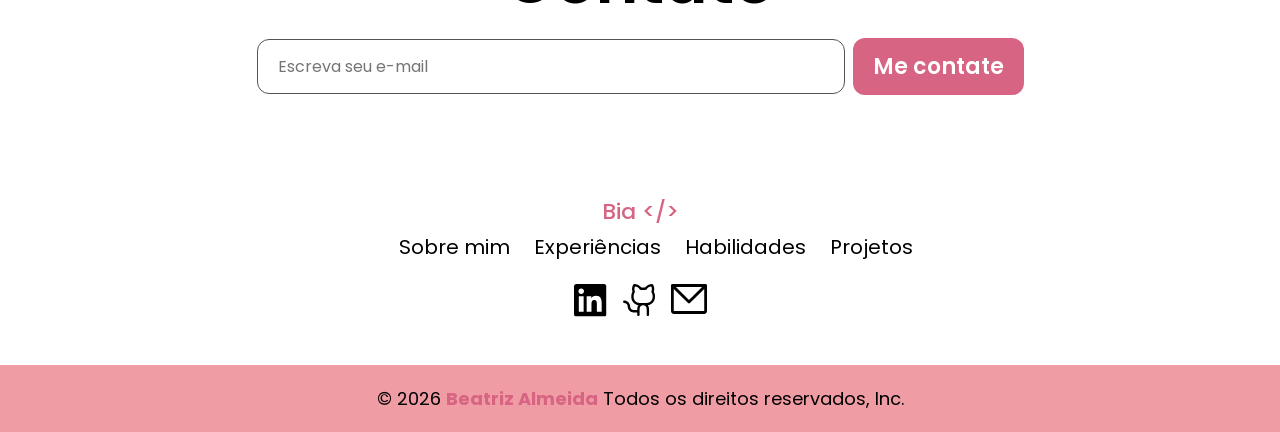
==== commit 871719a5: "teste3: idioma" ====
--- a/index.html
+++ b/index.html
@@ -41,26 +41,25 @@
                     </ul>
                 </nav>
             </div>
-            <div class="d-flex flex-row gap-3 d-none d-lg-block">
-                <div class="btn-languages dropdown-languages">
-                    <button class="dropdown-languages-btn btn-pt">
-                        PT
-                    </button>
-                    <div class="dropdown-menu-languages">
-                        <button class="btn-en">EN</button>
-                    </div>
-                </div>
-                <div class="btn-temas dropdown-temas">
-                    <button class="dropdown-temas-btn">
-                        <img src="images/icons/modos-tema.svg" alt="">
-                    </button>
-                    <div class="dropdown-menu-temas">
-                        <button class="btn-tema-claro">
-                            <img src="images/icons/tema-claro.svg" alt="Tema Claro">
+            <div class="d-none d-lg-block">
+                <div class="d-flex flex-row gap-3">
+                    <div class="btn-languages">
+                        <button class="btn-en">
+                            EN
                         </button>
-                        <button class="btn-tema-escuro mt-1">
-                            <img src="images/icons/tema-escuro.svg" alt="Tema Escuro">
+                    </div>
+                    <div class="btn-temas dropdown-temas">
+                        <button class="dropdown-temas-btn">
+                            <img src="images/icons/modos-tema.svg" alt="">
                         </button>
+                        <div class="dropdown-menu-temas">
+                            <button class="btn-tema-claro">
+                                <img src="images/icons/tema-claro.svg" alt="Tema Claro">
+                            </button>
+                            <button class="btn-tema-escuro mt-1">
+                                <img src="images/icons/tema-escuro.svg" alt="Tema Escuro">
+                            </button>
+                        </div>
                     </div>
                 </div>
             </div>
@@ -81,13 +80,10 @@
                             </ul>
                         </nav>
                         <div class="botoes-mobile d-flex flex-row gap-3">
-                            <div class="btn-languages dropdown-languages">
-                                <button class="dropdown-languages-btn btn-pt">
-                                    PT
+                            <div class="btn-languages">
+                                <button class="btn-en">
+                                    EN
                                 </button>
-                                <div class="dropdown-menu-languages">
-                                    <button class="btn-en">EN</button>
-                                </div>
                             </div>
                             <div class="btn-temas dropdown-temas">
                                 <button class="dropdown-temas-btn">
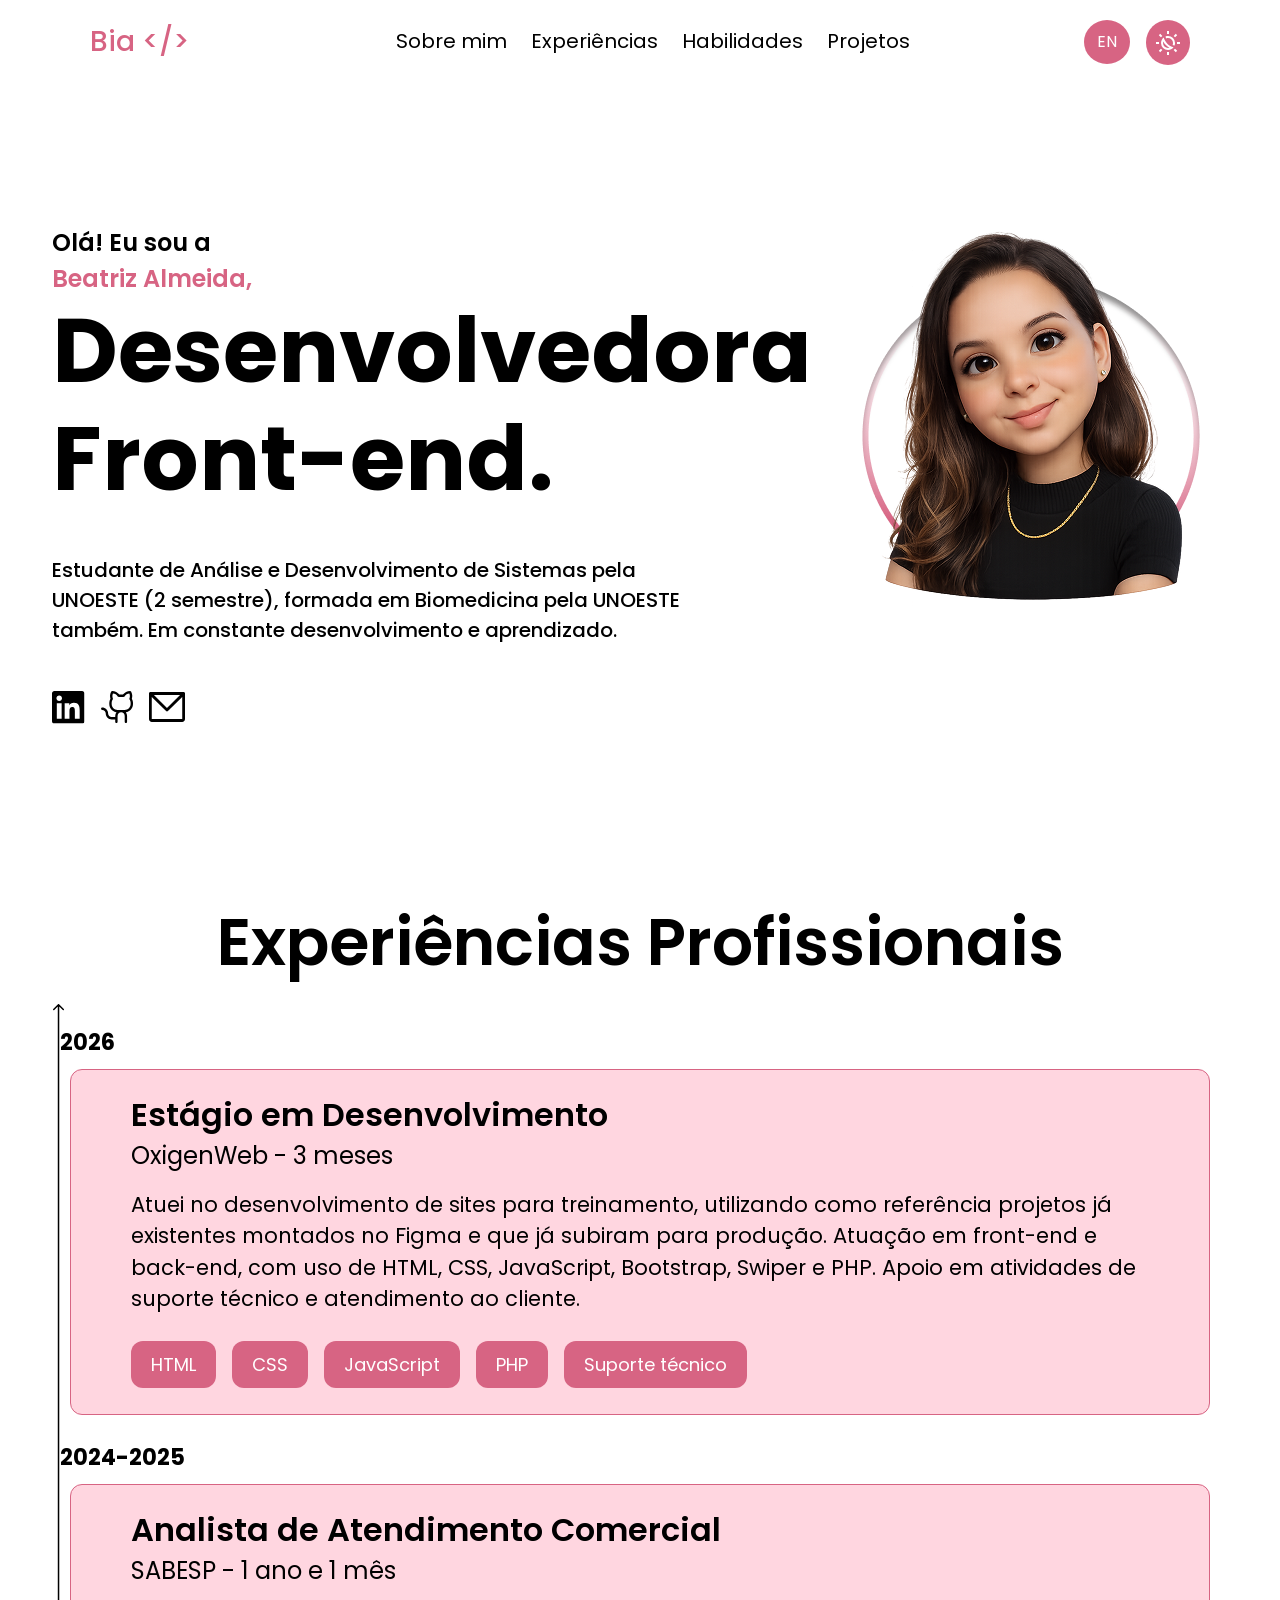
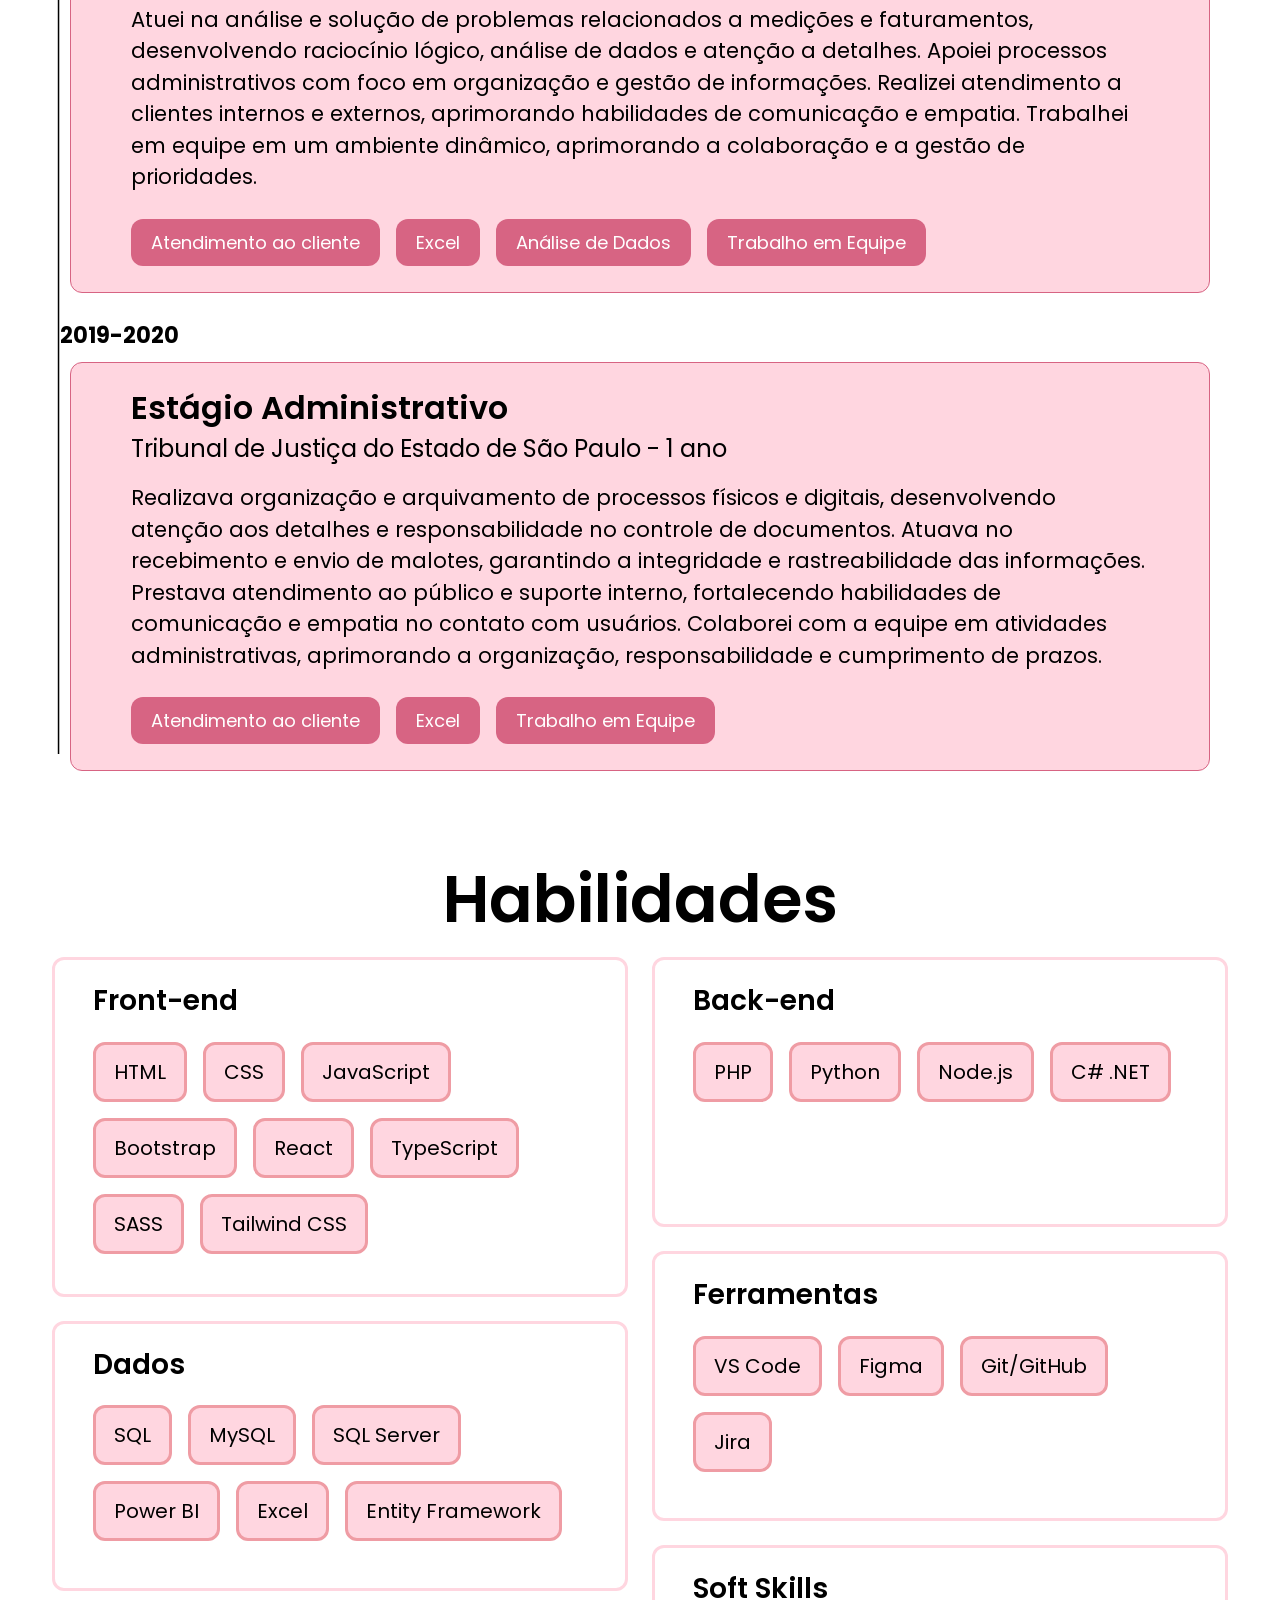
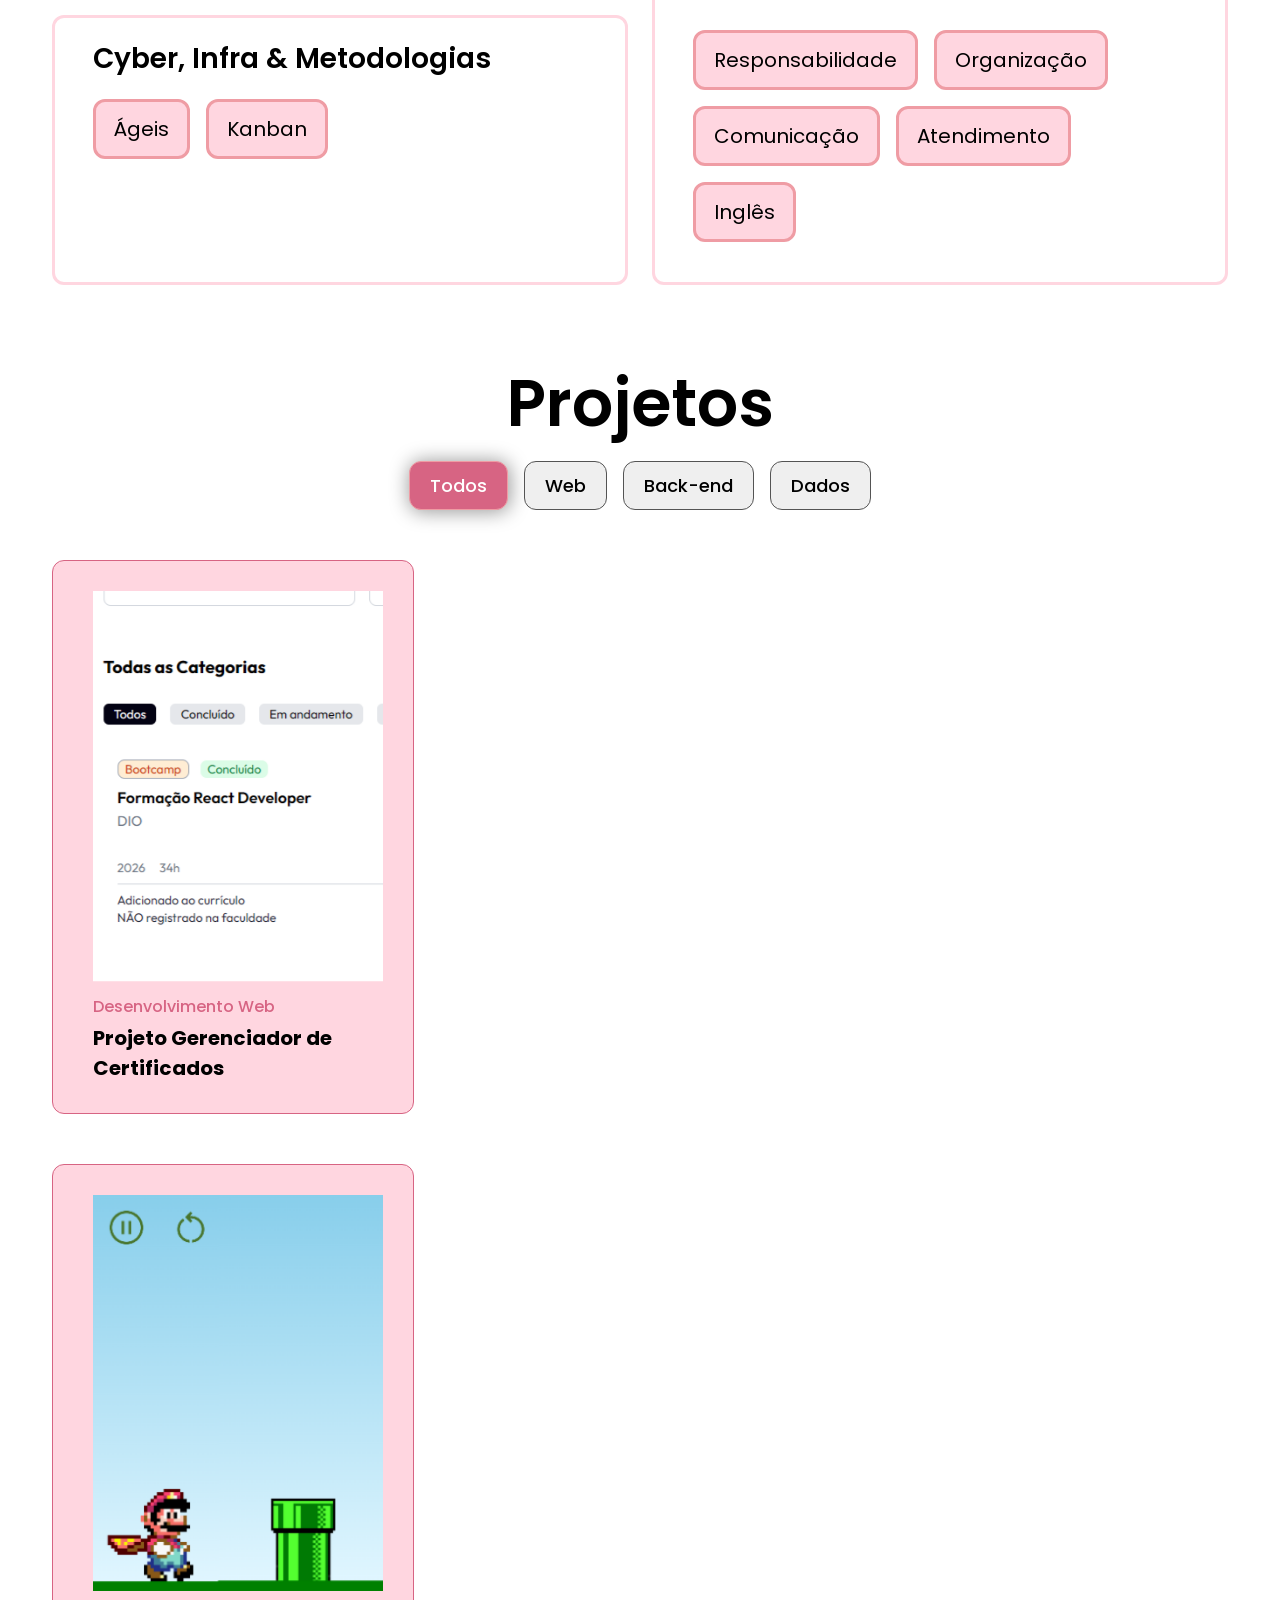
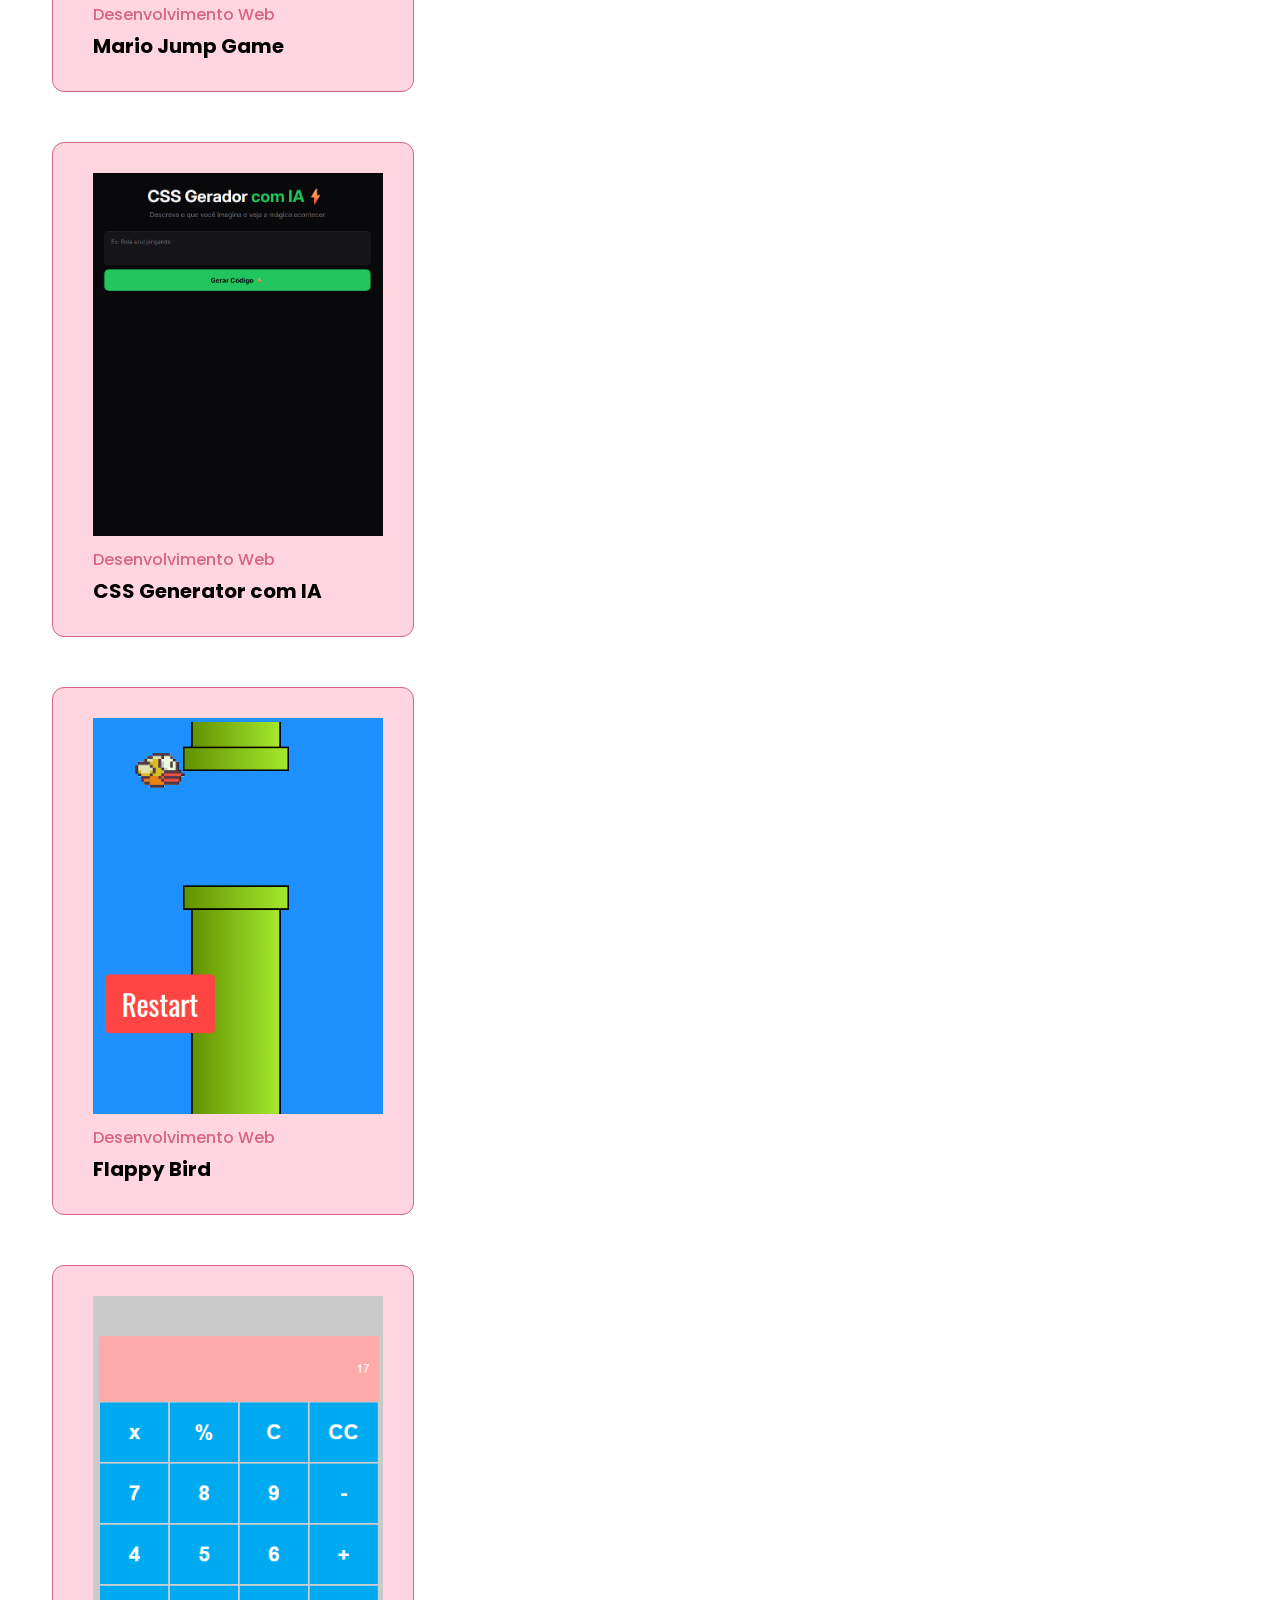
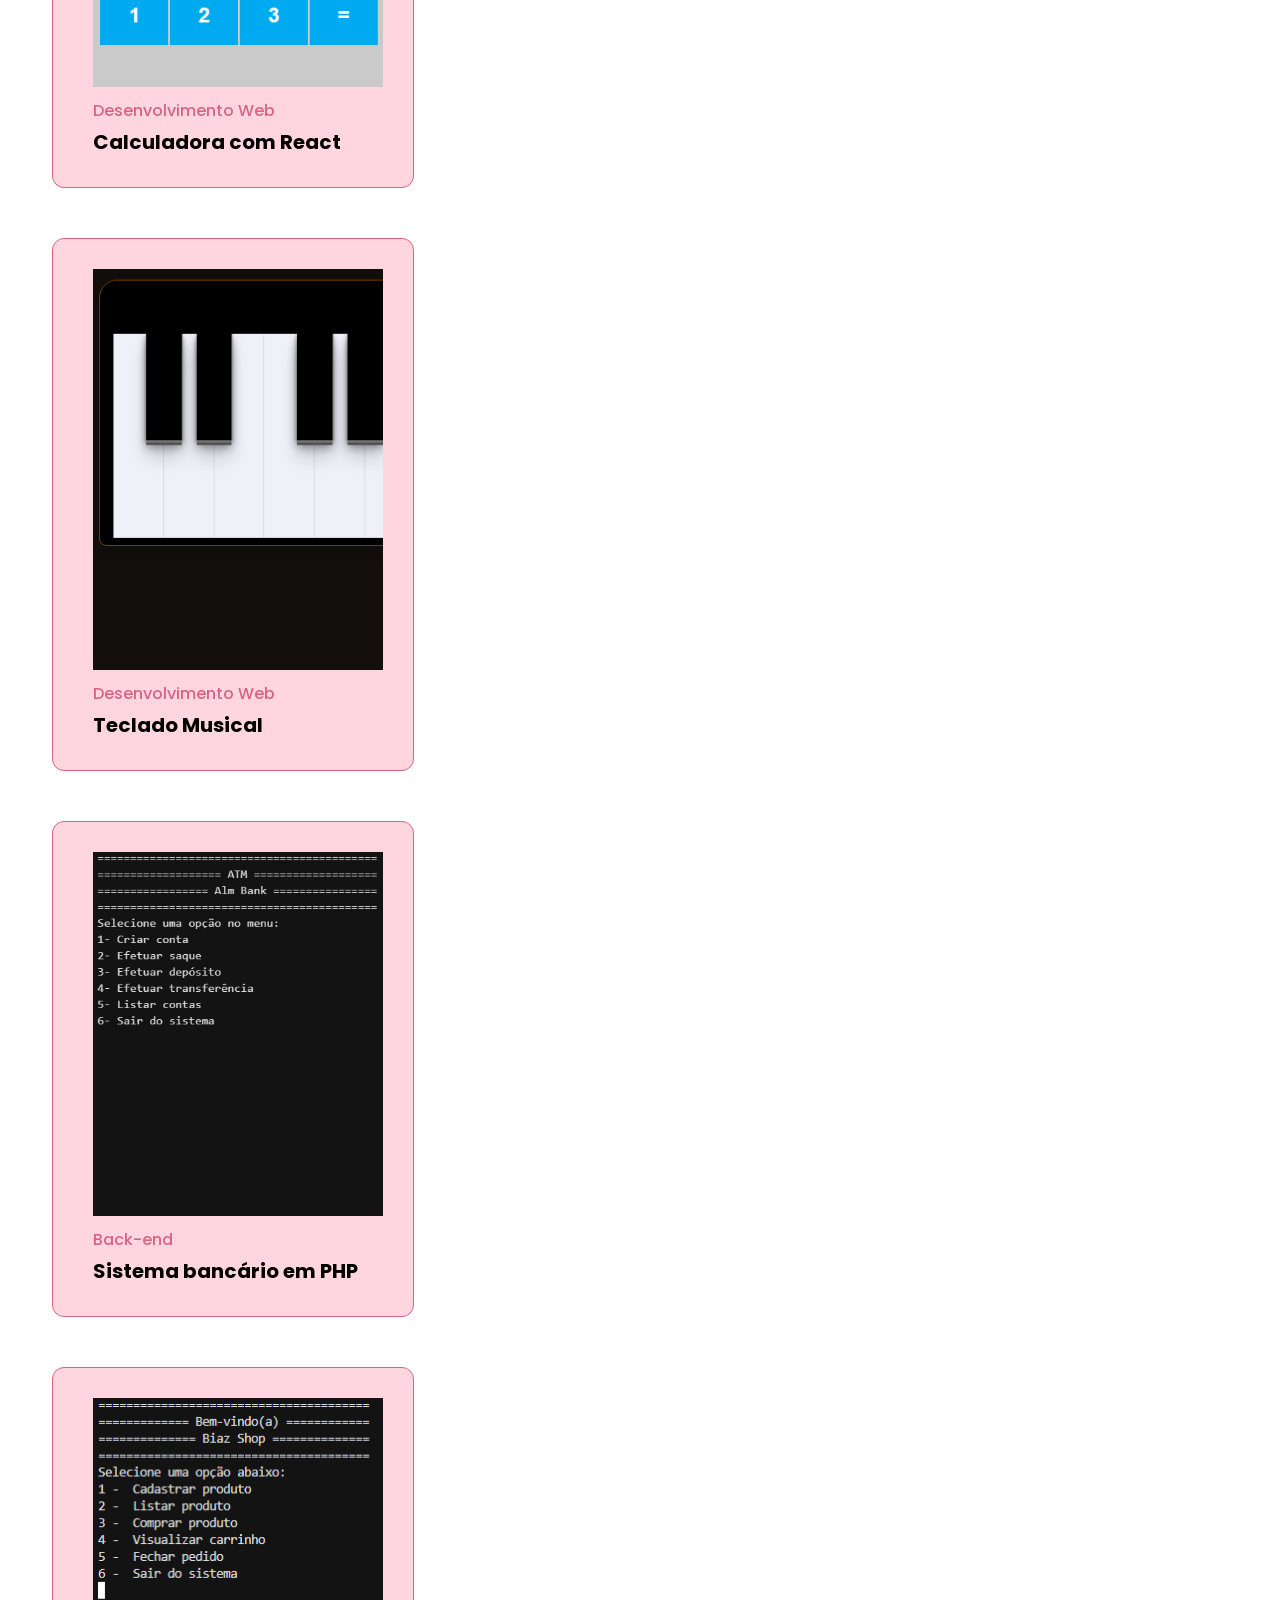
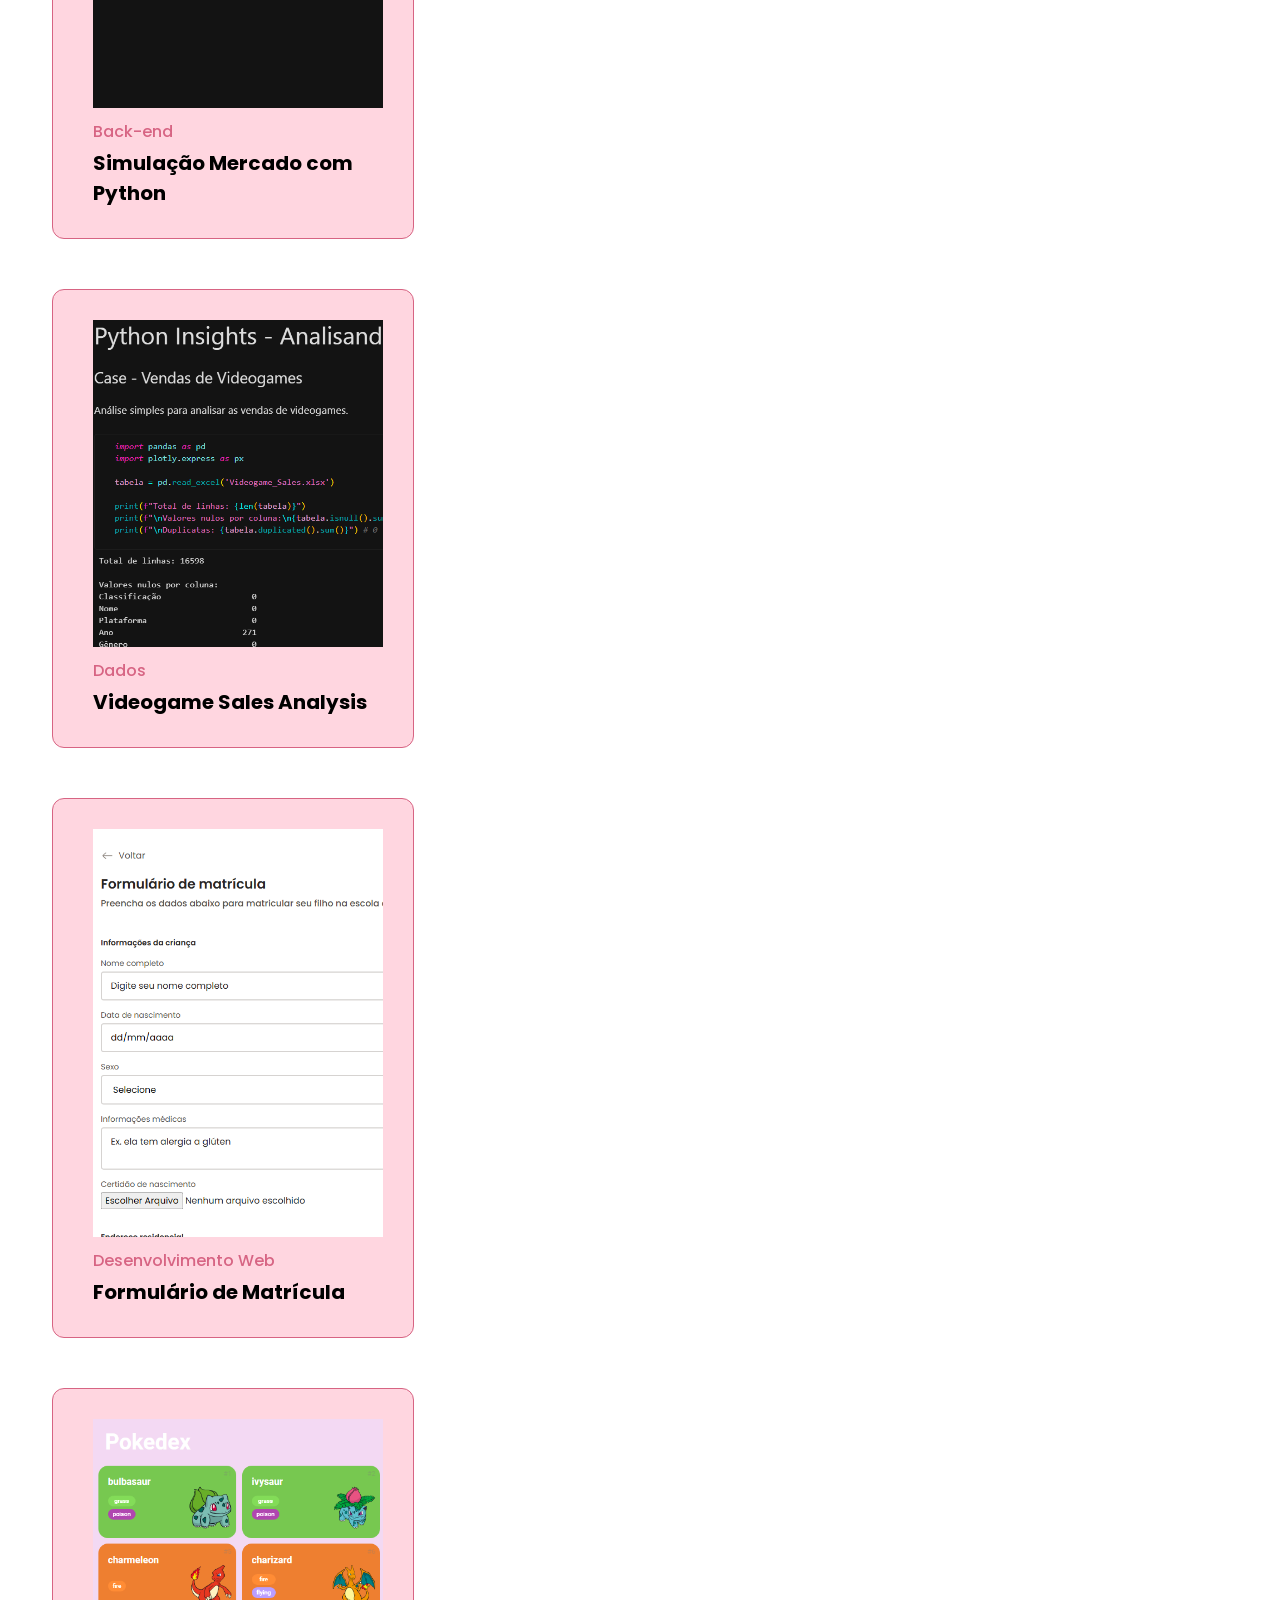
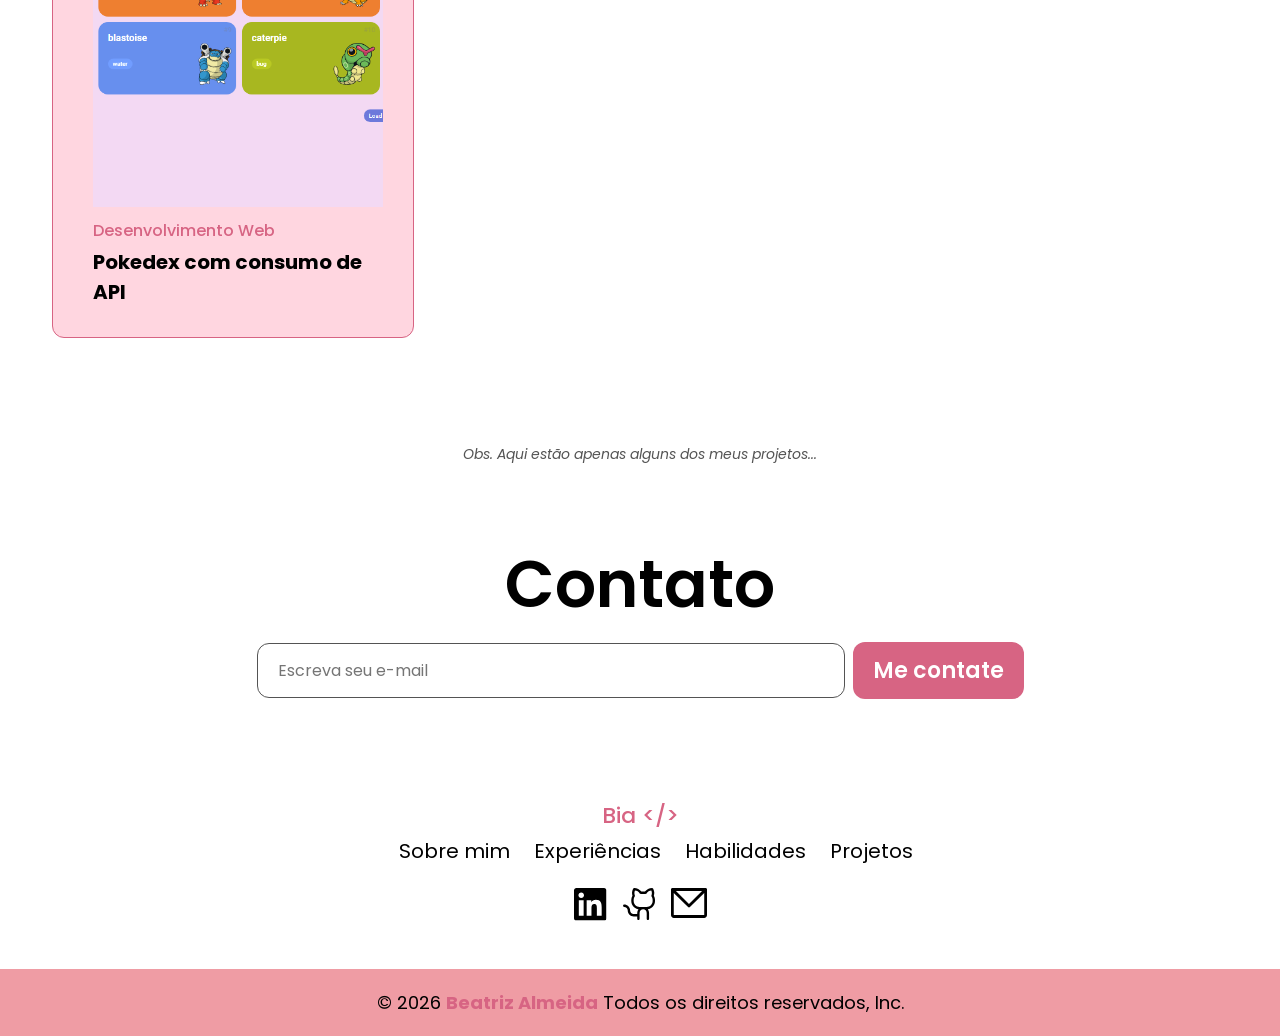
==== commit d99685a2: "add novos estudos" ====
--- a/index.html
+++ b/index.html
@@ -361,6 +361,7 @@
                                 <span>React</span>
                                 <span>TypeScript</span>
                                 <span>SASS</span>
+                                <span>Tailwind CSS</span>
                             </div>
                         </div>
                         <div class="area-habilidade">
@@ -371,6 +372,7 @@
                                 <span>SQL Server</span>
                                 <span>Power BI</span>
                                 <span>Excel</span>
+                                <span>Entity Framework</span>
                             </div>
                         </div>
                         <div class="area-habilidade">
@@ -388,6 +390,7 @@
                                 <span>PHP</span>
                                 <span>Python</span>
                                 <span>Node.js</span>
+                                <span>C# .NET</span>
                             </div>
                         </div>
                         <div class="area-habilidade">
@@ -436,6 +439,15 @@
                                     <span class="projeto-nome">Landing Page de Casamento - Em Andamento</span>
                                 </a>
                             </div> -->
+                            <div class="swiper-slide d-flex flex-column gap-1" data-categoria="web">
+                                <img src="images/proj-certifika.png" alt="Projeto Certifika" class="img-fluid">
+                                <a href="https://github.com/beatrizalmc/gerenciador-de-cursos-react" class="pt-2">
+                                    <span class="projeto-area">Desenvolvimento Web</span>
+                                </a>
+                                <a href="https://github.com/beatrizalmc/gerenciador-de-cursos-react">
+                                    <span class="projeto-nome">Projeto Gerenciador de Certificados</span>
+                                </a>
+                            </div>
                             <div class="swiper-slide d-flex flex-column gap-1" data-categoria="web">
                                 <img src="images/proj-mario.png" alt="Projeto Mario Jump Game" class="img-fluid">
                                 <a href="https://github.com/beatrizalmc/mario-jump-game" class="pt-2">
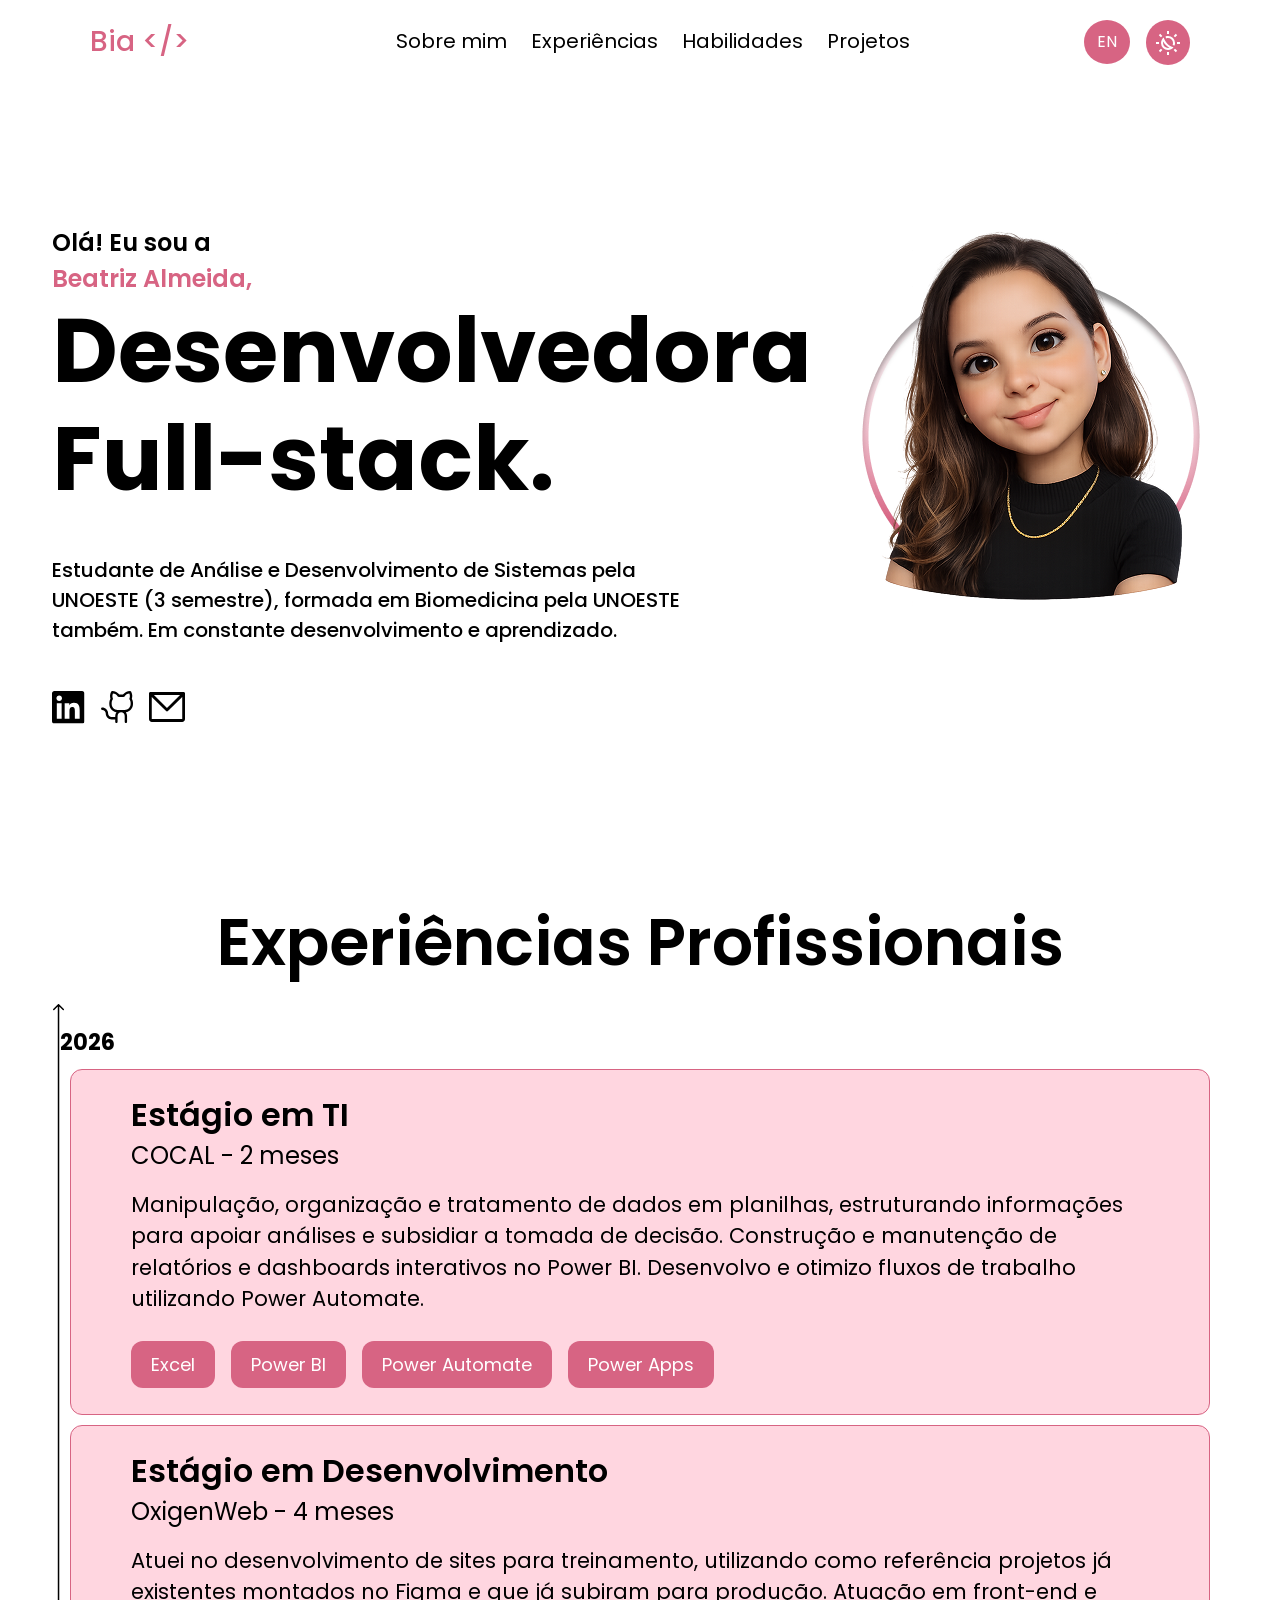
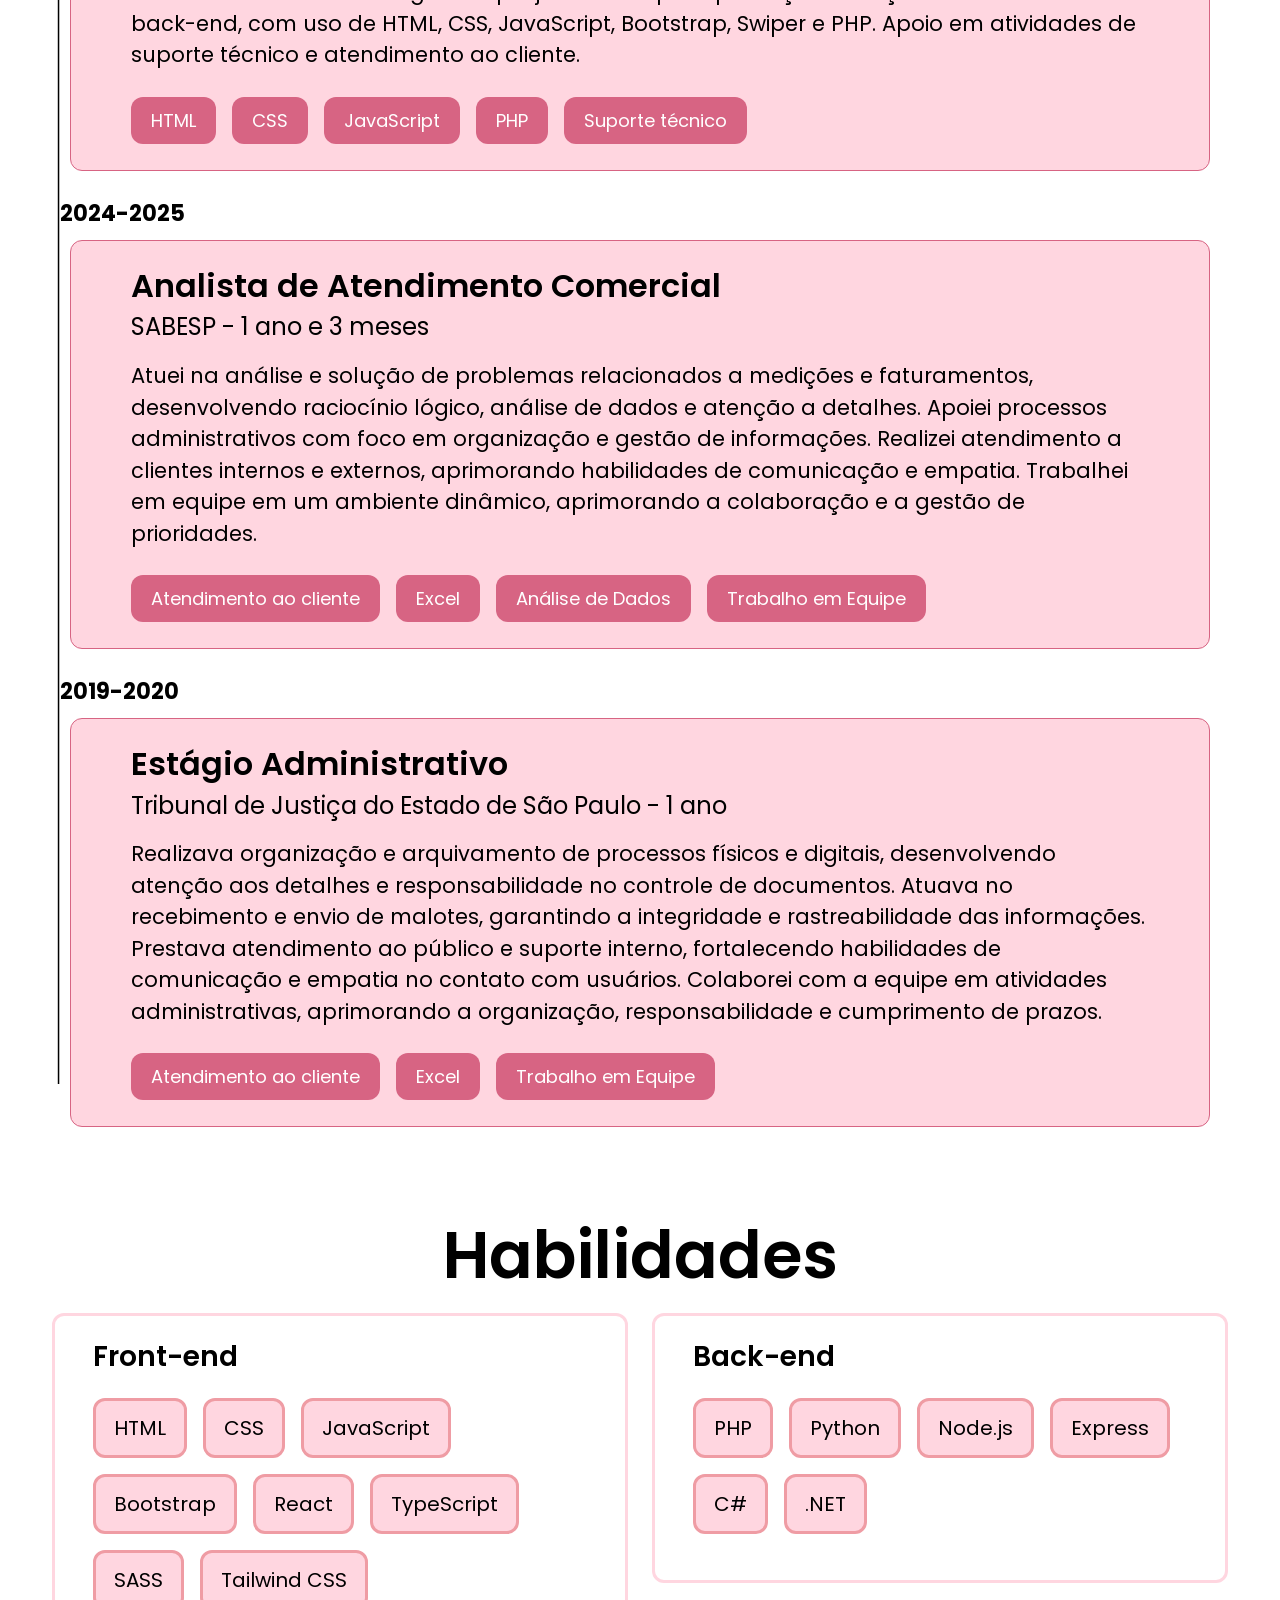
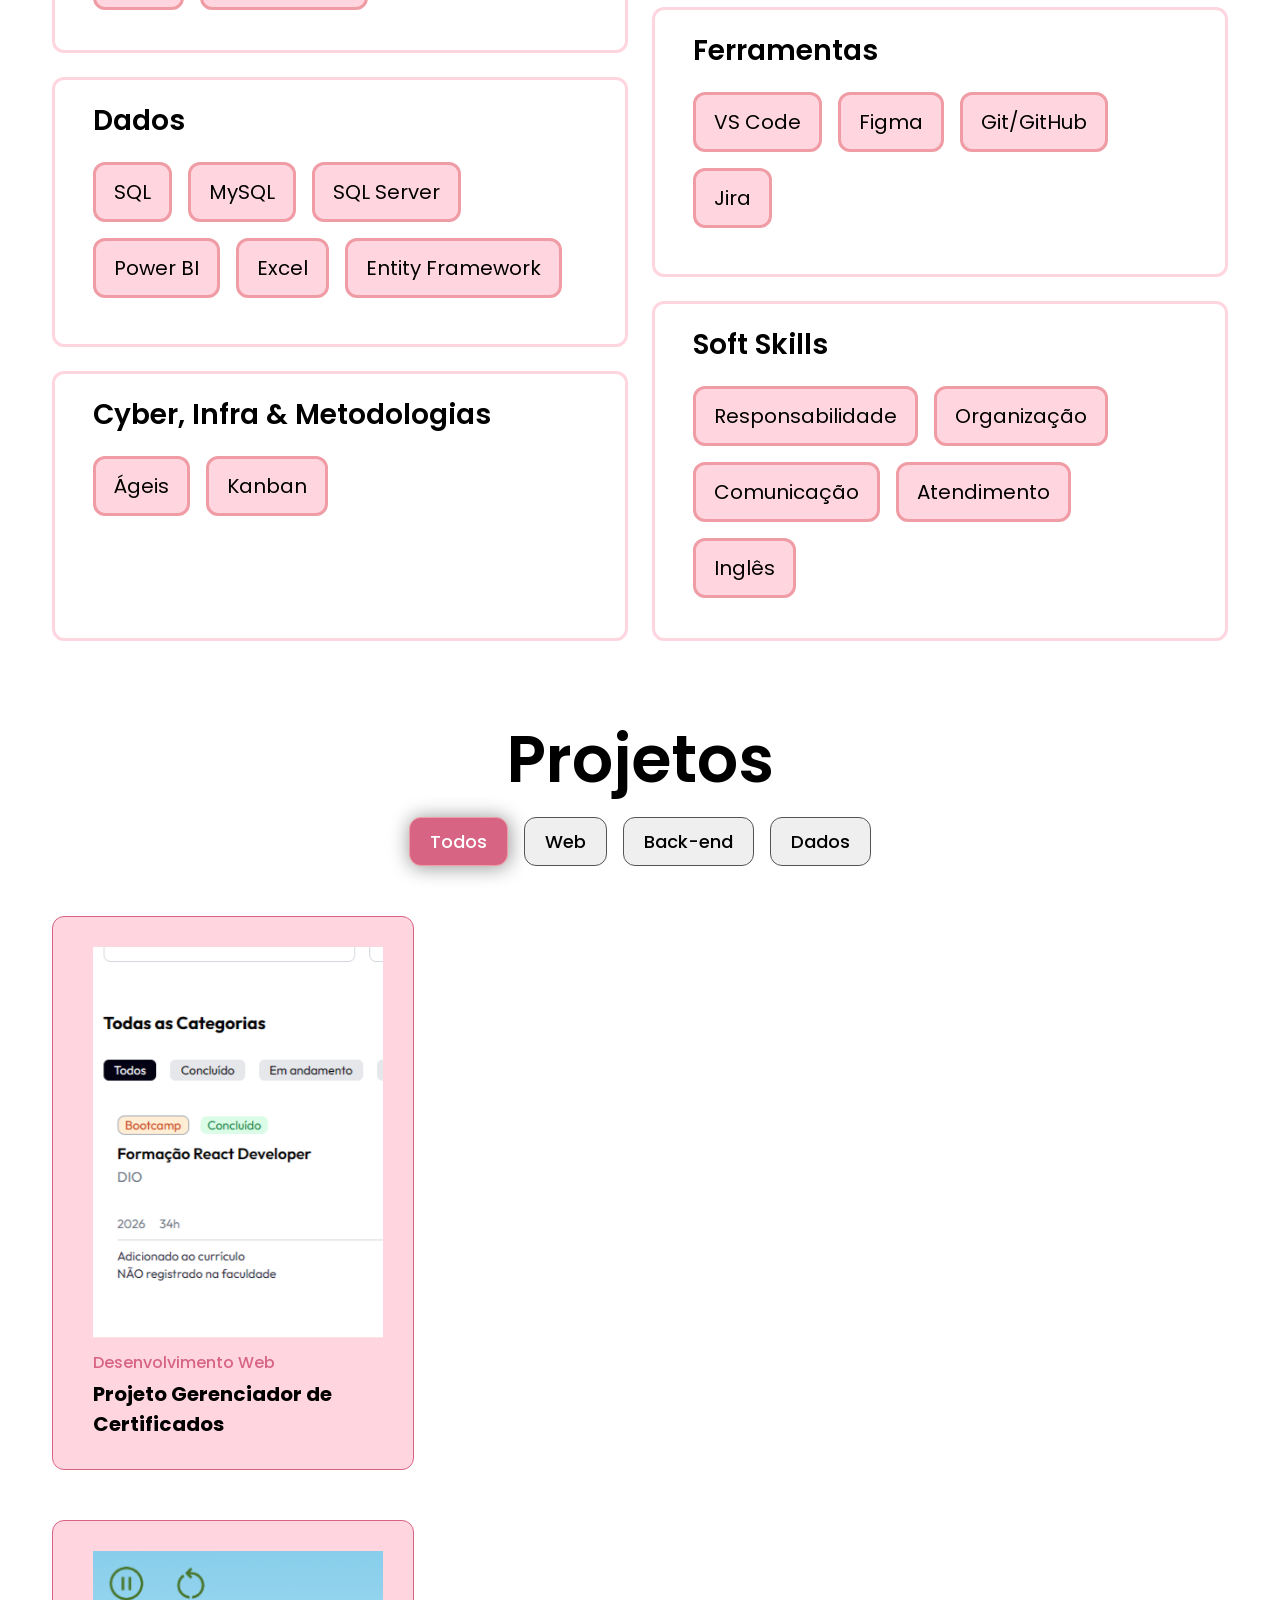
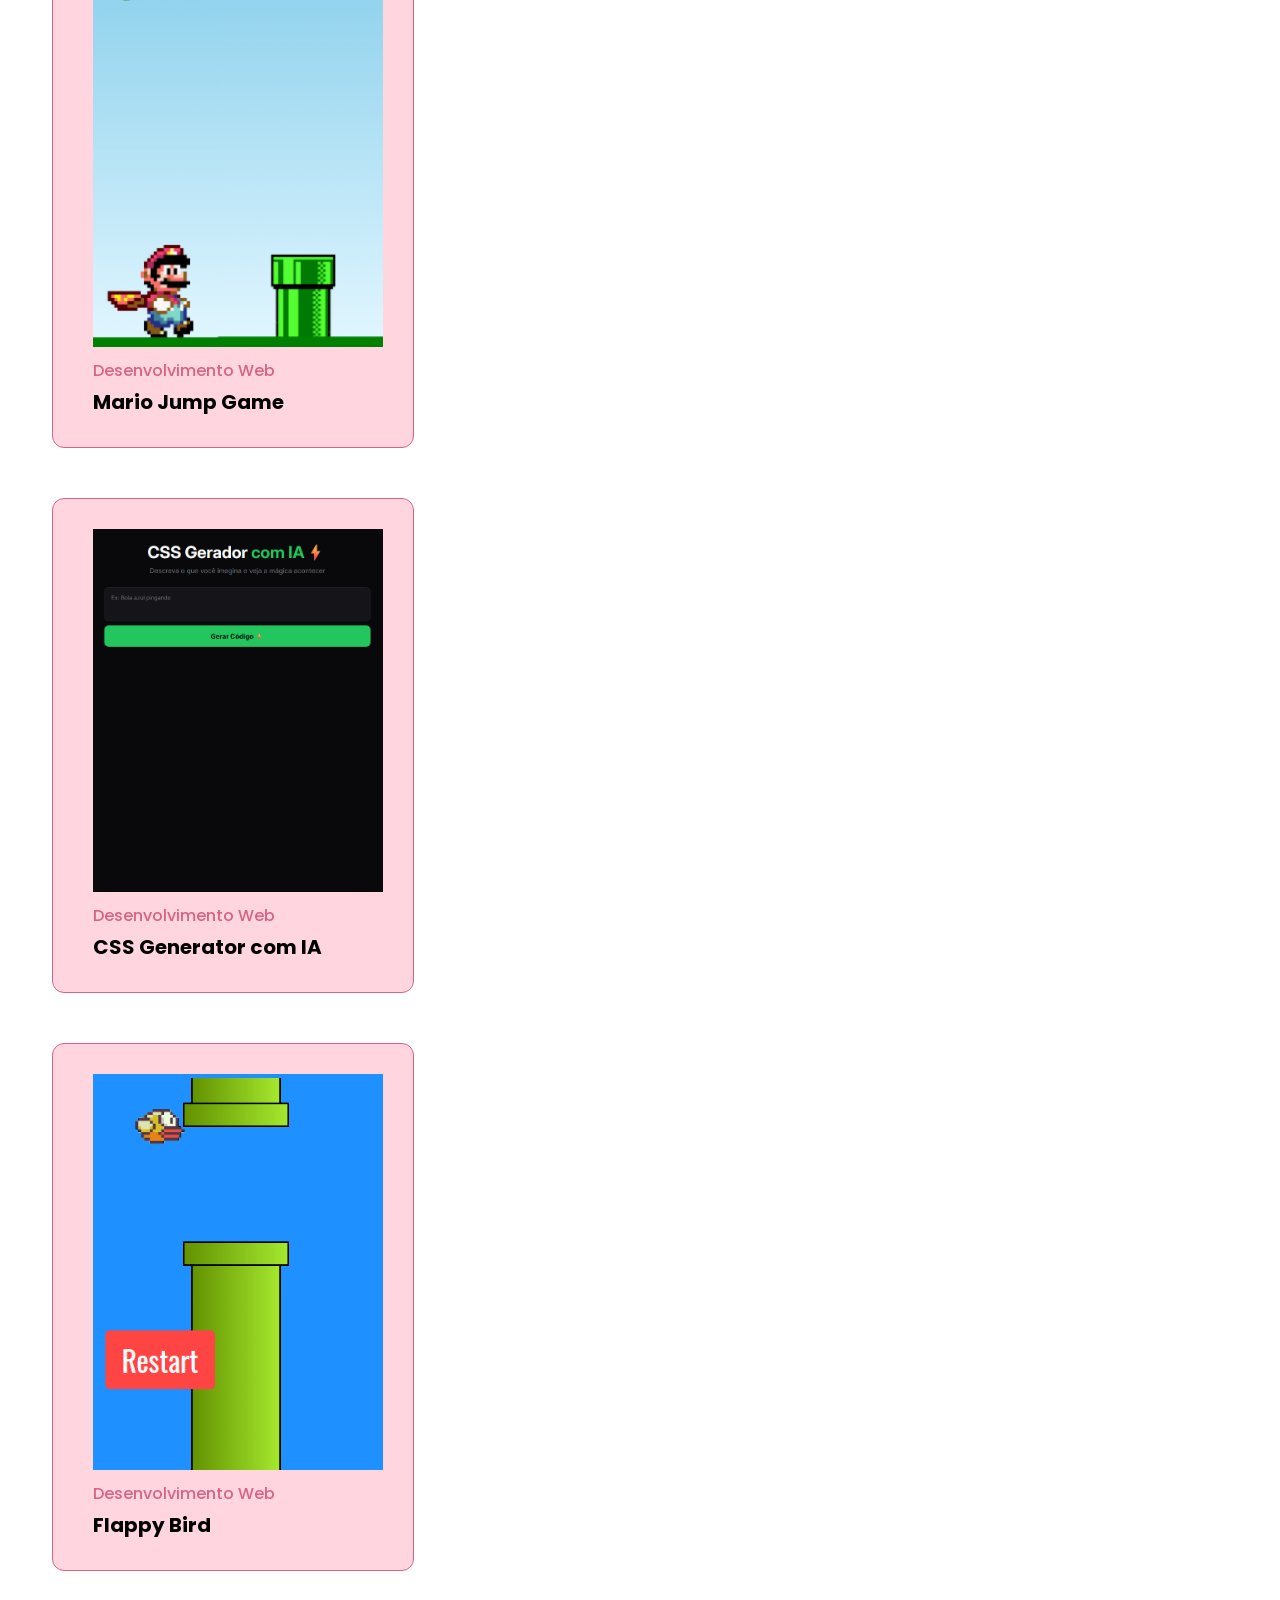
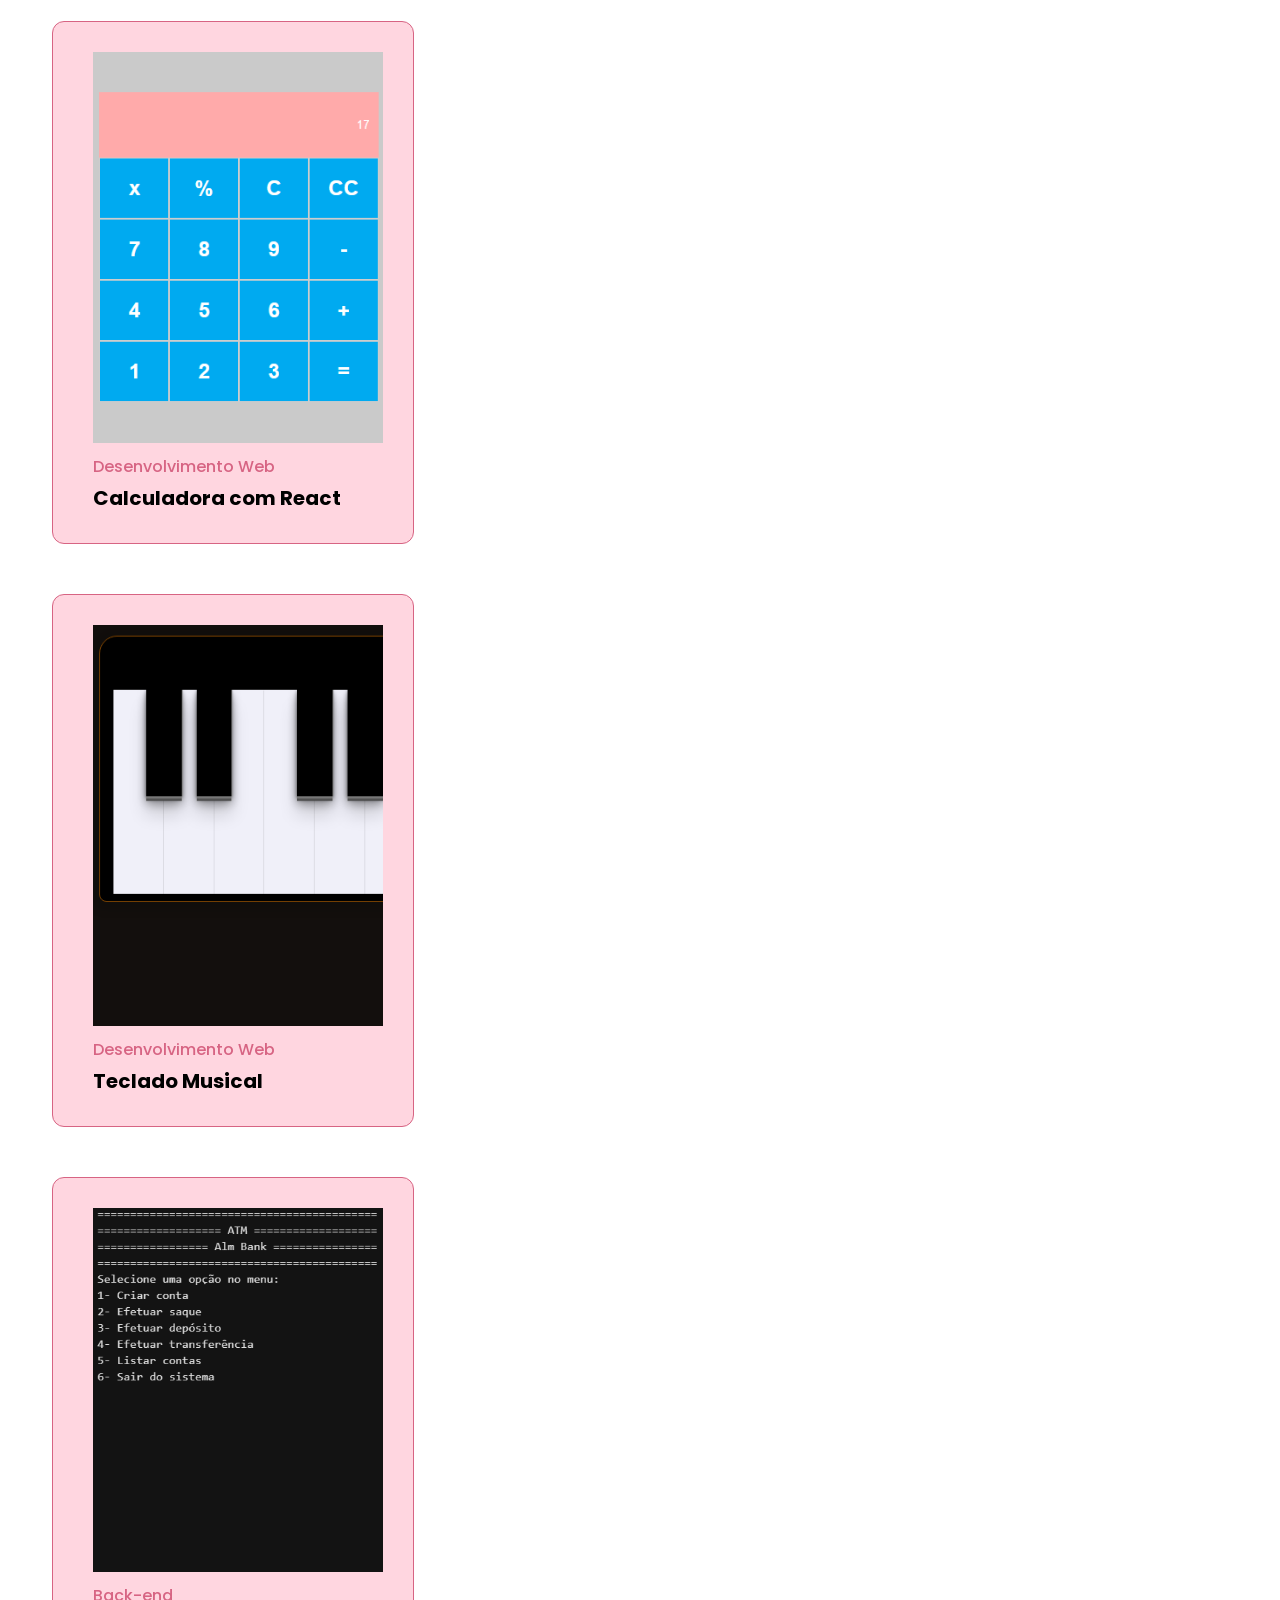
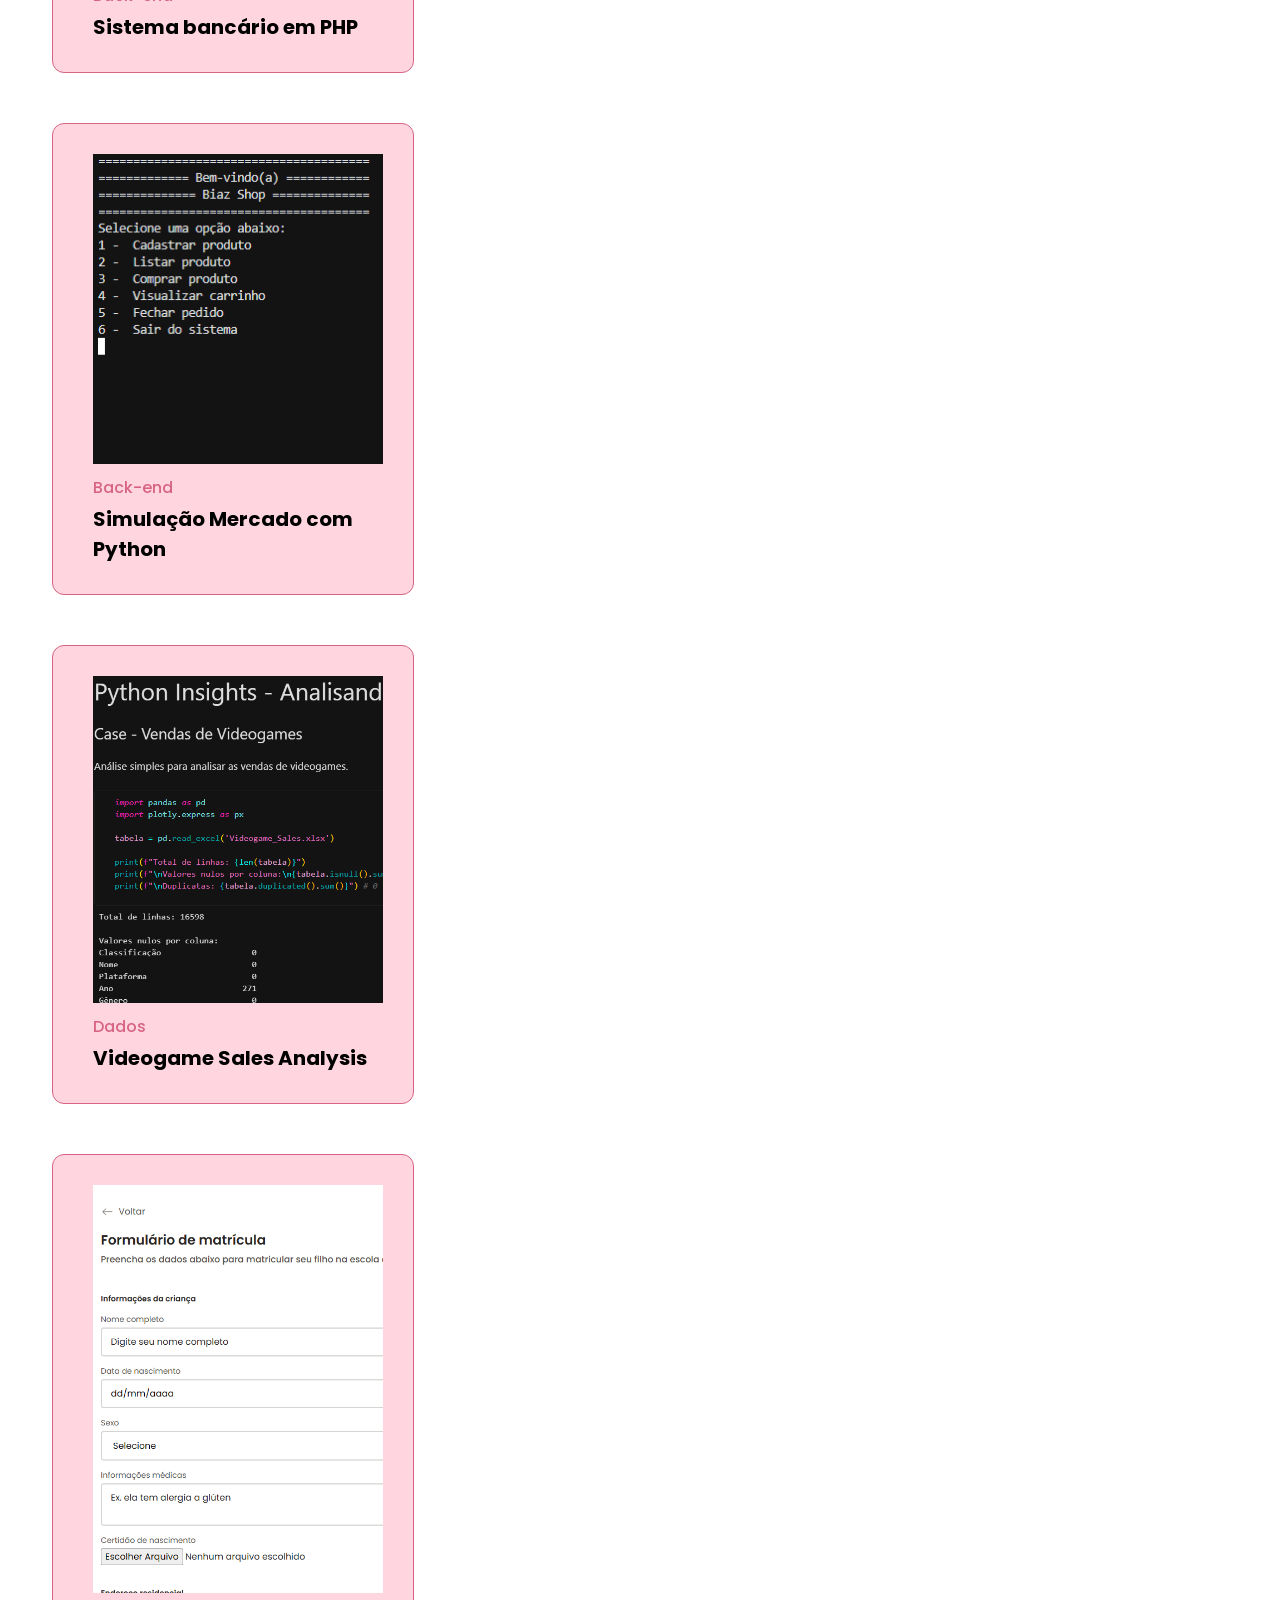
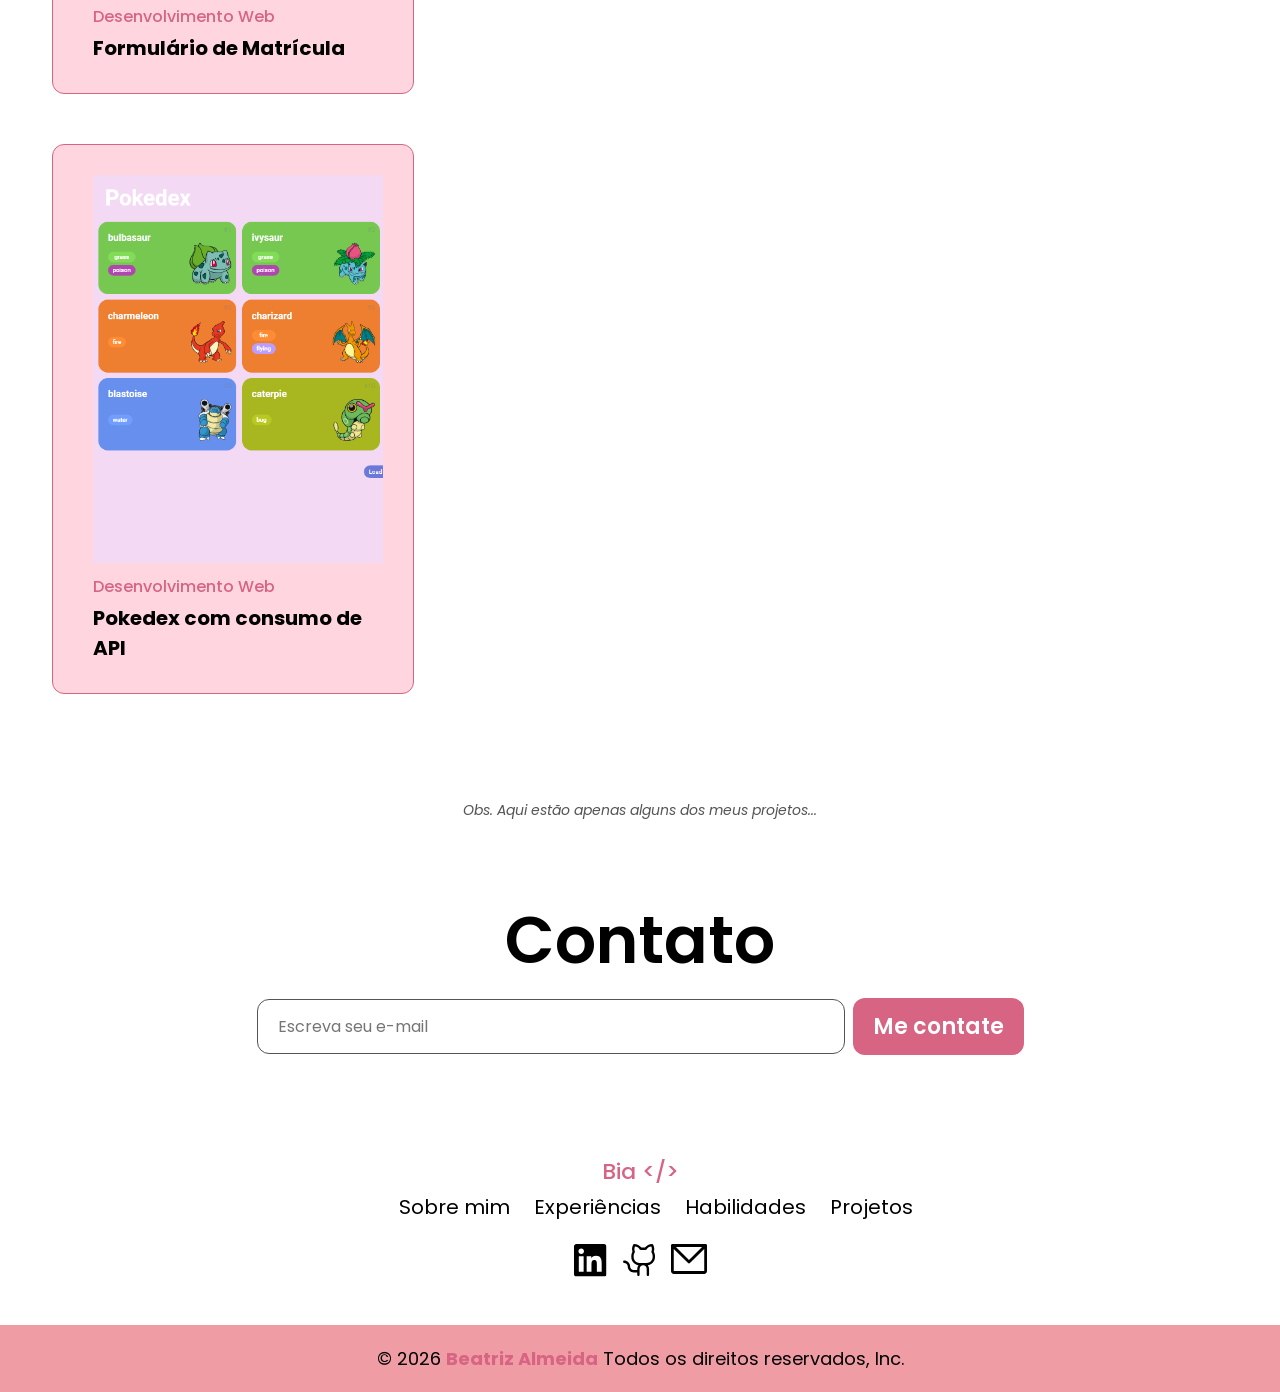
==== commit 4881484b: "atualizações tecnologias e experiências" ====
--- a/index.html
+++ b/index.html
@@ -117,10 +117,10 @@
                         <div class="apresentacao">
                             <p class="cumprimento">Olá! Eu sou a</p> 
                             <p class="meu-nome">Beatriz Almeida,</p>
-                            <h1>Desenvolvedora <span class="atribuicao">Front-end.</span></h1>
+                            <h1>Desenvolvedora <span class="atribuicao">Full-stack.</span></h1>
                             <p class="minha-descricao">
                                 Estudante de Análise e Desenvolvimento de Sistemas pela 
-                                UNOESTE (2 semestre), formada em Biomedicina pela UNOESTE 
+                                UNOESTE (3 semestre), formada em Biomedicina pela UNOESTE 
                                 também. Em constante desenvolvimento e aprendizado.
                             </p>
                         </div>
@@ -156,8 +156,24 @@
                                 <span>2026</span>
                             </div>
                             <div class="experiencia">
+                                <h3>Estágio em TI</h3>
+                                <h4>COCAL - 2 meses</h4>
+                                <p>
+                                    Manipulação, organização e tratamento de dados em planilhas, estruturando informações para apoiar análises e subsidiar a tomada de decisão.
+                                    Construção e manutenção de relatórios e dashboards interativos no Power BI.
+                                    Desenvolvo e otimizo fluxos de trabalho utilizando Power Automate.
+                                </p>
+                                <div class="aprendizados d-flex flex-row gap-3">
+                                    <span>Excel</span>
+                                    <span>Power BI</span>
+                                    <span>Power Automate</span>
+                                    <span>Power Apps</span>
+                                </div>
+                            </div>
+
+                            <div class="experiencia">
                                 <h3>Estágio em Desenvolvimento</h3>
-                                <h4>OxigenWeb - 3 meses</h4>
+                                <h4>OxigenWeb - 4 meses</h4>
                                 <p>
                                     Atuei no desenvolvimento de sites para treinamento, utilizando como referência 
                                     projetos já existentes montados no Figma e que já subiram para produção. Atuação 
@@ -192,7 +208,7 @@
                                 </button>
                                 <div class="collapse" id="exp1">
                                     <div class="experiencia">
-                                        <h4>OxigenWeb - 3 meses</h4>
+                                        <h4>OxigenWeb - 4 meses</h4>
                                         <p>
                                             Atuei no desenvolvimento de sites para treinamento, utilizando como referência 
                                             projetos já existentes montados no Figma e que já subiram para produção. Atuação 
@@ -209,6 +225,37 @@
                                     </div>
                                 </div>
                             </div>
+
+                            <div class="accordion-experiencia">
+                                <button class="btn btn-experiencias w-100 experiencia-mobile-btn" type="button" data-bs-toggle="collapse" data-bs-target="#exp1">
+                                    <div class="d-flex justify-content-between align-items-center w-100">
+                                        <div class="d-flex flex-column text-start">
+                                            <h3>Estágio em Desenvolvimento</h3>
+                                        </div>
+                                        <span>
+                                            <img src="images/icons/seta-accordion.svg" alt="">
+                                        </span>
+                                    </div>
+                                </button>
+                                <div class="collapse" id="exp1">
+                                    <div class="experiencia">
+                                        <h4>OxigenWeb - 4 meses</h4>
+                                        <p>
+                                            Atuei no desenvolvimento de sites para treinamento, utilizando como referência 
+                                            projetos já existentes montados no Figma e que já subiram para produção. Atuação 
+                                            em front-end e back-end, com uso de HTML, CSS, JavaScript, Bootstrap, Swiper e PHP. 
+                                            Apoio em atividades de suporte técnico e atendimento ao cliente.
+                                        </p>
+                                        <div class="aprendizados d-flex flex-wrap gap-3">
+                                            <span>HTML</span>
+                                            <span>CSS</span>
+                                            <span>JavaScript</span>
+                                            <span>PHP</span>
+                                            <span>Suporte técnico</span>
+                                        </div>
+                                    </div>
+                                </div>
+                            </div>
                         </div>
                     </div>
                     <div class="col-12">
@@ -219,7 +266,7 @@
                             </div>
                             <div class="experiencia">
                                 <h3>Analista de Atendimento Comercial</h3>
-                                <h4>SABESP - 1 ano e 1 mês</h4>
+                                <h4>SABESP - 1 ano e 3 meses</h4>
                                 <p>
                                     Atuei na análise e solução de problemas relacionados a medições e faturamentos, 
                                     desenvolvendo raciocínio lógico, análise de dados e atenção a detalhes. Apoiei 
@@ -255,7 +302,7 @@
                                 </button>
                                 <div class="collapse" id="exp2">
                                     <div class="experiencia">
-                                        <h4>SABESP - 1 ano e 1 mês</h4>
+                                        <h4>SABESP - 1 ano e 3 meses</h4>
                                         <p>
                                             Atuei na análise e solução de problemas relacionados a medições e faturamentos, 
                                             desenvolvendo raciocínio lógico, análise de dados e atenção a detalhes. Apoiei 
@@ -390,7 +437,9 @@
                                 <span>PHP</span>
                                 <span>Python</span>
                                 <span>Node.js</span>
-                                <span>C# .NET</span>
+                                <span>Express</span>
+                                <span>C#</span>
+                                <span>.NET</span>                                
                             </div>
                         </div>
                         <div class="area-habilidade">
--- a/css/style.css
+++ b/css/style.css
@@ -211,7 +211,7 @@
     background-size: cover;
     background-repeat: no-repeat;
     width: 12px;
-    height: 1350px;
+    height: 1680px;
     position: absolute;
     left: 13px;
     top: 100px;
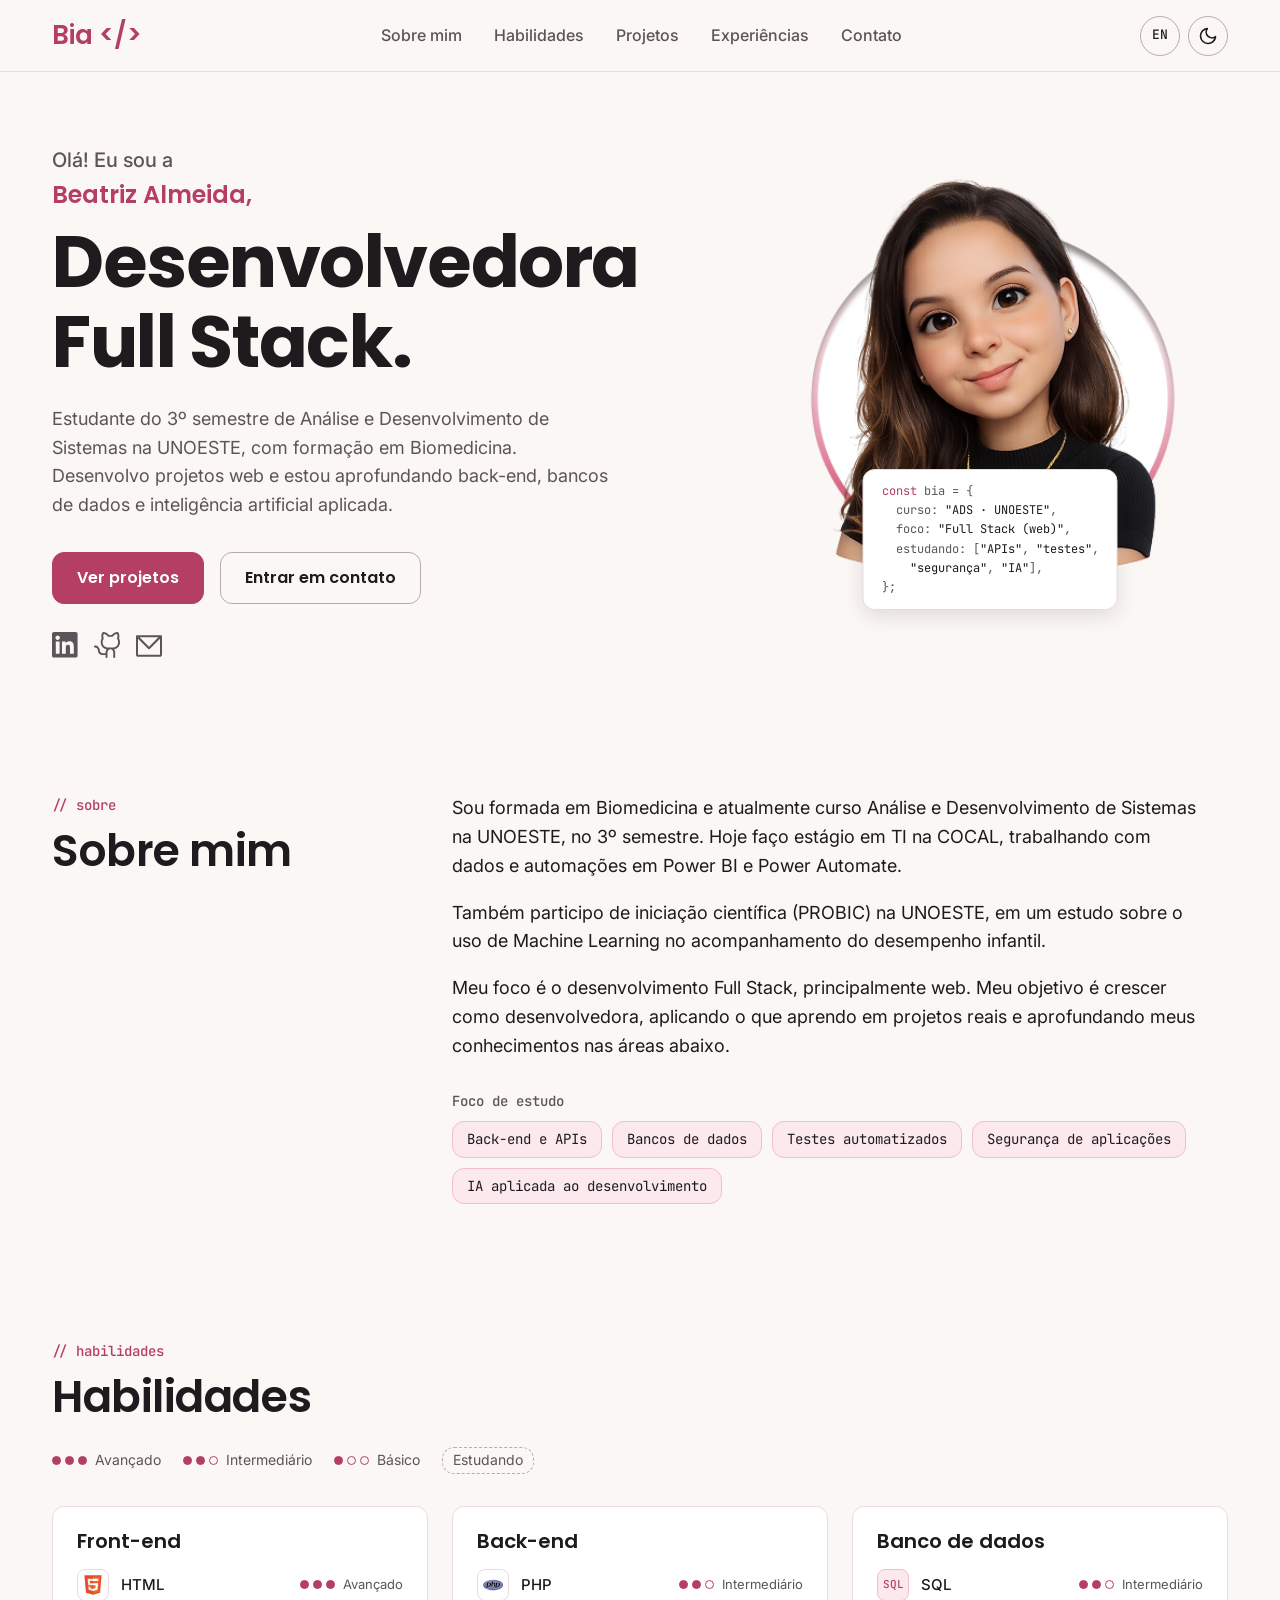
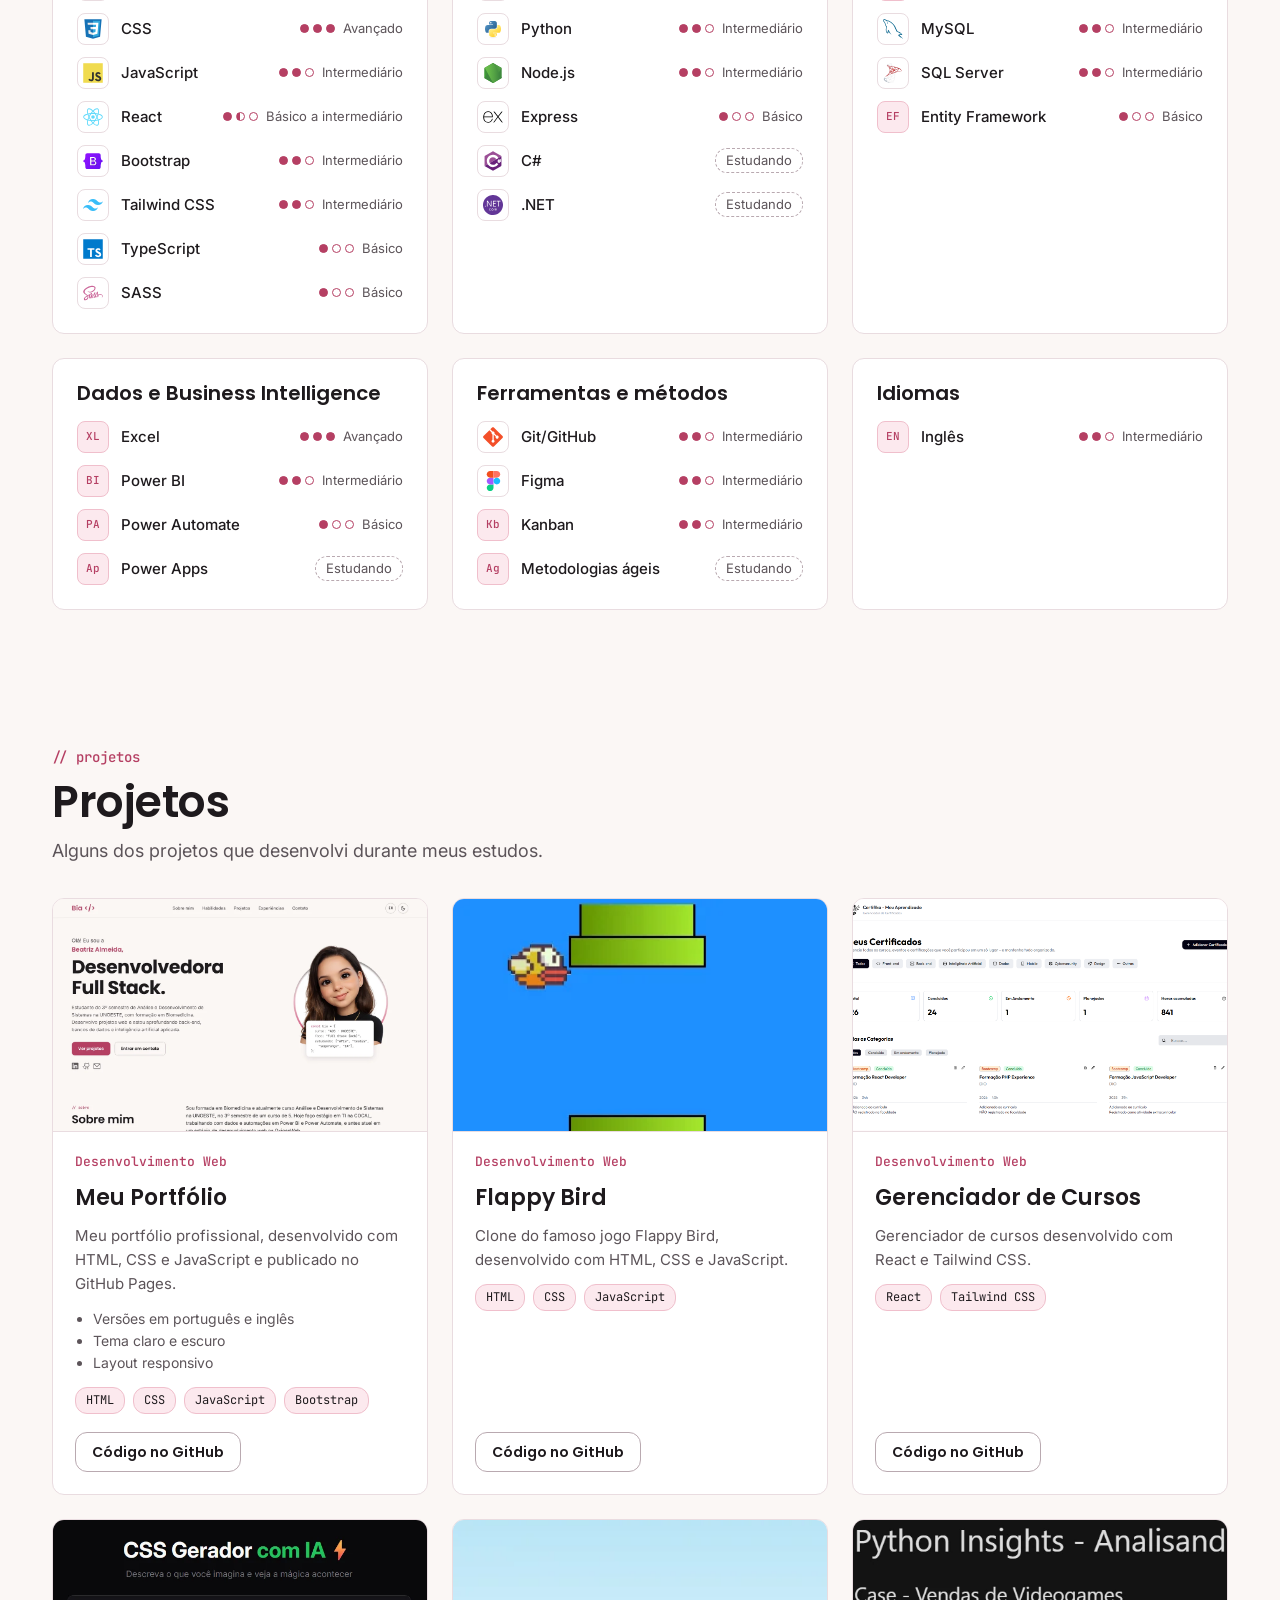
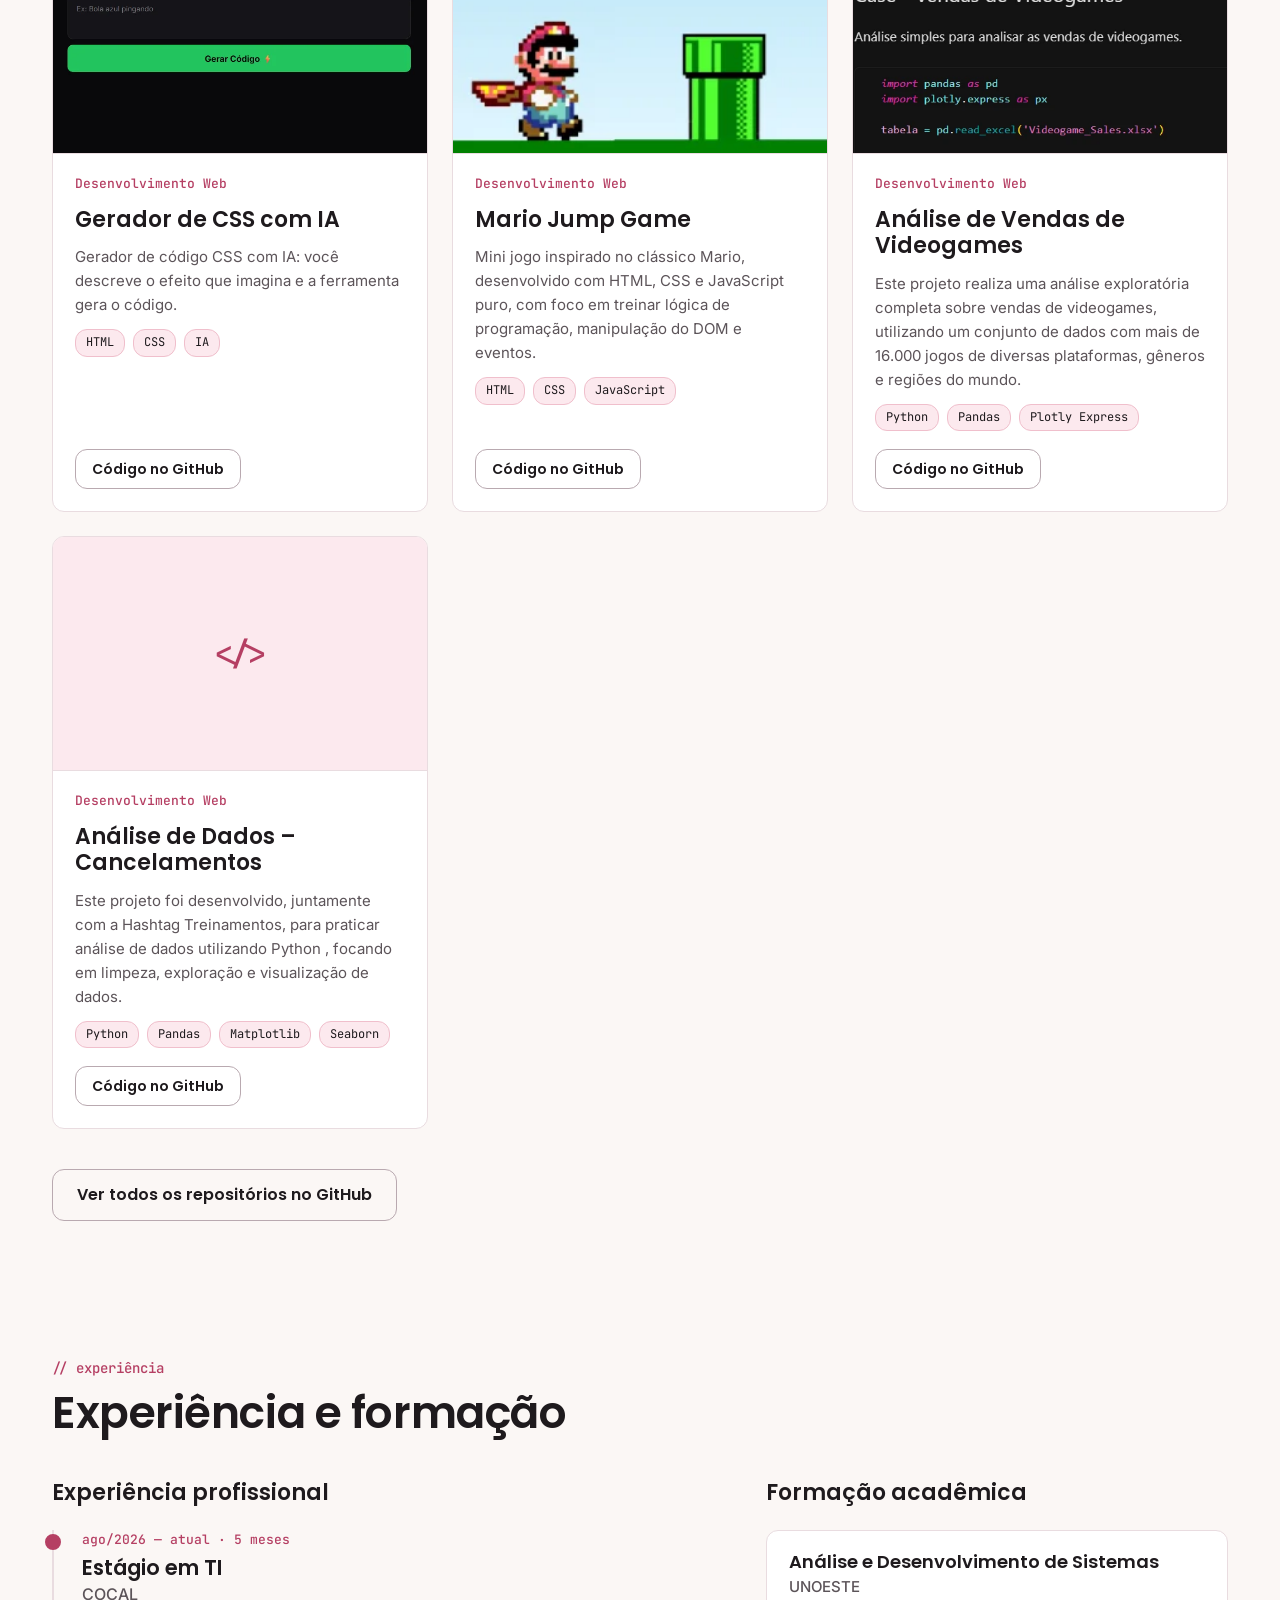
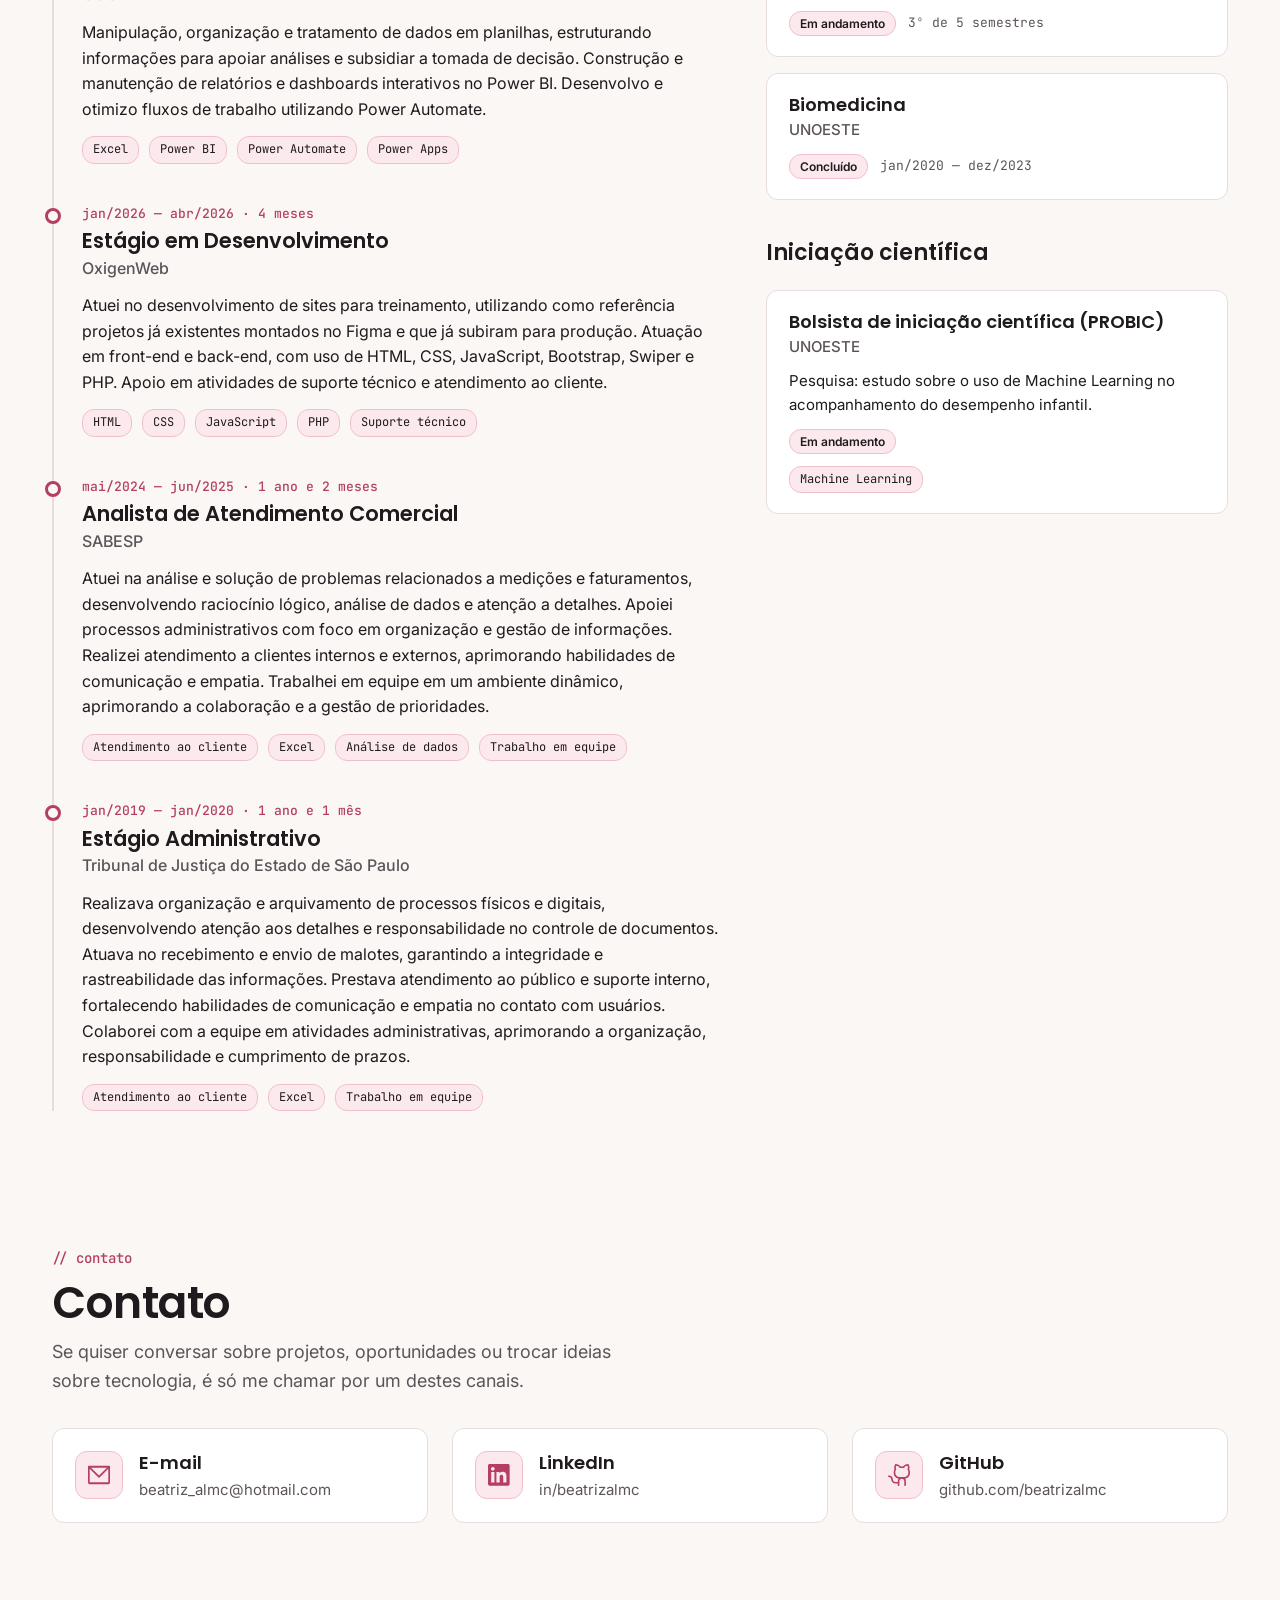
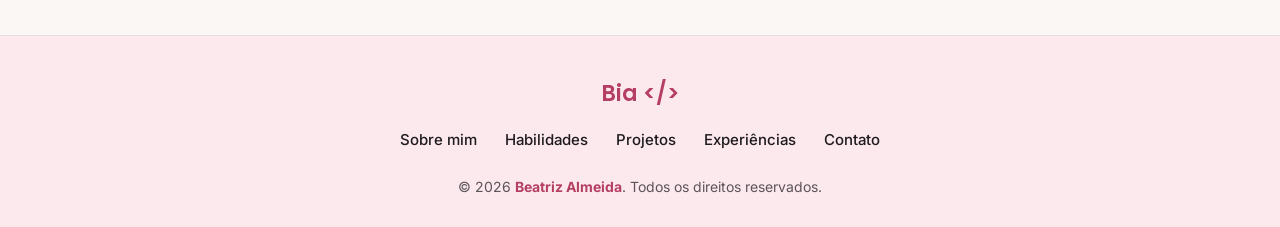
==== commit 5080966b: "Refinamento completo do Portfólio e add SEO" ====
--- a/index.html
+++ b/index.html
@@ -4,389 +4,195 @@
     <meta charset="UTF-8">
     <meta name="viewport" content="width=device-width, initial-scale=1.0">
     <meta http-equiv="X-UA-Compatible" content="ie=edge">
-    <meta name="color-scheme" content="only light">
-
-    <title>Portfólio - Beatriz Almeida</title>
+
+    <title>Beatriz Almeida | Desenvolvedora Full Stack</title>
+    <meta name="description" content="Portfólio de Beatriz Almeida, estudante de Análise e Desenvolvimento de Sistemas na UNOESTE. Projetos web, habilidades em Full Stack e dados, experiência e contato.">
+    <meta name="author" content="Beatriz Almeida">
+    <meta name="theme-color" content="#FBF7F5" media="(prefers-color-scheme: light)">
+    <meta name="theme-color" content="#151215" media="(prefers-color-scheme: dark)">
+
+    <!--Idiomas e endereço da página-->
+    <link rel="canonical" href="https://beatrizalmc.github.io/meu-portfolio/">
+    <link rel="alternate" hreflang="pt-BR" href="https://beatrizalmc.github.io/meu-portfolio/">
+    <link rel="alternate" hreflang="en" href="https://beatrizalmc.github.io/meu-portfolio/en/">
+    <link rel="alternate" hreflang="x-default" href="https://beatrizalmc.github.io/meu-portfolio/">
+
+    <!--Prévia ao compartilhar o link (Open Graph e Twitter)-->
+    <meta property="og:type" content="website">
+    <meta property="og:site_name" content="Beatriz Almeida">
+    <meta property="og:title" content="Beatriz Almeida | Desenvolvedora Full Stack">
+    <meta property="og:description" content="Portfólio de Beatriz Almeida, estudante de Análise e Desenvolvimento de Sistemas na UNOESTE. Projetos web, habilidades em Full Stack e dados, experiência e contato.">
+    <meta property="og:url" content="https://beatrizalmc.github.io/meu-portfolio/">
+    <meta property="og:image" content="https://beatrizalmc.github.io/meu-portfolio/images/og-preview.png">
+    <meta property="og:image:width" content="1200">
+    <meta property="og:image:height" content="630">
+    <meta property="og:image:alt" content="Beatriz Almeida, Desenvolvedora Full Stack">
+    <meta property="og:locale" content="pt_BR">
+    <meta property="og:locale:alternate" content="en_US">
+    <meta name="twitter:card" content="summary_large_image">
+    <meta name="twitter:title" content="Beatriz Almeida | Desenvolvedora Full Stack">
+    <meta name="twitter:description" content="Portfólio de Beatriz Almeida, estudante de Análise e Desenvolvimento de Sistemas na UNOESTE. Projetos web, habilidades em Full Stack e dados, experiência e contato.">
+    <meta name="twitter:image" content="https://beatrizalmc.github.io/meu-portfolio/images/og-preview.png">
+
+    <!--Dados estruturados (ajudam o Google a entender quem é a pessoa da página)-->
+    <script type="application/ld+json">
+{
+    "@context": "https://schema.org",
+    "@type": "Person",
+    "name": "Beatriz Almeida",
+    "jobTitle": "Desenvolvedora Full Stack",
+    "url": "https://beatrizalmc.github.io/meu-portfolio/",
+    "image": "https://beatrizalmc.github.io/meu-portfolio/images/og-preview.png",
+    "sameAs": [
+        "https://www.linkedin.com/in/beatrizalmc",
+        "https://github.com/beatrizalmc"
+    ]
+}
+    </script>
 
     <link rel="icon" type="image/png" href="images/icons/favicon.png">
 
     <!--Fonte-->
     <link rel="preconnect" href="https://fonts.googleapis.com">
     <link rel="preconnect" href="https://fonts.gstatic.com" crossorigin>
-    <link href="https://fonts.googleapis.com/css2?family=Poppins:ital,wght@0,100;0,200;0,300;0,400;0,500;0,600;0,700;0,800;0,900;1,100;1,200;1,300;1,400;1,500;1,600;1,700;1,800;1,900&display=swap" rel="stylesheet">
-
-    <!--Swiper-->
-    <link rel="stylesheet" href="https://cdn.jsdelivr.net/npm/swiper@12/swiper-bundle.min.css"/>
+    <link href="https://fonts.googleapis.com/css2?family=Poppins:wght@500;600;700&family=Inter:wght@400;500;600;700&family=JetBrains+Mono:wght@400;500&display=swap" rel="stylesheet">
+
 
     <!--Bootstrap-->
-    <link href="https://cdn.jsdelivr.net/npm/bootstrap-icons/font/bootstrap-icons.css" rel="stylesheet">
     <link href="https://cdn.jsdelivr.net/npm/bootstrap@5.3.8/dist/css/bootstrap.min.css" rel="stylesheet" integrity="sha384-sRIl4kxILFvY47J16cr9ZwB07vP4J8+LH7qKQnuqkuIAvNWLzeN8tE5YBujZqJLB" crossorigin="anonymous">
 
     <!--CSS-->
     <link rel="stylesheet" href="css/style.css">
 </head>
 <body>
+    <script>
+        // Avisa o CSS que o JavaScript está ativo (as animações ao rolar dependem disso)
+        document.documentElement.classList.add("js");
+
+        // Aplica o tema salvo antes de desenhar a página (evita piscar no tema errado)
+        try {
+            const temaSalvo = localStorage.getItem("tema");
+            const prefereEscuro = window.matchMedia("(prefers-color-scheme: dark)").matches;
+
+            if (temaSalvo === "escuro" || (!temaSalvo && prefereEscuro)) {
+                document.body.classList.add("dark");
+            }
+        } catch (erro) {}
+    </script>
+
+    <!-- Ícones reutilizáveis (usados com <use href="#icone-...">) -->
+    <svg width="0" height="0" style="position: absolute;" aria-hidden="true" focusable="false">
+        <symbol id="icone-linkedin" viewBox="0 0 33 33"><path d="M30.0713 0H2.39759C1.07194 0 0 1.04657 0 2.3405V30.1284C0 31.4223 1.07194 32.4752 2.39759 32.4752H30.0713C31.397 32.4752 32.4752 31.4223 32.4752 30.1347V2.3405C32.4752 1.04657 31.397 0 30.0713 0ZM9.63475 27.6737H4.8142V12.1719H9.63475V27.6737ZM7.22447 10.0597C5.67683 10.0597 4.42729 8.81018 4.42729 7.26887C4.42729 5.72757 5.67683 4.47803 7.22447 4.47803C8.76578 4.47803 10.0153 5.72757 10.0153 7.26887C10.0153 8.80384 8.76578 10.0597 7.22447 10.0597ZM27.6737 27.6737H22.8595V20.1385C22.8595 18.3434 22.8278 16.0283 20.3541 16.0283C17.8487 16.0283 17.4681 17.9882 17.4681 20.0116V27.6737H12.6603V12.1719H17.2778V14.2904H17.3413C17.9819 13.0726 19.5549 11.785 21.8954 11.785C26.7731 11.785 27.6737 14.9944 27.6737 19.168V27.6737Z" fill="currentColor"/></symbol>
+        <symbol id="icone-github" viewBox="0 0 32 32"><path d="M30.8607 7.65631C31.223 6.48771 31.3392 5.25673 31.202 4.04098C31.0649 2.82524 30.6773 1.6511 30.0637 0.592612C29.9597 0.412402 29.81 0.262762 29.6298 0.158738C29.4496 0.0547136 29.2451 -2.73383e-05 29.037 1.93946e-05C27.6566 -0.00287012 26.2946 0.317151 25.0598 0.934514C23.8251 1.55188 22.7519 2.44947 21.9259 3.55557H18.3704C17.5444 2.44947 16.4712 1.55188 15.2365 0.934514C14.0017 0.317151 12.6397 -0.00287012 11.2593 1.93946e-05C11.0512 -2.73383e-05 10.8467 0.0547136 10.6665 0.158738C10.4863 0.262762 10.3366 0.412402 10.2326 0.592612C9.61903 1.6511 9.23145 2.82524 9.09427 4.04098C8.95709 5.25673 9.07329 6.48771 9.43556 7.65631C8.7033 8.93441 8.31105 10.3789 8.2963 11.8519V13.037C8.29879 15.0424 9.02677 16.9791 10.3458 18.4896C11.6649 20 13.4859 20.9822 15.4726 21.2548C14.6616 22.2925 14.2215 23.5719 14.2222 24.8889V26.0741H10.6667C9.72367 26.0741 8.81931 25.6995 8.15251 25.0327C7.48571 24.3659 7.11111 23.4615 7.11111 22.5185C7.11111 21.7403 6.95783 20.9697 6.66003 20.2508C6.36222 19.5318 5.92572 18.8785 5.37545 18.3283C4.82517 17.778 4.17191 17.3415 3.45294 17.0437C2.73397 16.7459 1.96339 16.5926 1.18519 16.5926C0.870854 16.5926 0.569398 16.7175 0.347133 16.9397C0.124867 17.162 0 17.4635 0 17.7778C0 18.0921 0.124867 18.3936 0.347133 18.6158C0.569398 18.8381 0.870854 18.963 1.18519 18.963C2.12818 18.963 3.03255 19.3376 3.69934 20.0044C4.36614 20.6712 4.74074 21.5755 4.74074 22.5185C4.74074 24.0902 5.36508 25.5975 6.4764 26.7088C7.58773 27.8201 9.09501 28.4444 10.6667 28.4444H14.2222V30.8148C14.2222 31.1291 14.3471 31.4306 14.5694 31.6529C14.7916 31.8751 15.0931 32 15.4074 32C15.7217 32 16.0232 31.8751 16.2455 31.6529C16.4677 31.4306 16.5926 31.1291 16.5926 30.8148V24.8889C16.5926 23.9459 16.9672 23.0415 17.634 22.3747C18.3008 21.7079 19.2052 21.3333 20.1481 21.3333C21.0911 21.3333 21.9955 21.7079 22.6623 22.3747C23.3291 23.0415 23.7037 23.9459 23.7037 24.8889V30.8148C23.7037 31.1291 23.8286 31.4306 24.0508 31.6529C24.2731 31.8751 24.5746 32 24.8889 32C25.2032 32 25.5047 31.8751 25.7269 31.6529C25.9492 31.4306 26.0741 31.1291 26.0741 30.8148V24.8889C26.0748 23.5719 25.6347 22.2925 24.8237 21.2548C26.8104 20.9822 28.6314 20 29.9505 18.4896C31.2695 16.9791 31.9975 15.0424 32 13.037V11.8519C31.9852 10.3789 31.593 8.93441 30.8607 7.65631ZM29.6296 13.037C29.6296 14.6087 29.0053 16.116 27.894 17.2273C26.7826 18.3386 25.2754 18.963 23.7037 18.963H16.5926C15.0209 18.963 13.5137 18.3386 12.4023 17.2273C11.291 16.116 10.6667 14.6087 10.6667 13.037V11.8519C10.6812 10.6667 11.036 9.51071 11.6889 8.52149C11.8106 8.36108 11.8894 8.1723 11.9179 7.97297C11.9464 7.77364 11.9237 7.57034 11.8519 7.38224C11.5431 6.58609 11.3946 5.73684 11.4147 4.88317C11.4347 4.0295 11.6231 3.18818 11.9689 2.40743C12.9388 2.51177 13.8729 2.83308 14.7017 3.34753C15.5306 3.86198 16.2331 4.55639 16.757 5.37928C16.8638 5.54625 17.0108 5.68377 17.1844 5.77928C17.3581 5.87478 17.5529 5.9252 17.7511 5.92594H22.5437C22.7426 5.92595 22.9384 5.87588 23.1129 5.78034C23.2874 5.6848 23.435 5.54688 23.5422 5.37928C24.0661 4.55632 24.7686 3.86185 25.5974 3.34739C26.4263 2.83293 27.3604 2.51166 28.3304 2.40743C28.6757 3.18838 28.8635 4.02979 28.8831 4.88346C28.9027 5.73714 28.7536 6.58628 28.4444 7.38224C28.3728 7.56854 28.3488 7.76978 28.3747 7.9677C28.4006 8.16562 28.4755 8.35394 28.5926 8.51557C29.2519 9.50479 29.612 10.6632 29.6296 11.8519V13.037Z" fill="currentColor"/></symbol>
+        <symbol id="icone-email" viewBox="0 0 36 30"><path d="M34.6154 0H1.38462C1.01739 0 0.66521 0.158036 0.405544 0.43934C0.145879 0.720645 0 1.10218 0 1.5V27C0 27.7956 0.291757 28.5587 0.811089 29.1213C1.33042 29.6839 2.03479 30 2.76923 30H33.2308C33.9652 30 34.6696 29.6839 35.1889 29.1213C35.7082 28.5587 36 27.7956 36 27V1.5C36 1.10218 35.8541 0.720645 35.5945 0.43934C35.3348 0.158036 34.9826 0 34.6154 0ZM31.0552 3L18 15.9656L4.94481 3H31.0552ZM33.2308 27H2.76923V4.91063L17.0637 19.1062C17.3191 19.3603 17.6532 19.5012 18 19.5012C18.3468 19.5012 18.6809 19.3603 18.9363 19.1062L33.2308 4.91063V27Z" fill="currentColor"/></symbol>
+    </svg>
+
+    <a class="pular-conteudo" href="#conteudo">Pular para o conteúdo</a>
+
     <header>
-        <div class="d-flex flex-row align-items-center justify-content-between">
-            <div class="d-none d-lg-block">
-                <span class="logo">Bia &lt;/&gt;</span>
-            </div>
-            <div class="d-none d-lg-block">
-                <nav>
-                    <ul class="d-flex flex-row gap-4 m-0">
+        <div class="container-fluid container-xxl">
+            <div class="d-flex flex-row align-items-center justify-content-between">
+                <a href="#inicio" class="logo" aria-label="Bia, ir para o início">Bia &lt;/&gt;</a>
+
+                <nav class="menu" id="menu" aria-label="Menu principal">
+                    <ul>
                         <li><a href="#sobre-mim">Sobre mim</a></li>
-                        <li><a href="#experiencias">Experiências</a></li>
                         <li><a href="#habilidades">Habilidades</a></li>
                         <li><a href="#projetos">Projetos</a></li>
+                        <li><a href="#experiencias">Experiências</a></li>
+                        <li><a href="#contato">Contato</a></li>
                     </ul>
                 </nav>
-            </div>
-            <div class="d-none d-lg-block">
-                <div class="d-flex flex-row gap-3">
-                    <div class="btn-languages">
-                        <button class="btn-en">
-                            EN
-                        </button>
-                    </div>
-                    <div class="btn-temas dropdown-temas">
-                        <button class="dropdown-temas-btn">
-                            <img src="images/icons/modos-tema.svg" alt="">
-                        </button>
-                        <div class="dropdown-menu-temas">
-                            <button class="btn-tema-claro">
-                                <img src="images/icons/tema-claro.svg" alt="Tema Claro">
-                            </button>
-                            <button class="btn-tema-escuro mt-1">
-                                <img src="images/icons/tema-escuro.svg" alt="Tema Escuro">
-                            </button>
-                        </div>
-                    </div>
-                </div>
-            </div>
-        </div>
-        <div class="d-lg-none">
-            <div class="d-flex flex-row align-items-center justify-content-between">
-                <div>
-                    <button class="menu-mobile-btn">
-                        <img src="images/icons/menu.svg" alt="Menu">
+
+                <div class="acoes-header d-flex flex-row align-items-center gap-2">
+                    <a class="btn-idioma" href="en/" hreflang="en" lang="en" aria-label="Ver em inglês (English)">EN</a>
+
+                    <button type="button" class="btn-tema" aria-pressed="false"
+                        data-label-claro="Ativar tema claro" data-label-escuro="Ativar tema escuro"
+                        aria-label="Ativar tema escuro">
+                        <svg class="icone-lua" width="20" height="20" viewBox="0 0 24 24" fill="none" stroke="currentColor" stroke-width="2" stroke-linecap="round" stroke-linejoin="round" aria-hidden="true"><path d="M21 12.79A9 9 0 1 1 11.21 3 7 7 0 0 0 21 12.79z"/></svg>
+                        <svg class="icone-sol" width="20" height="20" viewBox="0 0 24 24" fill="none" stroke="currentColor" stroke-width="2" stroke-linecap="round" stroke-linejoin="round" aria-hidden="true"><circle cx="12" cy="12" r="4"/><path d="M12 2v2M12 20v2M4.93 4.93l1.41 1.41M17.66 17.66l1.41 1.41M2 12h2M20 12h2M4.93 19.07l1.41-1.41M17.66 6.34l1.41-1.41"/></svg>
                     </button>
-                    <div class="menu-mobile">
-                        <nav>
-                            <ul>
-                                <li><a href="#sobre-mim">Sobre mim</a></li>
-                                <li><a href="#experiencias">Experiências</a></li>
-                                <li><a href="#habilidades">Habilidades</a></li>
-                                <li><a href="#projetos">Projetos</a></li>
-                            </ul>
-                        </nav>
-                        <div class="botoes-mobile d-flex flex-row gap-3">
-                            <div class="btn-languages">
-                                <button class="btn-en">
-                                    EN
-                                </button>
-                            </div>
-                            <div class="btn-temas dropdown-temas">
-                                <button class="dropdown-temas-btn">
-                                    <img src="images/icons/modos-tema.svg" alt="">
-                                </button>
-                                <div class="dropdown-menu-temas">
-                                    <button class="btn-tema-claro">
-                                        <img src="images/icons/tema-claro.svg" alt="Tema Claro">
-                                    </button>
-                                    <button class="btn-tema-escuro mt-1">
-                                        <img src="images/icons/tema-escuro.svg" alt="Tema Escuro">
-                                    </button>
-                                </div>
-                            </div>
-                        </div>
-                    </div>
-                </div>
-                <div>
-                    <span class="logo">Bia &lt;/&gt;</span>
+
+                    <button type="button" class="menu-mobile-btn" aria-controls="menu" aria-expanded="false"
+                        data-label-abrir="Abrir menu" data-label-fechar="Fechar menu"
+                        aria-label="Abrir menu">
+                        <svg class="icone-menu" width="20" height="20" viewBox="0 0 24 24" fill="none" stroke="currentColor" stroke-width="2" stroke-linecap="round" aria-hidden="true"><path d="M4 6h16M4 12h16M4 18h16"/></svg>
+                        <svg class="icone-fechar" width="20" height="20" viewBox="0 0 24 24" fill="none" stroke="currentColor" stroke-width="2" stroke-linecap="round" aria-hidden="true"><path d="M6 6l12 12M18 6L6 18"/></svg>
+                    </button>
                 </div>
             </div>
         </div>
     </header>
 
-    <main>
-        <!--Sobre mim: Introdução-->
+    <main id="conteudo" tabindex="-1">
+        <!--Apresentação (Hero)-->
+        <section class="hero" id="inicio">
+            <div class="container-fluid container-xxl">
+                <div class="row align-items-center">
+                    <div class="col-12 col-lg-7 escrita order-2 order-lg-1">
+                        <div class="apresentacao">
+                            <p class="cumprimento">Olá! Eu sou a</p>
+                            <p class="meu-nome">Beatriz Almeida,</p>
+                            <h1>Desenvolvedora <span class="atribuicao">Full Stack.</span></h1>
+                            <p class="minha-descricao">
+                                Estudante do 3º semestre de Análise e Desenvolvimento de Sistemas na UNOESTE, com formação em Biomedicina. Desenvolvo projetos web e estou aprofundando back-end, bancos de dados e inteligência artificial aplicada.
+                            </p>
+                        </div>
+                        <div class="botoes-hero d-flex flex-row flex-wrap gap-3">
+                            <a href="#projetos" class="btn-principal">Ver projetos</a>
+                            <a href="#contato" class="btn-secundario">Entrar em contato</a>
+                            <!-- <a href="assets/curriculo.pdf" class="btn-secundario" target="_blank" rel="noopener noreferrer">Currículo</a> -->
+                        </div>
+                        <div class="redes d-flex flex-row gap-3 align-items-center" role="group" aria-label="Redes e contato">
+                            <a href="https://www.linkedin.com/in/beatrizalmc" target="_blank" rel="noopener noreferrer" aria-label="LinkedIn de Beatriz">
+                                <svg width="26" height="26" aria-hidden="true"><use href="#icone-linkedin"/></svg>
+                            </a>
+                            <a href="https://github.com/beatrizalmc" target="_blank" rel="noopener noreferrer" aria-label="GitHub de Beatriz">
+                                <svg width="26" height="26" aria-hidden="true"><use href="#icone-github"/></svg>
+                            </a>
+                            <a href="mailto:beatriz_almc@hotmail.com" aria-label="Enviar e-mail para Beatriz">
+                                <svg width="26" height="22" aria-hidden="true"><use href="#icone-email"/></svg>
+                            </a>
+                        </div>
+                    </div>
+                    <div class="col-12 col-lg-5 order-1 order-lg-2">
+                        <div class="hero-visual">
+                            <img src="images/foto-principal.png" fetchpriority="high" alt="Ilustração de Beatriz Almeida" width="353" height="381">
+                            <div class="cartao-codigo" aria-hidden="true">
+<pre><code><span class="c-chave">const</span> bia = {
+  curso: <span class="c-texto">"ADS · UNOESTE"</span>,
+  foco: <span class="c-texto">"Full Stack (web)"</span>,
+  estudando: [<span class="c-texto">"APIs"</span>, <span class="c-texto">"testes"</span>,
+    <span class="c-texto">"segurança"</span>, <span class="c-texto">"IA"</span>],
+};</code></pre>
+                            </div>
+                        </div>
+                    </div>
+                </div>
+            </div>
+        </section>
+
+        <!--Sobre mim-->
         <section class="sobre-mim" id="sobre-mim">
             <div class="container-fluid container-xxl">
                 <div class="row">
-                    <div class="col-12 col-lg-8 escrita">
-                        <div class="apresentacao">
-                            <p class="cumprimento">Olá! Eu sou a</p> 
-                            <p class="meu-nome">Beatriz Almeida,</p>
-                            <h1>Desenvolvedora <span class="atribuicao">Full-stack.</span></h1>
-                            <p class="minha-descricao">
-                                Estudante de Análise e Desenvolvimento de Sistemas pela 
-                                UNOESTE (3 semestre), formada em Biomedicina pela UNOESTE 
-                                também. Em constante desenvolvimento e aprendizado.
-                            </p>
-                        </div>
-                        <div class="descricao d-flex flex-row gap-3 align-items-center">
-                            <a href="https://www.linkedin.com/in/beatrizalmc" target="_blank">
-                                <img src="images/icons/linkedin.svg" alt="LinkedIn">
-                            </a>
-                            <a href="https://github.com/beatrizalmc" target="_blank">
-                                <img src="images/icons/github.svg" alt="GitHub">
-                            </a>
-                            <a href="mailto:beatriz.almeida@hotmail.com">
-                                <img src="images/icons/email.svg" alt="Email">
-                            </a>
-                            <!-- <button type="button" class="btn-download-cv">Download CV</button> -->
-                        </div>
-                    </div>
-                    <div class="col-12 col-lg-4 img-foto-principal">
-                        <img src="images/foto-principal.png" alt="Boneco Beatriz">
-                    </div>
-                </div>
-            </div>
-        </section>
-
-        <!--Experiências Profissionais-->
-        <section class="experiencias" id="experiencias">
-            <div class="container-fluid container-xxl">
-                <div class="row todas-experiencias d-flex flex-column gap-3">
-                    <h2>Experiências Profissionais</h2>
-                    <div class="col-12">
-                        <div class="d-none d-lg-block">
-                            <div class="ano-experiencia d-flex flex-row gap-2">
-                                <img src="images/icons/bolinha.svg" alt="">
-                                <span>2026</span>
-                            </div>
-                            <div class="experiencia">
-                                <h3>Estágio em TI</h3>
-                                <h4>COCAL - 2 meses</h4>
-                                <p>
-                                    Manipulação, organização e tratamento de dados em planilhas, estruturando informações para apoiar análises e subsidiar a tomada de decisão.
-                                    Construção e manutenção de relatórios e dashboards interativos no Power BI.
-                                    Desenvolvo e otimizo fluxos de trabalho utilizando Power Automate.
-                                </p>
-                                <div class="aprendizados d-flex flex-row gap-3">
-                                    <span>Excel</span>
-                                    <span>Power BI</span>
-                                    <span>Power Automate</span>
-                                    <span>Power Apps</span>
-                                </div>
-                            </div>
-
-                            <div class="experiencia">
-                                <h3>Estágio em Desenvolvimento</h3>
-                                <h4>OxigenWeb - 4 meses</h4>
-                                <p>
-                                    Atuei no desenvolvimento de sites para treinamento, utilizando como referência 
-                                    projetos já existentes montados no Figma e que já subiram para produção. Atuação 
-                                    em front-end e back-end, com uso de HTML, CSS, JavaScript, Bootstrap, Swiper e PHP. 
-                                    Apoio em atividades de suporte técnico e atendimento ao cliente.
-                                </p>
-                                <div class="aprendizados d-flex flex-row gap-3">
-                                    <span>HTML</span>
-                                    <span>CSS</span>
-                                    <span>JavaScript</span>
-                                    <span>PHP</span>
-                                    <span>Suporte técnico</span>
-                                </div>
-                            </div>
-                        </div>
-                        <!-- Mobile Accordion -->
-                        <div class="d-lg-none">
-                            <div class="ano-experiencia d-flex flex-row gap-2">
-                                <img src="images/icons/bolinha.svg" alt="">
-                                <span>2026</span>
-                            </div>
-                            <div class="accordion-experiencia">
-                                <button class="btn btn-experiencias w-100 experiencia-mobile-btn" type="button" data-bs-toggle="collapse" data-bs-target="#exp1">
-                                    <div class="d-flex justify-content-between align-items-center w-100">
-                                        <div class="d-flex flex-column text-start">
-                                            <h3>Estágio em Desenvolvimento</h3>
-                                        </div>
-                                        <span>
-                                            <img src="images/icons/seta-accordion.svg" alt="">
-                                        </span>
-                                    </div>
-                                </button>
-                                <div class="collapse" id="exp1">
-                                    <div class="experiencia">
-                                        <h4>OxigenWeb - 4 meses</h4>
-                                        <p>
-                                            Atuei no desenvolvimento de sites para treinamento, utilizando como referência 
-                                            projetos já existentes montados no Figma e que já subiram para produção. Atuação 
-                                            em front-end e back-end, com uso de HTML, CSS, JavaScript, Bootstrap, Swiper e PHP. 
-                                            Apoio em atividades de suporte técnico e atendimento ao cliente.
-                                        </p>
-                                        <div class="aprendizados d-flex flex-wrap gap-3">
-                                            <span>HTML</span>
-                                            <span>CSS</span>
-                                            <span>JavaScript</span>
-                                            <span>PHP</span>
-                                            <span>Suporte técnico</span>
-                                        </div>
-                                    </div>
-                                </div>
-                            </div>
-
-                            <div class="accordion-experiencia">
-                                <button class="btn btn-experiencias w-100 experiencia-mobile-btn" type="button" data-bs-toggle="collapse" data-bs-target="#exp1">
-                                    <div class="d-flex justify-content-between align-items-center w-100">
-                                        <div class="d-flex flex-column text-start">
-                                            <h3>Estágio em Desenvolvimento</h3>
-                                        </div>
-                                        <span>
-                                            <img src="images/icons/seta-accordion.svg" alt="">
-                                        </span>
-                                    </div>
-                                </button>
-                                <div class="collapse" id="exp1">
-                                    <div class="experiencia">
-                                        <h4>OxigenWeb - 4 meses</h4>
-                                        <p>
-                                            Atuei no desenvolvimento de sites para treinamento, utilizando como referência 
-                                            projetos já existentes montados no Figma e que já subiram para produção. Atuação 
-                                            em front-end e back-end, com uso de HTML, CSS, JavaScript, Bootstrap, Swiper e PHP. 
-                                            Apoio em atividades de suporte técnico e atendimento ao cliente.
-                                        </p>
-                                        <div class="aprendizados d-flex flex-wrap gap-3">
-                                            <span>HTML</span>
-                                            <span>CSS</span>
-                                            <span>JavaScript</span>
-                                            <span>PHP</span>
-                                            <span>Suporte técnico</span>
-                                        </div>
-                                    </div>
-                                </div>
-                            </div>
-                        </div>
-                    </div>
-                    <div class="col-12">
-                        <div class="d-none d-lg-block">
-                            <div class="ano-experiencia d-flex flex-row gap-2">
-                                <img src="images/icons/bolinha.svg" alt="">
-                                <span>2024-2025</span>
-                            </div>
-                            <div class="experiencia">
-                                <h3>Analista de Atendimento Comercial</h3>
-                                <h4>SABESP - 1 ano e 3 meses</h4>
-                                <p>
-                                    Atuei na análise e solução de problemas relacionados a medições e faturamentos, 
-                                    desenvolvendo raciocínio lógico, análise de dados e atenção a detalhes. Apoiei 
-                                    processos administrativos com foco em organização e gestão de informações. Realizei 
-                                    atendimento a clientes internos e externos, aprimorando habilidades de comunicação 
-                                    e empatia. Trabalhei em equipe em um ambiente dinâmico, aprimorando a colaboração 
-                                    e a gestão de prioridades. 
-                                </p>
-                                <div class="aprendizados d-flex flex-row gap-3">
-                                    <span>Atendimento ao cliente</span>
-                                    <span>Excel</span>
-                                    <span>Análise de Dados</span>
-                                    <span>Trabalho em Equipe</span>
-                                </div>
-                            </div>
-                        </div>
-                        <!-- Mobile Accordion -->
-                        <div class="d-lg-none">
-                            <div class="ano-experiencia d-flex flex-row gap-2">
-                                <img src="images/icons/bolinha.svg" alt="">
-                                <span>2024-2025</span>
-                            </div>
-                            <div class="accordion-experiencia">
-                                <button class="btn btn-experiencias w-100 experiencia-mobile-btn" type="button" data-bs-toggle="collapse" data-bs-target="#exp2">
-                                    <div class="d-flex justify-content-between align-items-center">
-                                        <div class="d-flex flex-column text-start">
-                                            <h3>Analista de Atendimento Comercial</h3>
-                                        </div>
-                                        <span>
-                                            <img src="images/icons/seta-accordion.svg" alt="">
-                                        </span>
-                                    </div>
-                                </button>
-                                <div class="collapse" id="exp2">
-                                    <div class="experiencia">
-                                        <h4>SABESP - 1 ano e 3 meses</h4>
-                                        <p>
-                                            Atuei na análise e solução de problemas relacionados a medições e faturamentos, 
-                                            desenvolvendo raciocínio lógico, análise de dados e atenção a detalhes. Apoiei 
-                                            processos administrativos com foco em organização e gestão de informações. Realizei 
-                                            atendimento a clientes internos e externos, aprimorando habilidades de comunicação 
-                                            e empatia. Trabalhei em equipe em um ambiente dinâmico, aprimorando a colaboração 
-                                            e a gestão de prioridades. 
-                                        </p>
-                                        <div class="aprendizados d-flex flex-row gap-3">
-                                            <span>Atendimento ao cliente</span>
-                                            <span>Excel</span>
-                                            <span>Análise de Dados</span>
-                                            <span>Trabalho em Equipe</span>
-                                        </div>
-                                    </div>
-                                </div>
-                            </div>
-                        </div>
-                    </div>
-                    <div class="col-12">
-                        <div class="d-none d-lg-block">
-                            <div class="ano-experiencia d-flex flex-row gap-2">
-                                <img src="images/icons/bolinha.svg" alt="">
-                                <span>2019-2020</span>
-                            </div>
-                            <div class="experiencia">
-                                <h3>Estágio Administrativo</h3>
-                                <h4>Tribunal de Justiça do Estado de São Paulo - 1 ano</h4>
-                                <p>
-                                    Realizava organização e arquivamento de processos físicos e digitais, 
-                                    desenvolvendo atenção aos detalhes e responsabilidade no controle de 
-                                    documentos. Atuava no recebimento e envio de malotes, garantindo a 
-                                    integridade e rastreabilidade das informações. Prestava atendimento 
-                                    ao público e suporte interno, fortalecendo habilidades de comunicação e 
-                                    empatia no contato com usuários. Colaborei com a equipe em atividades 
-                                    administrativas, aprimorando a organização, responsabilidade e cumprimento 
-                                    de prazos.
-                                </p>
-                                <div class="aprendizados d-flex flex-row gap-3">
-                                    <span>Atendimento ao cliente</span>
-                                    <span>Excel</span>
-                                    <span>Trabalho em Equipe</span>
-                                </div>
-                            </div>
-                        </div>
-                        <!-- Mobile Accordion -->
-                        <div class="d-lg-none">
-                            <div class="ano-experiencia d-flex flex-row gap-2">
-                                <img src="images/icons/bolinha.svg" alt="">
-                                <span>2019-2020</span>
-                            </div>
-                            <div class="accordion-experiencia">
-                                <button class="btn btn-experiencias w-100 experiencia-mobile-btn" type="button" data-bs-toggle="collapse" data-bs-target="#exp3">
-                                    <div class="d-flex justify-content-between align-items-center w-100">
-                                        <div class="d-flex flex-column text-start">
-                                            <h3>Estágio Administrativo</h3>
-                                        </div>
-                                        <span>
-                                            <img src="images/icons/seta-accordion.svg" alt="">
-                                        </span>
-                                    </div>
-                                </button>
-                                <div class="collapse" id="exp3">
-                                    <div class="experiencia">
-                                        <h4>Tribunal de Justiça do Estado de São Paulo - 1 ano</h4>
-                                        <p>
-                                            Realizava organização e arquivamento de processos físicos e digitais, 
-                                            desenvolvendo atenção aos detalhes e responsabilidade no controle de 
-                                            documentos. Atuava no recebimento e envio de malotes, garantindo a 
-                                            integridade e rastreabilidade das informações. Prestava atendimento 
-                                            ao público e suporte interno, fortalecendo habilidades de comunicação e 
-                                            empatia no contato com usuários. Colaborei com a equipe em atividades 
-                                            administrativas, aprimorando a organização, responsabilidade e cumprimento 
-                                            de prazos.
-                                        </p>
-                                        <div class="aprendizados d-flex flex-row gap-3">
-                                            <span>Atendimento ao cliente</span>
-                                            <span>Excel</span>
-                                            <span>Trabalho em Equipe</span>
-                                        </div>
-                                    </div>
-                                </div>
-                            </div>   
-                        </div>
+                    <div class="col-12 col-lg-4 revelar">
+                        <p class="rotulo-secao">// sobre</p>
+                        <h2>Sobre mim</h2>
+                    </div>
+                    <div class="col-12 col-lg-8 texto-sobre revelar">
+                            <p>Sou formada em Biomedicina e atualmente curso Análise e Desenvolvimento de Sistemas na UNOESTE, no 3º semestre. Hoje faço estágio em TI na COCAL, trabalhando com dados e automações em Power BI e Power Automate.</p>
+                            <p>Também participo de iniciação científica (PROBIC) na UNOESTE, em um estudo sobre o uso de Machine Learning no acompanhamento do desempenho infantil.</p>
+                            <p>Meu foco é o desenvolvimento Full Stack, principalmente web. Meu objetivo é crescer como desenvolvedora, aplicando o que aprendo em projetos reais e aprofundando meus conhecimentos nas áreas abaixo.</p>
+                        <h3>Foco de estudo</h3>
+                        <ul class="chips">
+                            <li>Back-end e APIs</li>
+                            <li>Bancos de dados</li>
+                            <li>Testes automatizados</li>
+                            <li>Segurança de aplicações</li>
+                            <li>IA aplicada ao desenvolvimento</li>
+                        </ul>
                     </div>
                 </div>
             </div>
@@ -395,267 +201,130 @@
         <!--Habilidades-->
         <section class="habilidades" id="habilidades">
             <div class="container-fluid container-xxl">
-                <div class="row">
+                <div class="cabecalho-secao revelar">
+                    <p class="rotulo-secao">// habilidades</p>
                     <h2>Habilidades</h2>
-                    <div class="primeira-coluna col-12 col-lg-6 d-flex flex-column gap-4">
-                        <div class="area-habilidade">
-                            <h3>Front-end</h3>
-                            <div class="d-flex gap-3 flex-wrap">
-                                <span>HTML</span>
-                                <span>CSS</span>
-                                <span>JavaScript</span>
-                                <span>Bootstrap</span>
-                                <span>React</span>
-                                <span>TypeScript</span>
-                                <span>SASS</span>
-                                <span>Tailwind CSS</span>
-                            </div>
-                        </div>
-                        <div class="area-habilidade">
-                            <h3>Dados</h3>
-                            <div class="d-flex gap-3 flex-wrap">
-                                <span>SQL</span>
-                                <span>MySQL</span>
-                                <span>SQL Server</span>
-                                <span>Power BI</span>
-                                <span>Excel</span>
-                                <span>Entity Framework</span>
-                            </div>
-                        </div>
-                        <div class="area-habilidade">
-                            <h3>Cyber, Infra & Metodologias</h3>
-                            <div class="d-flex gap-3 flex-wrap">
-                                <span>Ágeis</span>
-                                <span>Kanban</span>
-                            </div>
-                        </div>
-                    </div>
-                    <div class="segunda-coluna col-12 col-lg-6 d-flex flex-column gap-4">
-                        <div class="area-habilidade">
-                            <h3>Back-end</h3>
-                            <div class="d-flex gap-3 flex-wrap">
-                                <span>PHP</span>
-                                <span>Python</span>
-                                <span>Node.js</span>
-                                <span>Express</span>
-                                <span>C#</span>
-                                <span>.NET</span>                                
-                            </div>
-                        </div>
-                        <div class="area-habilidade">
-                            <h3>Ferramentas</h3>
-                            <div class="d-flex gap-3 flex-wrap">
-                                <span>VS Code</span>
-                                <span>Figma</span>
-                                <span>Git/GitHub</span>
-                                <span>Jira</span>
-                            </div>
-                        </div>
-                        <div class="area-habilidade">
-                            <h3>Soft Skills</h3>
-                            <div class="d-flex gap-3 flex-wrap">
-                                <span>Responsabilidade</span>
-                                <span>Organização</span>
-                                <span>Comunicação</span>
-                                <span>Atendimento</span>
-                                <span>Inglês</span>
-                            </div>
-                        </div>
-                    </div>
-                </div>
+                </div>
+                <ul class="legenda-niveis revelar" id="legenda-niveis" aria-label="Níveis"></ul>
+                <div class="lista-habilidades revelar" id="lista-habilidades"></div>
+                <noscript>
+                    <p>Ative o JavaScript para ver as habilidades aqui, ou acesse meu LinkedIn para conhecê-las.</p>
+                </noscript>
             </div>
         </section>
 
         <!--Projetos-->
         <section class="projetos" id="projetos">
             <div class="container-fluid container-xxl">
-                <div class="row">
+                <div class="cabecalho-secao revelar">
+                    <p class="rotulo-secao">// projetos</p>
                     <h2>Projetos</h2>
-                    <div class="filtros d-flex flex-row gap-3 align-items-center justify-content-center">
-                        <button type="button" data-filtro="todos" class="active">Todos</button>
-                        <button type="button" data-filtro="web">Web</button>
-                        <button type="button" data-filtro="back-end">Back-end</button>
-                        <button type="button" data-filtro="dados">Dados</button>
-                    </div>
-                    <div class="swiper mySwiper">
-                        <div class="swiper-wrapper">
-                            <!-- <div class="swiper-slide d-flex flex-column gap-1">
-                                <img src="images/proj-rascunho.png" alt="">
-                                <a href="#" class="pt-2">
-                                    <span class="projeto-area">Desenvolvimento Web</span>
-                                </a>
-                                <a href="#">
-                                    <span class="projeto-nome">Landing Page de Casamento - Em Andamento</span>
-                                </a>
-                            </div> -->
-                            <div class="swiper-slide d-flex flex-column gap-1" data-categoria="web">
-                                <img src="images/proj-certifika.png" alt="Projeto Certifika" class="img-fluid">
-                                <a href="https://github.com/beatrizalmc/gerenciador-de-cursos-react" class="pt-2">
-                                    <span class="projeto-area">Desenvolvimento Web</span>
-                                </a>
-                                <a href="https://github.com/beatrizalmc/gerenciador-de-cursos-react">
-                                    <span class="projeto-nome">Projeto Gerenciador de Certificados</span>
-                                </a>
-                            </div>
-                            <div class="swiper-slide d-flex flex-column gap-1" data-categoria="web">
-                                <img src="images/proj-mario.png" alt="Projeto Mario Jump Game" class="img-fluid">
-                                <a href="https://github.com/beatrizalmc/mario-jump-game" class="pt-2">
-                                    <span class="projeto-area">Desenvolvimento Web</span>
-                                </a>
-                                <a href="https://github.com/beatrizalmc/mario-jump-game">
-                                    <span class="projeto-nome">Mario Jump Game</span>
-                                </a>
-                            </div>
-                            <div class="swiper-slide d-flex flex-column gap-1" data-categoria="web">
-                                <img src="images/proj-css-generator.png" alt="" class="img-fluid">
-                                <a href="https://github.com/beatrizalmc/css-generator" class="pt-2">
-                                    <span class="projeto-area">Desenvolvimento Web</span>
-                                </a>
-                                <a href="https://github.com/beatrizalmc/css-generator">
-                                    <span class="projeto-nome">CSS Generator com IA</span>
-                                </a>
-                            </div>
-                            <div class="swiper-slide d-flex flex-column gap-1" data-categoria="web">
-                                <img src="images/proj-flappybird.png" alt="Projeto Flappy Bird" class="img-fluid">
-                                <a href="https://github.com/beatrizalmc/projeto-flappy-bird" class="pt-2">
-                                    <span class="projeto-area">Desenvolvimento Web</span>
-                                </a>
-                                <a href="https://github.com/beatrizalmc/projeto-flappy-bird">
-                                    <span class="projeto-nome">Flappy Bird</span>
-                                </a>
-                            </div>
-                            <div class="swiper-slide d-flex flex-column gap-1" data-categoria="web">
-                                <img src="images/proj-calculadora.png" alt="" class="img-fluid">
-                                <a href="https://github.com/beatrizalmc/calculadora-react-dio" class="pt-2">
-                                    <span class="projeto-area">Desenvolvimento Web</span>
-                                </a>
-                                <a href="https://github.com/beatrizalmc/calculadora-react-dio">
-                                    <span class="projeto-nome">Calculadora com React</span>
-                                </a>
-                            </div>
-                            <div class="swiper-slide d-flex flex-column gap-1" data-categoria="web">
-                                <img src="images/proj-teclado-musical.png" alt="" class="img-fluid">
-                                <a href="https://github.com/beatrizalmc/projeto-teclado-musical" class="pt-2">
-                                    <span class="projeto-area">Desenvolvimento Web</span>
-                                </a>
-                                <a href="https://github.com/beatrizalmc/projeto-teclado-musical">
-                                    <span class="projeto-nome">Teclado Musical</span>
-                                </a>
-                            </div>
-                            <div class="swiper-slide d-flex flex-column gap-1" data-categoria="back-end">
-                                <img src="images/proj-banco-php.png" alt="" class="img-fluid">
-                                <a href="https://github.com/beatrizalmc/sistema-bancario-em-php" class="pt-2">
-                                    <span class="projeto-area">Back-end</span>
-                                </a>
-                                <a href="https://github.com/beatrizalmc/sistema-bancario-em-php">
-                                    <span class="projeto-nome">Sistema bancário em PHP</span>
-                                </a>
-                            </div>
-                            <div class="swiper-slide d-flex flex-column gap-1" data-categoria="back-end">
-                                <img src="images/proj-mercado-python.png" alt="" class="img-fluid">
-                                <a href="https://github.com/beatrizalmc/Simulacao-de-Mercado-com-Python" class="pt-2">
-                                    <span class="projeto-area">Back-end</span>
-                                </a>
-                                <a href="https://github.com/beatrizalmc/Simulacao-de-Mercado-com-Python">
-                                    <span class="projeto-nome">Simulação Mercado com Python</span>
-                                </a>
-                            </div>
-                            <div class="swiper-slide d-flex flex-column gap-1" data-categoria="dados">
-                                <img src="images/proj-videogame.png" alt="" class="img-fluid">
-                                <a href="https://github.com/beatrizalmc/videogame-sales-analysis" class="pt-2">
-                                    <span class="projeto-area">Dados</span>
-                                </a>
-                                <a href="https://github.com/beatrizalmc/videogame-sales-analysis">
-                                    <span class="projeto-nome">Videogame Sales Analysis</span>
-                                </a>
-                            </div>
-                            <div class="swiper-slide d-flex flex-column gap-1" data-categoria="web">
-                                <img src="images/proj-form-matricula.png" alt="" class="img-fluid">
-                                <a href="https://github.com/beatrizalmc/formulario-matricula" class="pt-2">
-                                    <span class="projeto-area">Desenvolvimento Web</span>
-                                </a>
-                                <a href="https://github.com/beatrizalmc/formulario-matricula">
-                                    <span class="projeto-nome">Formulário de Matrícula</span>
-                                </a>
-                            </div>
-                            <div class="swiper-slide d-flex flex-column gap-1" data-categoria="web">
-                                <img src="images/proj-pokedex.png" alt="" class="img-fluid">
-                                <a href="https://github.com/beatrizalmc/projeto-pokedex-js" class="pt-2">
-                                    <span class="projeto-area">Desenvolvimento Web</span>
-                                </a>
-                                <a href="https://github.com/beatrizalmc/projeto-pokedex-js">
-                                    <span class="projeto-nome">Pokedex com consumo de API</span>
-                                </a>
-                            </div>
-                        </div>
-                    </div>
-                </div>
-                <div class="setas">
-                    <div class="swiper-button-prev swiper-prev-proj"></div>
-                    <div class="swiper-button-next swiper-next-proj"></div>
-                </div>
-                <div class="obs-projetos text-center mt-4">
-                    <span><i>Obs. Aqui estão apenas alguns dos meus projetos...</i></span>
-                </div>
+                    <p class="intro-secao">Alguns dos projetos que desenvolvi durante meus estudos.</p>
+                </div>
+                <div class="filtros" id="filtros-projetos" role="group" aria-label="Filtrar projetos por categoria" hidden></div>
+                <div class="lista-projetos revelar" id="lista-projetos"></div>
+                <noscript>
+                    <p>Ative o JavaScript para ver os projetos aqui, ou acesse meu GitHub para conhecê-los.</p>
+                </noscript>
+                <div class="mais-projetos">
+                    <a href="https://github.com/beatrizalmc" class="btn-secundario" target="_blank" rel="noopener noreferrer">Ver todos os repositórios no GitHub</a>
+                </div>
+            </div>
+        </section>
+
+        <!--Experiência e formação-->
+        <section class="experiencias" id="experiencias">
+            <div class="container-fluid container-xxl">
+                <div class="cabecalho-secao revelar">
+                    <p class="rotulo-secao">// experiência</p>
+                    <h2>Experiência e formação</h2>
+                </div>
+                <div class="row gy-5 gx-lg-5">
+                    <div class="col-12 col-lg-7 revelar">
+                        <h3 class="subtitulo-secao">Experiência profissional</h3>
+                        <ol class="linha-do-tempo" id="lista-experiencias"></ol>
+                    </div>
+                    <div class="col-12 col-lg-5 revelar">
+                        <div class="bloco-lateral" id="bloco-formacao">
+                            <h3 class="subtitulo-secao">Formação acadêmica</h3>
+                            <div class="lista-cards" id="lista-formacao"></div>
+                        </div>
+                        <div class="bloco-lateral" id="bloco-iniciacao" hidden>
+                            <h3 class="subtitulo-secao">Iniciação científica</h3>
+                            <div class="lista-cards" id="lista-iniciacao"></div>
+                        </div>
+                        <div class="bloco-lateral" id="bloco-cursos" hidden>
+                            <h3 class="subtitulo-secao">Cursos e certificações</h3>
+                            <div class="lista-cards" id="lista-cursos"></div>
+                        </div>
+                    </div>
+                </div>
+                <noscript>
+                    <p>Ative o JavaScript para ver a experiência e a formação aqui, ou acesse meu LinkedIn.</p>
+                </noscript>
             </div>
         </section>
 
         <!--Contato-->
         <section class="contato" id="contato">
-            <div class="container-fluid">
-                <div class="row">
-                    <div class="email-contato col-12">
-                        <h2>Contato</h2>
-                        <div>
-                            <form action="#" class="d-flex flex-row gap-2 align-items-center justify-content-center">
-                                <input type="text" placeholder="Escreva seu e-mail">
-                                <button type="button">Me contate</button>
-                            </form>
-                        </div>
-                    </div>
-                    <div class="infos-pagina col-12 d-flex flex-column align-items-center gap-1">
-                        <div>
-                            <span class="logo">Bia &lt;/&gt;</span>
-                        </div>
-                        <div>
-                            <nav>
-                                <ul class="d-flex flex-row gap-4">
-                                    <li><a href="#sobre-mim">Sobre mim</a></li>
-                                    <li><a href="#experiencias">Experiências</a></li>
-                                    <li><a href="#habilidades">Habilidades</a></li>
-                                    <li><a href="#projetos">Projetos</a></li>
-                                </ul>
-                            </nav>
-                        </div>
-                        <div class="redes-contato d-flex flex-row gap-3">
-                            <a href="https://www.linkedin.com/in/beatrizalmc" target="_blank">
-                                <img src="images/icons/linkedin.svg" alt="LinkedIn">
-                            </a>
-                            <a href="https://github.com/beatrizalmc" target="_blank">
-                                <img src="images/icons/github.svg" alt="GitHub">
-                            </a>
-                            <a href="mailto:beatriz.almc@hotmail.com">
-                                <img src="images/icons/email.svg" alt="Email">
-                            </a>
-                        </div>
-                    </div>
+            <div class="container-fluid container-xxl">
+                <div class="cabecalho-secao revelar">
+                    <p class="rotulo-secao">// contato</p>
+                    <h2>Contato</h2>
+                    <p class="intro-secao">Se quiser conversar sobre projetos, oportunidades ou trocar ideias sobre tecnologia, é só me chamar por um destes canais.</p>
+                </div>
+                <div class="lista-contatos revelar" role="group" aria-label="Canais de contato">
+                    <a class="card-contato" href="mailto:beatriz_almc@hotmail.com">
+                        <span class="card-contato-icone"><svg width="22" height="20" aria-hidden="true"><use href="#icone-email"/></svg></span>
+                        <span class="card-contato-texto">
+                            <span class="card-contato-titulo">E-mail</span>
+                            <span class="card-contato-valor">beatriz_almc@hotmail.com</span>
+                        </span>
+                    </a>
+                    <a class="card-contato" href="https://www.linkedin.com/in/beatrizalmc" target="_blank" rel="noopener noreferrer">
+                        <span class="card-contato-icone"><svg width="22" height="22" aria-hidden="true"><use href="#icone-linkedin"/></svg></span>
+                        <span class="card-contato-texto">
+                            <span class="card-contato-titulo">LinkedIn</span>
+                            <span class="card-contato-valor">in/beatrizalmc</span>
+                        </span>
+                        <span class="visually-hidden">(abre em nova aba)</span>
+                    </a>
+                    <a class="card-contato" href="https://github.com/beatrizalmc" target="_blank" rel="noopener noreferrer">
+                        <span class="card-contato-icone"><svg width="22" height="22" aria-hidden="true"><use href="#icone-github"/></svg></span>
+                        <span class="card-contato-texto">
+                            <span class="card-contato-titulo">GitHub</span>
+                            <span class="card-contato-valor">github.com/beatrizalmc</span>
+                        </span>
+                        <span class="visually-hidden">(abre em nova aba)</span>
+                    </a>
                 </div>
             </div>
         </section>
     </main>
 
     <footer>
-        <span>© 2026 <span class="nome">Beatriz Almeida</span> Todos os direitos reservados, Inc.</span>
+        <div class="container-fluid container-xxl d-flex flex-column align-items-center gap-3">
+            <a href="#inicio" class="logo" aria-label="Bia">Bia &lt;/&gt;</a>
+            <nav aria-label="Menu do rodapé">
+                <ul class="rodape-nav">
+                    <li><a href="#sobre-mim">Sobre mim</a></li>
+                    <li><a href="#habilidades">Habilidades</a></li>
+                    <li><a href="#projetos">Projetos</a></li>
+                    <li><a href="#experiencias">Experiências</a></li>
+                    <li><a href="#contato">Contato</a></li>
+                </ul>
+            </nav>
+            <p class="direitos">© <span id="ano-atual">2026</span> <span class="nome">Beatriz Almeida</span>. Todos os direitos reservados.</p>
+        </div>
     </footer>
     
     <!-- BOTÃO VOLTAR AO TOPO -->
-    <button class="btn-scroll-top" id="btnScrollTop" aria-label="Voltar ao topo">
-        <img src="images/icons/seta-topo.svg" alt="Seta para cima">
+    <button class="btn-scroll-top" id="btnScrollTop" type="button" aria-label="Voltar ao topo">
+        <svg width="20" height="20" viewBox="0 0 24 24" fill="none" stroke="currentColor" stroke-width="2" stroke-linecap="round" stroke-linejoin="round" aria-hidden="true"><path d="M12 19V5M5 12l7-7 7 7"/></svg>
     </button>
 
     <!--JS-->
-    <script src="https://cdn.jsdelivr.net/npm/swiper@12/swiper-bundle.min.js"></script>
-    <script src="https://cdn.jsdelivr.net/npm/bootstrap@5.3.8/dist/js/bootstrap.bundle.min.js" integrity="sha384-FKyoEForCGlyvwx9Hj09JcYn3nv7wiPVlz7YYwJrWVcXK/BmnVDxM+D2scQbITxI" crossorigin="anonymous"></script>
+    <script src="js/dados.js"></script>
     <script src="js/script.js"></script>
 </body>
 </html>
--- a/css/style.css
+++ b/css/style.css
@@ -1,788 +1,1266 @@
+:root {
+    --fundo: #FBF7F5;
+    --superficie: #FFFFFF;
+    --texto: #1E1A1D;
+    --texto-suave: #5C5459;
+    --destaque: #B53F63;
+    --destaque-hover: #962F4E;
+    --sobre-destaque: #FFFFFF;
+    --rosa-suave: #FCE9EE;
+    --rosa-borda: #F0BFCC;
+    --borda: #E9DCE0;
+    --borda-forte: #B9A9B0;
+    --sombra: 0 6px 20px rgba(30, 26, 29, 0.12);
+    --fundo-icone: #FFFFFF;
+
+    --fonte-titulo: 'Poppins', sans-serif;
+    --fonte-corpo: 'Inter', sans-serif;
+    --fonte-codigo: 'JetBrains Mono', monospace;
+
+    --altura-header: 72px;
+}
+
+body.dark {
+    --fundo: #151215;
+    --superficie: #1F1B1E;
+    --texto: #F4EEF0;
+    --texto-suave: #B9AEB3;
+    --destaque: #E27A9A;
+    --destaque-hover: #EE93AE;
+    --sobre-destaque: #151215;
+    --rosa-suave: #2B1F25;
+    --rosa-borda: #4A3340;
+    --borda: #332B30;
+    --borda-forte: #5E5058;
+    --sombra: 0 6px 20px rgba(0, 0, 0, 0.5);
+    --fundo-icone: #F4EEF0;
+}
+
+:root:has(body.dark) {
+    color-scheme: dark;
+}
+
+/* ==========================================================
+   Base
+   ========================================================== */
 * {
     margin: 0;
     padding: 0;
     box-sizing: border-box;
-    font-family: 'Poppins', sans-serif;
 }
 
 html {
     -webkit-text-size-adjust: 100%;
     -webkit-font-smoothing: antialiased;
     -moz-osx-font-smoothing: grayscale;
+    scroll-behavior: smooth;
 }
 
 body {
-    color: #000000;
-    background-color: #FFFFFF;
-}
-
+    font-family: var(--fonte-corpo);
+    color: var(--texto);
+    background-color: var(--fundo);
+    line-height: 1.6;
+    transition: background-color 0.3s, color 0.3s;
+}
+
+h1, h2, h3, h4,
+.logo {
+    font-family: var(--fonte-titulo);
+}
+
+section {
+    scroll-margin-top: var(--altura-header);
+}
+
+/* Foco visível para navegação por teclado */
+a:focus-visible,
+button:focus-visible,
+input:focus-visible {
+    outline: 3px solid var(--destaque);
+    outline-offset: 3px;
+}
+
+main:focus {
+    outline: none;
+}
+
+/* Link "Pular para o conteúdo" (aparece só ao navegar com Tab) */
+.pular-conteudo {
+    position: absolute;
+    top: -60px;
+    left: 16px;
+    z-index: 2000;
+    background-color: var(--destaque);
+    color: var(--sobre-destaque);
+    font-weight: 600;
+    text-decoration: none;
+    padding: 10px 18px;
+    border-radius: 12px;
+    transition: top 0.2s;
+}
+
+.pular-conteudo:focus {
+    top: 12px;
+}
+
+/* ==========================================================
+   Header
+   ========================================================== */
 header {
-    padding: 20px 90px;
+    position: sticky;
+    top: 0;
+    z-index: 1000;
+    height: var(--altura-header);
+    display: flex;
+    align-items: center;
+    background-color: var(--fundo);
+    border-bottom: 1px solid var(--borda);
+    transition: background-color 0.3s, border-color 0.3s;
+}
+
+/* Mesmo recuo lateral das seções, para o logo alinhar com o conteúdo */
+header > .container-fluid {
+    padding-left: 52px;
+    padding-right: 52px;
+}
+
+@media (min-width: 1400px) {
+    header > .container-fluid {
+        padding-left: 12px;
+        padding-right: 12px;
+    }
 }
 
 header .logo {
-    font-size: 28px;
-    font-weight: 500;
-    letter-spacing: 3%;
-    color: #D76483;
-}
-
-header nav ul li,
-header nav ul li a,
-.infos-pagina nav ul li,
-.infos-pagina nav ul li a {
+    font-size: 26px;
+    font-weight: 600;
+    color: var(--destaque);
+    text-decoration: none;
+}
+
+header nav ul {
+    display: flex;
+    flex-direction: row;
+    gap: 32px;
+    margin: 0;
+    padding: 0;
     list-style: none;
+}
+
+header nav ul li a {
+    color: var(--texto-suave);
+    font-size: 16px;
+    font-weight: 500;
     text-decoration: none;
-    color: #000000;
-    font-size: 20px;
-    letter-spacing: 3%;
+    padding-bottom: 4px;
     border-bottom: 2px solid transparent;
-    transition: 0.3s;
-}
-
-.dropdown-languages,
-.dropdown-temas {
-    position: relative;
-    display: inline-block;
-}
-
-.dropdown-menu-languages,
-.dropdown-menu-temas {
-    position: absolute;
+    transition: color 0.3s, border-color 0.3s;
+}
+
+header nav ul li a:hover {
+    color: var(--texto);
+    border-bottom-color: var(--destaque);
+}
+
+/* Botões redondos: idioma, tema e menu */
+.btn-idioma,
+.btn-tema,
+.menu-mobile-btn {
+    display: inline-flex;
+    align-items: center;
+    justify-content: center;
+    width: 40px;
+    height: 40px;
+    color: var(--texto);
+    background-color: transparent;
+    border: 1px solid var(--borda-forte);
+    border-radius: 100%;
+    font-family: var(--fonte-codigo);
+    font-size: 13px;
+    font-weight: 500;
+    text-decoration: none;
+    cursor: pointer;
+    transition: background-color 0.3s, border-color 0.3s, transform 0.3s;
+}
+
+.btn-idioma:hover,
+.btn-tema:hover,
+.menu-mobile-btn:hover {
+    background-color: var(--rosa-suave);
+    border-color: var(--destaque);
+    transform: translateY(-2px);
+}
+
+/* Tema: mostra a lua no claro e o sol no escuro */
+.btn-tema .icone-sol,
+body.dark .btn-tema .icone-lua {
     display: none;
-    margin-top: 4px;
-}
-
-.dropdown-menu-languages.active,
-.dropdown-menu-temas.active {
+}
+
+body.dark .btn-tema .icone-sol {
     display: block;
 }
 
-.btn-languages button,
-.btn-temas button {
-    background-color: #D76483;
-    color: #FFFFFF;
-    border: none;
-}
-
-.btn-languages button {
-    padding: 10px 13px;
-    border-radius: 100%;
-}
-
-.btn-temas button {
-    padding: 10px 10px;
-    border-radius: 100%;
-}
-
-header nav ul li a:hover,
-.infos-pagina nav ul li a:hover {
-    border-bottom: 2px solid #D76483;
-}
-
-.btn-languages button:hover,
-.btn-temas button:hover {
-    box-shadow: 1px 1px 19px 1px rgba(0,0,0,0.4);
-    transform: translateY(-2px);
-}
-
-header .menu-mobile-btn {
-    background: none;
-    border: none;
-    cursor: pointer;
-}
-
-/* <!--Sobre mim: Introdução--> */
-.sobre-mim {
-    padding: 140px 40px;
-}
-
-.sobre-mim .apresentacao .cumprimento,
-.sobre-mim .apresentacao .meu-nome {
-    font-size: 24px;
-    font-weight: 600;
-    letter-spacing: 3%;
-    margin-bottom: 0;
-}
-
-.sobre-mim .apresentacao .meu-nome {
-    color: #D76483;
-}
-
-.sobre-mim .apresentacao h1 {
-    font-size: 90px;
-    font-weight: bold;
-    letter-spacing: 3%;
-    line-height: 120%;
-}
-
-.sobre-mim .apresentacao .minha-descricao {
-    padding: 34px 140px 30px 0;
-    font-size: 20px;
-    font-weight: 500;
-    letter-spacing: 3%;
-}
-
-.sobre-mim .descricao .btn-download-cv {
-    background-color: #D76483;
-    color: #FFFFFF;
-    font-size: 22px;
-    font-weight: 600;
-    letter-spacing: 3%;
-    border: none;
-    border-radius: 12px;
-    padding: 10px 20px;
-}
-
-.sobre-mim .descricao a:hover,
-.contato .redes-contato a:hover {
-    transform: translateY(-3px);
-}
-
-/* <!--Experiências Profissionais--> */
-.experiencias {
-    padding: 40px 40px 0 40px;
-}
-
-.experiencias h2 {
-    padding-bottom: 20px;
-}
-
-.experiencias h2,
-.habilidades h2,
-.projetos h2,
-.contato h2 {
-    font-size: 65px;
-    font-weight: 600;
-    letter-spacing: 3%;
-    text-align: center;
-}
-
-.experiencias .experiencia {
-    border: 1px solid #D76483;
-    border-radius: 12px;
-    background-color: #FFD6E0;
-    padding: 26px 60px;
-    margin: 10px 18px;
-}
-
-.experiencias .ano-experiencia span {
-    font-size: 22px;
-    font-weight: bold;
-    letter-spacing: 3%;
-}
-
-.experiencias .experiencia h3 {
-    font-size: 32px;
-    font-weight: 600;
-    letter-spacing: 3%;
-}
-
-.experiencias .experiencia h4 {
-    font-size: 24px;
-    font-weight: 400;
-    letter-spacing: 3%;
-}
-
-.experiencias .experiencia p {
-    font-size: 21px;
-    font-weight: 400;
-    letter-spacing: 3%;
-    padding: 10px 0;
-}
-
-.experiencias .aprendizados span {
-    color: #FFFFFF;
-    font-size: 18px;
-    font-weight: 400;
-    letter-spacing: 3%;
-    border-radius: 12px;
-    background-color: #D76483;
-    padding: 10px 20px;
-}
-
-.experiencias .todas-experiencias {
-    position: relative;
-}
-
-.experiencias .todas-experiencias::before {
-    content: "";
-    background: url("../images/linha-experiencias.svg");
-    background-size: cover;
-    background-repeat: no-repeat;
-    width: 12px;
-    height: 1680px;
-    position: absolute;
-    left: 13px;
-    top: 100px;
-}
-
-/* <!--Habilidades--> */
-.habilidades, .projetos, .contato {
-    padding: 0 40px;
-}
-
-.habilidades h2, .projetos h2, .contato h2 {
-    padding: 80px 0 10px 0;
-}
-
-.habilidades .area-habilidade {
-    border: 3px solid #FFD6E0;
-    border-radius: 12px;
-    padding: 24px 38px 40px 38px;
-    min-height: 270px;
-}
-
-.habilidades .area-habilidade h3 {
-    font-size: 28px;
-    font-weight: 600;
-    letter-spacing: 3%;
-    padding-bottom: 16px;
-}
-
-.habilidades .area-habilidade span {
-    color: #000000;
-    font-size: 20px;
-    font-weight: 400;
-    letter-spacing: 3%;
-    background-color: #FFD6E0;
-    border: 3px solid #EF9CA4;
-    border-radius: 12px;
-    padding: 12px 18px;
-}
-
-/* <!--Projetos--> */
-.projetos .filtros button {
-    font-size: 18px;
-    font-weight: 500;
-    letter-spacing: 3%;
-    color: #000000;
-    border: 0.4px solid #545454;
-    border-radius: 12px;
-    padding: 10px 20px;
-}
-
-.projetos .swiper .swiper-slide {
-    width: calc(33.33% - 30px);
-    height: auto;
-    margin-top: 50px;
-    background-color: #FFD6E0;
-    border: 1px solid #D76483;
-    border-radius: 12px;
-    padding: 30px 30px 30px 40px;
-}
-
-.projetos .swiper .swiper-slide img {
-    width: 100%;
-    height: auto;
-}
-
-.projetos .swiper .swiper-slide a {
-    text-decoration: none;
-    letter-spacing: 3%;
-    color: #000;
-}
-
-.projetos .swiper .swiper-slide a .projeto-area {
-    font-size: 16px;
-    font-weight: 500;
-    color: #D76483;
-}
-
-.projetos .swiper .swiper-slide a .projeto-nome {
-    font-size: 20px;
-    font-weight: bold;
-}
-
-.projetos .setas {
-    display: flex;
-    justify-content: center;
-    gap: 30px;
-    margin-top: 50px;
-}
-
-.projetos .setas .swiper-next-proj,
-.projetos .setas .swiper-prev-proj {
-    position: static;
-    color: #000000;
-    width: 30px;
-    height: 30px;
-}
-
-.projetos .obs-projetos span {
-    color: #545454;
-    font-size: 14px;
-    font-weight: 400;
-    letter-spacing: 3%;
-}
-
-.hidden {
-    display: none !important;
-}
-
-.filtros button.active {
-    background-color: #D76483;
-    color: #FFFFFF;
-    border: 1px solid #EF9CA4;
-    box-shadow: 1px 1px 19px 1px rgba(0,0,0,0.4);
-}
-
-/* <!--Contato--> */
-.contato form button {
-    color: #FFFFFF;
-    font-size: 22px;
-    font-weight: 600;
-    letter-spacing: 3%;
-    background-color: #D76483;
-    border: none;
-    border-radius: 12px;
-    padding: 12px 20px;
-}
-
-.contato form input {
-    border: 1px solid #545454;
-    border-radius: 12px;
-    padding: 10px 20px;
-    width: 50%;
-    height: 55px;
-}
-
-.contato .infos-pagina {
-    padding-top: 100px;
-    padding-bottom: 48px;
-}
-
-.contato .infos-pagina .logo {
-    font-size: 22px;
-    font-weight: 500;
-    letter-spacing: 3%;
-    color: #D76483;
-}
-
-.contato form button:hover {
-    box-shadow: 1px 1px 19px 1px rgba(0,0,0,0.4);
-}
-
-/* <!--Footer--> */
-footer {
-    background-color: #EF9CA4;
-    color: #000000;
-    font-size: 18px;
-    font-weight: 400;
-    letter-spacing: 3%;
-    text-align: center;
-    padding: 20px 0;
-}
-
-footer .nome {
-    color: #D76483;
-    font-weight: bold;
-}
-
-/* Modo Dark */
-body.dark {
-    background-color: #121212;
-    color: #FFFFFF;
-}
-
-body.dark header a,
-body.dark .contato a {
-    color: #FFFFFF;
-}
-
-body.dark .sobre-mim .descricao a,
-body.dark .contato .redes-contato a {
-    background-color: #FFFFFF;
-    padding: 8px;
-    border-radius: 12px;
-}
-
-body.dark .experiencia h3,
-body.dark .experiencia h4,
-body.dark .experiencia p{
-    color: #000000;
-}
-
-/*Botão Scroll Top*/
-.btn-scroll-top {
-  position: fixed;
-  bottom: 90px;
-  right: 35px;
-  width: 50px;
-  max-width: 100%;
-  height: 50px;
-  font-size: 18px;
-  background: #D76483;
-  border: 0;
-  border-radius: 100%;
-  cursor: pointer;
-  opacity: 0;
-  z-index: 9999;
-  display: flex;
-  align-items: center;
-  justify-content: center;
-}
-
-.btn-scroll-top.show {
-  opacity: 1;
-}
-
-.btn-scroll-top:hover {
-    box-shadow: 1px 1px 19px 1px rgba(0,0,0,0.4);
-}
-
-/* Responsividade */
-@media (min-width: 1400px) {
-    .sobre-mim, .experiencias, .habilidades, .projetos, .contato {
-        padding-left: 10px;
-        padding-right: 10px;
-    }
-}
-
-@media (max-width: 1200px) {
-    header {
-        padding: 20px 50px;
-    }
-    .sobre-mim {
-        padding: 80px 40px;
-    }
-
-    .sobre-mim .img-foto-principal {
-        margin-top: 180px;
-    }
-
-    .sobre-mim .img-foto-principal img {
-        max-width: 100%;
-        height: auto;
-    }
-
-    .sobre-mim .apresentacao .minha-descricao {
-        padding: 34px 30px 30px 0;
-    }
-
-    .experiencias .todas-experiencias::before {
-        height: 1600px;
-        top: 180px;
-    }
-
-    .experiencias h2 {
-        padding: 0 200px 20px 200px;
-    }
-
-    .experiencias .aprendizados span {
-        text-align: center;
-    }
-
-    .habilidades .area-habilidade {
-        min-height: 340px;
-    }
-
-    .projetos .swiper .swiper-slide {
-        width: calc(50% - 30px);
-    }
-}
-
-@media (max-width: 992px) {
-    header {
-        position: relative;
-    }
+/* Menu mobile: escondido no desktop */
+.menu-mobile-btn {
+    display: none;
+}
+
+.menu-mobile-btn .icone-fechar,
+.menu-mobile-btn[aria-expanded="true"] .icone-menu {
+    display: none;
+}
+
+.menu-mobile-btn[aria-expanded="true"] .icone-fechar {
+    display: block;
+}
+
+@media (max-width: 991.98px) {
 
     .menu-mobile-btn {
-        display: block;
-    }
-
-    .menu-mobile {
+        display: inline-flex;
+    }
+
+    header .menu {
         display: none;
         position: absolute;
         top: 100%;
-        right: 0;
+        left: 0;
         width: 100%;
-        padding-left: 20px;
-    }
-
-    .menu-mobile.active {
+        padding: 12px 20px 20px;
+        background-color: var(--fundo);
+        border-bottom: 1px solid var(--borda);
+        box-shadow: var(--sombra);
+    }
+
+    header .menu.active {
         display: block;
     }
 
-    .botoes-mobile {
-        padding-left: 30px;
-    }
-
-    .sobre-mim {
-        padding: 10px 40px 80px 40px;
-    }
-
-    .sobre-mim .escrita {
-        order: 2;
-        margin-top: 40px;
-    }
-
-    .sobre-mim .img-foto-principal {
-        margin-top: 0;
-        text-align: right;
-    }
-
-    .sobre-mim .apresentacao h1 {
-        font-size: 72px;
-    }
-
-    .experiencias h2 {
-        padding: 0 0 20px 0;
-    }
-
-    .experiencias .aprendizados {
-        flex-wrap: wrap;
-    }
-
-    .experiencias .todas-experiencias::before {
-        display: none;
-    }
-
-    .experiencias .accordion-experiencia {
-        border: 1px solid #D76483;
-        border-radius: 12px;
-        background-color: #FFD6E0;
-        margin: 10px 18px;
-        overflow: hidden;
-    }
-
-    .experiencias .btn-experiencias {
-        border: none;
-        border-radius: 0;
-        background-color: transparent;
-        padding: 26px 60px 20px 60px;
-        margin: 0;
-    }
-
-    .experiencias .btn-experiencias:focus {
-        box-shadow: none;
-    }
-
-    .experiencias .collapse .experiencia,
-    .experiencias .collapsing .experiencia {
-        border: none;
-        border-radius: 0;
-        background-color: transparent;
-        margin: 0;
-        padding: 0 60px 26px 60px;
-    }
-
-    .btn-experiencias h3 {
-        font-size: 32px;
-        font-weight: 600;
-        letter-spacing: 3%;
-    }
-
-    .habilidades .area-habilidade {
-        min-height: 190px;
-    }
-
-    .habilidades .segunda-coluna {
-        margin-top: 24px;
-    }
-
-    .projetos .swiper .swiper-slide {
-        width: calc(65% - 30px);
-    }
-}
-
-@media (max-width: 768px) {
-    header {
-        padding: 20px 40px;
-    }
-
-    .sobre-mim .img-foto-principal {
-        text-align: center;
-    }
-
-    .sobre-mim .apresentacao h1 {
-        font-size: 52px;
-    }
-
-    .experiencias .btn-experiencias {
-        padding: 26px 40px 20px 40px;
-        color: #000000;
-    }
-
-    .projetos .swiper .swiper-slide {
-        width: calc(80% - 30px);
-    }
-
-    .infos-pagina nav ul {
-        flex-wrap: wrap;
+    header nav ul {
+        flex-direction: column;
+        gap: 0;
+    }
+
+    header nav ul li a {
+        display: block;
+        font-size: 18px;
+        padding: 14px 0;
+        border-bottom: 1px solid var(--borda);
+    }
+}
+
+@media (max-width: 576px) {
+    header > .container-fluid {
+        padding-left: 16px;
+        padding-right: 16px;
+    }
+}
+
+/* ==========================================================
+   Footer
+   ========================================================== */
+footer {
+    background-color: var(--rosa-suave);
+    border-top: 1px solid var(--borda);
+    color: var(--texto);
+    text-align: center;
+    padding: 40px 12px 28px;
+    transition: background-color 0.3s;
+}
+
+footer .logo {
+    color: var(--destaque);
+    font-size: 22px;
+    font-weight: 600;
+    text-decoration: none;
+}
+
+footer .rodape-nav {
+    display: flex;
+    flex-wrap: wrap;
+    justify-content: center;
+    gap: 8px 28px;
+    margin: 0;
+    padding: 0;
+    list-style: none;
+}
+
+footer .rodape-nav a {
+    color: var(--texto);
+    font-size: 15px;
+    font-weight: 500;
+    text-decoration: none;
+    border-bottom: 2px solid transparent;
+    transition: border-color 0.3s;
+}
+
+footer .rodape-nav a:hover {
+    border-bottom-color: var(--destaque);
+}
+
+footer .direitos {
+    margin: 8px 0 0;
+    color: var(--texto-suave);
+    font-size: 14px;
+}
+
+footer .nome {
+    color: var(--destaque);
+    font-weight: 700;
+}
+
+/*Botão Scroll Top*/
+.btn-scroll-top {
+    position: fixed;
+    bottom: 24px;
+    right: 24px;
+    z-index: 900;
+    display: flex;
+    align-items: center;
+    justify-content: center;
+    width: 48px;
+    height: 48px;
+    color: var(--sobre-destaque);
+    background-color: var(--destaque);
+    border: 0;
+    border-radius: 100%;
+    cursor: pointer;
+    opacity: 0;
+    visibility: hidden;
+    transition: opacity 0.3s, visibility 0.3s, transform 0.3s, background-color 0.3s;
+}
+
+.btn-scroll-top.show {
+    opacity: 1;
+    visibility: visible;
+}
+
+.btn-scroll-top:hover {
+    background-color: var(--destaque-hover);
+    transform: translateY(-3px);
+}
+
+@media (prefers-reduced-motion: reduce) {
+    html {
+        scroll-behavior: auto;
+    }
+
+    * {
+        transition: none !important;
+        animation: none !important;
+    }
+}
+
+/* ==========================================================
+   Componentes reutilizáveis
+   ========================================================== */
+[hidden] {
+    display: none !important;
+}
+
+.rotulo-secao {
+    font-family: var(--fonte-codigo);
+    font-size: 14px;
+    font-weight: 500;
+    color: var(--destaque);
+    margin-bottom: 8px;
+}
+
+.btn-principal,
+.btn-secundario {
+    display: inline-flex;
+    align-items: center;
+    gap: 8px;
+    font-family: var(--fonte-titulo);
+    font-size: 16px;
+    font-weight: 600;
+    text-decoration: none;
+    padding: 12px 24px;
+    border: 1px solid var(--destaque);
+    border-radius: 12px;
+    transition: background-color 0.3s, border-color 0.3s, transform 0.3s;
+}
+
+.btn-principal {
+    color: var(--sobre-destaque);
+    background-color: var(--destaque);
+}
+
+.btn-principal:hover {
+    color: var(--sobre-destaque);
+    background-color: var(--destaque-hover);
+    border-color: var(--destaque-hover);
+    transform: translateY(-2px);
+}
+
+.btn-secundario {
+    color: var(--texto);
+    background-color: transparent;
+    border-color: var(--borda-forte);
+}
+
+.btn-secundario:hover {
+    color: var(--texto);
+    background-color: var(--rosa-suave);
+    border-color: var(--destaque);
+    transform: translateY(-2px);
+}
+
+.chips {
+    display: flex;
+    flex-wrap: wrap;
+    gap: 10px;
+    margin: 0;
+    padding: 0;
+    list-style: none;
+}
+
+.chips li {
+    color: var(--texto);
+    font-family: var(--fonte-codigo);
+    font-size: 14px;
+    background-color: var(--rosa-suave);
+    border: 1px solid var(--rosa-borda);
+    border-radius: 12px;
+    padding: 6px 14px;
+}
+
+/* Aparece suavemente ao rolar (só se o JavaScript estiver ativo) */
+.js .revelar {
+    opacity: 0;
+    transform: translateY(16px);
+    transition: opacity 0.6s ease, transform 0.6s ease;
+}
+
+.js .revelar.visivel {
+    opacity: 1;
+    transform: none;
+}
+
+/* ==========================================================
+   Apresentação (Hero)
+   ========================================================== */
+.hero,
+.sobre-mim,
+.habilidades,
+.projetos,
+.experiencias,
+.contato {
+    padding-left: 40px;
+    padding-right: 40px;
+}
+
+.hero {
+    padding-top: 72px;
+    padding-bottom: 96px;
+}
+
+.hero .apresentacao .cumprimento {
+    font-size: 20px;
+    font-weight: 500;
+    color: var(--texto-suave);
+    margin-bottom: 0;
+}
+
+.hero .apresentacao .meu-nome {
+    font-family: var(--fonte-titulo);
+    font-size: 24px;
+    font-weight: 600;
+    color: var(--destaque);
+    margin-bottom: 0;
+}
+
+.hero .apresentacao h1 {
+    font-size: clamp(32px, 10vw, 56px);
+    font-weight: 700;
+    line-height: 1.1;
+    letter-spacing: -0.02em;
+    margin: 8px 0 0;
+}
+
+.hero .apresentacao h1 .atribuicao {
+    white-space: nowrap;
+}
+
+.hero .apresentacao .minha-descricao {
+    max-width: 560px;
+    font-size: 18px;
+    color: var(--texto-suave);
+    margin: 24px 0 32px;
+}
+
+.hero .redes {
+    margin-top: 28px;
+}
+
+.hero .redes a {
+    color: var(--texto-suave);
+    transition: color 0.3s, transform 0.3s;
+}
+
+.hero .redes a:hover {
+    color: var(--destaque);
+    transform: translateY(-3px);
+}
+
+.hero-visual {
+    position: relative;
+    max-width: 380px;
+    margin: 0 auto 48px;
+}
+
+.hero-visual img {
+    display: block;
+    width: 100%;
+    height: auto;
+}
+
+/* Cartão de código: detalhe visual com o foco atual */
+.cartao-codigo {
+    position: absolute;
+    left: 50%;
+    bottom: -28px;
+    transform: translateX(-50%);
+    width: max-content;
+    max-width: 100%;
+    background-color: var(--superficie);
+    border: 1px solid var(--borda);
+    border-radius: 12px;
+    box-shadow: var(--sombra);
+    padding: 12px 18px;
+    transition: background-color 0.3s, border-color 0.3s;
+}
+
+.cartao-codigo pre {
+    margin: 0;
+    color: var(--texto-suave);
+    font-family: var(--fonte-codigo);
+    font-size: 12px;
+    line-height: 1.6;
+}
+
+.cartao-codigo code {
+    font-family: inherit;
+    color: inherit;
+}
+
+.cartao-codigo .c-chave {
+    color: var(--destaque);
+}
+
+.cartao-codigo .c-texto {
+    color: var(--texto);
+}
+
+/* Entrada suave ao carregar a página */
+@keyframes entrada {
+    from {
+        opacity: 0;
+        transform: translateY(14px);
+    }
+    to {
+        opacity: 1;
+        transform: none;
+    }
+}
+
+.hero .escrita > * {
+    animation: entrada 0.7s ease both;
+}
+
+.hero .escrita > *:nth-child(2) {
+    animation-delay: 0.1s;
+}
+
+.hero .escrita > *:nth-child(3) {
+    animation-delay: 0.2s;
+}
+
+.hero-visual {
+    animation: entrada 0.8s 0.15s ease both;
+}
+
+/* ==========================================================
+   Sobre mim
+   ========================================================== */
+.sobre-mim {
+    padding-top: 40px;
+    padding-bottom: 96px;
+}
+
+.sobre-mim h2 {
+    font-size: clamp(32px, 4vw, 44px);
+    font-weight: 600;
+    letter-spacing: -0.01em;
+}
+
+.sobre-mim .texto-sobre p {
+    max-width: 68ch;
+    font-size: 18px;
+    margin-bottom: 18px;
+}
+
+.sobre-mim .texto-sobre h3 {
+    color: var(--texto-suave);
+    font-family: var(--fonte-codigo);
+    font-size: 14px;
+    font-weight: 500;
+    margin: 32px 0 12px;
+}
+
+@media (min-width: 992px) {
+    .hero .apresentacao h1 {
+        font-size: clamp(44px, 6.2vw, 72px);
+    }
+}
+
+@media (min-width: 1400px) {
+    .hero,
+    .sobre-mim,
+    .habilidades,
+    .projetos,
+    .experiencias,
+    .contato {
+        padding-left: 10px;
+        padding-right: 10px;
+    }
+}
+
+@media (max-width: 991.98px) {
+    .hero {
+        padding-top: 32px;
+        padding-bottom: 64px;
+    }
+
+    .hero-visual {
+        max-width: 260px;
+        margin-bottom: 32px;
+    }
+
+    /* No mobile o cartão fica abaixo da foto, sem cobrir a ilustração */
+    .cartao-codigo {
+        position: static;
+        transform: none;
+        margin: 16px auto 0;
+    }
+
+    .sobre-mim .col-lg-4 {
+        margin-bottom: 20px;
+    }
+}
+
+@media (max-width: 576px) {
+    .hero,
+    .sobre-mim,
+    .habilidades,
+    .projetos,
+    .experiencias,
+    .contato {
+        padding-left: 4px;
+        padding-right: 4px;
+    }
+
+    .hero .apresentacao .minha-descricao,
+    .sobre-mim .texto-sobre p {
+        font-size: 16px;
+    }
+
+    .btn-principal,
+    .btn-secundario {
+        flex: 1 1 auto;
         justify-content: center;
-        padding-top: 16px;
-        padding-bottom: 16px;
-        padding-left: 0;
-    }
+    }
+}
+
+/* ==========================================================
+   Projetos
+   ========================================================== */
+.projetos,
+.habilidades,
+.experiencias,
+.contato {
+    padding-top: 40px;
+    padding-bottom: 96px;
+}
+
+.projetos h2,
+.habilidades h2,
+.experiencias h2,
+.contato h2 {
+    font-size: clamp(32px, 4vw, 44px);
+    font-weight: 600;
+    letter-spacing: -0.01em;
+}
+
+.intro-secao {
+    max-width: 560px;
+    color: var(--texto-suave);
+    font-size: 18px;
+    margin-top: 8px;
+}
+
+.projetos .filtros {
+    display: flex;
+    flex-wrap: wrap;
+    gap: 10px;
+    margin-top: 28px;
+}
+
+.projetos .filtros button {
+    color: var(--texto);
+    font-size: 15px;
+    font-weight: 500;
+    background-color: transparent;
+    border: 1px solid var(--borda-forte);
+    border-radius: 12px;
+    padding: 8px 18px;
+    cursor: pointer;
+    transition: background-color 0.3s, border-color 0.3s, color 0.3s;
+}
+
+.projetos .filtros button:hover {
+    border-color: var(--destaque);
+    background-color: var(--rosa-suave);
+}
+
+.projetos .filtros button[aria-pressed="true"] {
+    color: var(--sobre-destaque);
+    background-color: var(--destaque);
+    border-color: var(--destaque);
+}
+
+.lista-projetos {
+    display: grid;
+    grid-template-columns: repeat(auto-fill, minmax(340px, 1fr));
+    gap: 24px;
+    margin-top: 32px;
+}
+
+.card-projeto {
+    display: flex;
+    flex-direction: column;
+    background-color: var(--superficie);
+    border: 1px solid var(--borda);
+    border-radius: 12px;
+    overflow: hidden;
+    transition: border-color 0.3s, transform 0.3s, box-shadow 0.3s, background-color 0.3s;
+}
+
+.card-projeto:hover {
+    border-color: var(--destaque);
+    transform: translateY(-4px);
+    box-shadow: var(--sombra);
+}
+
+.card-projeto-imagem {
+    position: relative;
+    aspect-ratio: 16 / 10;
+    overflow: hidden;
+    background-color: var(--rosa-suave);
+    border-bottom: 1px solid var(--borda);
+}
+
+/* A imagem preenche o quadro sem esticá-lo (prints verticais ficam recortados) */
+.card-projeto-imagem img {
+    position: absolute;
+    inset: 0;
+    display: block;
+    width: 100%;
+    height: 100%;
+    object-fit: cover;
+}
+
+/* Quando o projeto ainda não tem imagem */
+.card-projeto-sem-imagem {
+    display: flex;
+    align-items: center;
+    justify-content: center;
+    color: var(--destaque);
+    font-family: var(--fonte-codigo);
+    font-size: 32px;
+    font-weight: 500;
+}
+
+.card-projeto-corpo {
+    display: flex;
+    flex-direction: column;
+    flex: 1;
+    gap: 12px;
+    padding: 20px 22px 22px;
+}
+
+.projeto-area {
+    color: var(--destaque);
+    font-family: var(--fonte-codigo);
+    font-size: 13px;
+    font-weight: 500;
+    margin: 0;
+}
+
+/* Selo de status no canto da imagem */
+.projeto-status {
+    position: absolute;
+    top: 12px;
+    right: 12px;
+    color: var(--texto);
+    font-size: 12px;
+    font-weight: 600;
+    background-color: var(--superficie);
+    border: 1px solid var(--rosa-borda);
+    border-radius: 12px;
+    padding: 3px 12px;
+}
+
+.projeto-nome {
+    font-size: 22px;
+    font-weight: 600;
+    margin: 0;
+}
+
+.projeto-descricao {
+    color: var(--texto-suave);
+    font-size: 15px;
+    margin: 0;
+}
+
+.projeto-funcionalidades {
+    margin: 0;
+    padding-left: 18px;
+    color: var(--texto-suave);
+    font-size: 14px;
+}
+
+.projeto-tecnologias {
+    gap: 8px;
+}
+
+.projeto-tecnologias li {
+    font-size: 12px;
+    padding: 3px 10px;
+}
+
+.projeto-links {
+    display: flex;
+    flex-wrap: wrap;
+    gap: 10px;
+    margin-top: auto;
+    padding-top: 6px;
+}
+
+.projeto-links a {
+    font-size: 14px;
+    padding: 8px 16px;
+}
+
+.projetos .mais-projetos {
+    margin-top: 40px;
 }
 
 @media (max-width: 576px) {
-    header {
-        padding: 16px 14px;
-    }
-
-    header .logo {
-        font-size: 22px;
-    }
-
-    header nav ul li, header nav ul li a {
-        font-size: 18px;
-    }
-
-    .menu-mobile {
-        background-color: #FFFFFF;
-        text-align: center;
-        padding: 0;
-    }
-
-    .menu-mobile ul {
-        padding: 0;
-    }
-
-    .menu-mobile .botoes-mobile {
-        justify-content: center;
-        margin-bottom: 20px;
-        padding: 0;
-    }
-
-    .sobre-mim {
-        padding: 0 4px 70px 4px;
-    }
-
-    .sobre-mim .apresentacao h1,
-    .experiencias h2,
-    .habilidades h2, .projetos h2, .contato h2 {
-        font-size: 32px;
-    }
-
-    .sobre-mim .apresentacao .minha-descricao {
-        padding: 20px 20px 20px 0;
-    }
-
-    .sobre-mim .apresentacao .minha-descricao {
-        font-size: 16px;
-    }
-
-    .sobre-mim .descricao {
-        justify-content: center;
-    }
-
-    .sobre-mim .img-foto-principal img {
-        width: 230px;
-        height: auto;
-    }
-
-    .experiencias {
-        padding: 40px 0 0 16px;
-    }
-
-    .experiencias .ano-experiencia span,
-    .experiencias .experiencia h4,
-    .experiencias .experiencia p {
-        font-size: 16px;
-    }
-
-    .btn-experiencias h3,
-    .contato .infos-pagina .logo {
-        font-size: 18px;
-    }
-
-    .experiencias .btn-experiencias {
-        padding: 12px 20px 12px 20px;
-    }
-
-    .experiencias .collapse .experiencia, .experiencias .collapsing .experiencia {
-        padding: 0 20px 26px 20px;
-    }
-
-    .experiencias .aprendizados span {
-        font-size: 12px;
-        padding: 10px 16px;
-    }
-
-    .habilidades, .projetos, .contato {
-        padding: 0 4px;
-    }
-
-    .habilidades .area-habilidade h3 {
-        font-size: 22px;
-        text-align: center;
-    }
-
-    .habilidades .area-habilidade span {
-        font-size: 14px;
-        padding: 8px 12px;
-    }
-
-    .habilidades .area-habilidade {
-        padding: 20px 10px 30px 10px;
-        min-height: 100px;
-        text-align: center;
-    }
-
-    .projetos .filtros {
-        flex-wrap: wrap;
-    }
-
-    .projetos .swiper .swiper-slide {
-        width: calc(100% - 30px);
-        height: auto;
-        margin-top: 30px;
-        padding: 30px 20px 0 20px;
-    }
-
-    .projetos .filtros button {
-        font-size: 16px;
-        padding: 8px 18px;
-    }
-
-    .habilidades .area-habilidade div {
-        align-items: center;
-        justify-content: center;
-        gap: 10px !important;
-    }
-
-    .contato .email-contato form {
-        flex-direction: column !important;
-    }
-
-    .contato form input {
-        width: 70%;
-    }
-
-    .contato form button {
-        font-size: 16px;
-        padding: 8px 18px;
-    }
-
-    .infos-pagina nav ul {
-        gap: 12px !important;
-    }
-
-    .infos-pagina nav ul li, .infos-pagina nav ul li a {
-        font-size: 16px;
-    }
-
-    .projetos .swiper .swiper-slide a .projeto-area {
-        font-size: 14px;
-    }
-
-    .projetos .swiper .swiper-slide a .projeto-nome {
-        font-size: 18px;
-    }
-
+    .lista-projetos {
+        grid-template-columns: 1fr;
+    }
+}
+
+/* ==========================================================
+   Habilidades
+   ========================================================== */
+.legenda-niveis {
+    display: flex;
+    flex-wrap: wrap;
+    gap: 8px 22px;
+    margin: 24px 0 0;
+    padding: 0;
+    color: var(--texto-suave);
+    font-size: 14px;
+    list-style: none;
+}
+
+.legenda-niveis li {
+    display: flex;
+    align-items: center;
+    gap: 8px;
+}
+
+.lista-habilidades {
+    display: grid;
+    grid-template-columns: repeat(auto-fill, minmax(340px, 1fr));
+    gap: 24px;
+    margin-top: 32px;
+}
+
+.card-habilidade {
+    background-color: var(--superficie);
+    border: 1px solid var(--borda);
+    border-radius: 12px;
+    padding: 22px 24px 24px;
+    transition: border-color 0.3s, background-color 0.3s;
+}
+
+.card-habilidade:hover {
+    border-color: var(--rosa-borda);
+}
+
+.card-habilidade h3 {
+    font-size: 20px;
+    font-weight: 600;
+    margin: 0 0 16px;
+}
+
+.card-habilidade ul {
+    display: flex;
+    flex-direction: column;
+    gap: 12px;
+    margin: 0;
+    padding: 0;
+    list-style: none;
+}
+
+.habilidade {
+    display: grid;
+    grid-template-columns: 32px 1fr auto;
+    align-items: center;
+    column-gap: 12px;
+}
+
+.habilidade-icone {
+    display: flex;
+    align-items: center;
+    justify-content: center;
+    width: 32px;
+    height: 32px;
+    background-color: var(--fundo-icone);
+    border: 1px solid var(--borda);
+    border-radius: 8px;
+}
+
+.habilidade-icone img {
+    display: block;
+    width: 20px;
+    height: 20px;
+}
+
+/* Tecnologias sem logo usam uma sigla */
+.habilidade-icone.sigla {
+    color: var(--destaque);
+    font-family: var(--fonte-codigo);
+    font-size: 11px;
+    font-weight: 500;
+    background-color: var(--rosa-suave);
+    border-color: var(--rosa-borda);
+}
+
+.habilidade-nome {
+    font-size: 15px;
+    font-weight: 500;
+}
+
+.habilidade-nivel {
+    display: flex;
+    align-items: center;
+    gap: 8px;
+    color: var(--texto-suave);
+    font-size: 13px;
+    text-align: right;
+}
+
+/* Bolinhas do nível: cheia, parcial (meio-termo) ou vazia */
+.pontos {
+    display: inline-flex;
+    gap: 4px;
+}
+
+.ponto {
+    width: 9px;
+    height: 9px;
+    border: 1.5px solid var(--destaque);
+    border-radius: 100%;
+}
+
+.ponto.cheio {
+    background-color: var(--destaque);
+}
+
+.ponto.parcial {
+    background: linear-gradient(90deg, var(--destaque) 50%, transparent 50%);
+}
+
+/* "Estudando" não mostra bolinhas: vira uma etiqueta tracejada */
+.nivel-estudando .nivel-texto {
+    padding: 1px 10px;
+    border: 1px dashed var(--borda-forte);
+    border-radius: 12px;
+}
+
+@media (max-width: 576px) {
+    .lista-habilidades {
+        grid-template-columns: 1fr;
+    }
+
+    .habilidade {
+        row-gap: 2px;
+    }
+
+    .habilidade-icone {
+        grid-row: 1 / span 2;
+    }
+
+    .habilidade-nivel {
+        grid-column: 2 / -1;
+        justify-content: flex-start;
+        text-align: left;
+    }
+}
+
+/* ==========================================================
+   Experiência e formação
+   ========================================================== */
+.subtitulo-secao {
+    font-size: 22px;
+    font-weight: 600;
+    margin: 32px 0 24px;
+}
+
+/* Linha do tempo: uma única estrutura, a linha acompanha a altura do conteúdo */
+.linha-do-tempo {
+    position: relative;
+    margin: 0;
+    padding: 0 0 0 28px;
+    border-left: 2px solid var(--borda);
+    list-style: none;
+}
+
+.linha-do-tempo > li {
+    position: relative;
+    padding-bottom: 40px;
+}
+
+.linha-do-tempo > li:last-child {
+    padding-bottom: 0;
+}
+
+/* Bolinha da linha do tempo (preenchida na experiência atual) */
+.linha-do-tempo > li::before {
+    content: "";
+    position: absolute;
+    top: 4px;
+    left: -37px;
+    width: 16px;
+    height: 16px;
+    background-color: var(--fundo);
+    border: 3px solid var(--destaque);
+    border-radius: 100%;
+    transition: background-color 0.3s;
+}
+
+.linha-do-tempo > li.experiencia-atual::before {
+    background-color: var(--destaque);
+}
+
+.experiencia-periodo {
+    color: var(--destaque);
+    font-family: var(--fonte-codigo);
+    font-size: 13px;
+    font-weight: 500;
+    margin: 0 0 4px;
+}
+
+.experiencia-cargo {
+    font-size: 21px;
+    font-weight: 600;
+    margin: 0;
+}
+
+.experiencia-empresa {
+    color: var(--texto-suave);
+    font-size: 16px;
+    font-weight: 500;
+    margin: 2px 0 12px;
+}
+
+.experiencia-descricao {
+    max-width: 68ch;
+    font-size: 16px;
+    margin: 0 0 14px;
+}
+
+/* Coluna lateral: formação, iniciação científica e cursos */
+.bloco-lateral + .bloco-lateral .subtitulo-secao {
+    margin-top: 40px;
+}
+
+.lista-cards {
+    display: flex;
+    flex-direction: column;
+    gap: 16px;
+}
+
+.card-formacao {
+    background-color: var(--superficie);
+    border: 1px solid var(--borda);
+    border-radius: 12px;
+    padding: 20px 22px;
+    transition: border-color 0.3s, background-color 0.3s;
+}
+
+.card-formacao:hover {
+    border-color: var(--rosa-borda);
+}
+
+.card-formacao h4 {
+    font-size: 18px;
+    font-weight: 600;
+    margin: 0;
+}
+
+.card-formacao .formacao-instituicao {
+    color: var(--texto-suave);
+    font-size: 15px;
+    font-weight: 500;
+    margin: 2px 0 0;
+}
+
+.card-formacao .formacao-descricao {
+    font-size: 15px;
+    margin: 10px 0 0;
+}
+
+.card-formacao .formacao-detalhes {
+    display: flex;
+    flex-wrap: wrap;
+    align-items: center;
+    gap: 6px 12px;
+    margin: 12px 0 0;
+    color: var(--texto-suave);
+    font-family: var(--fonte-codigo);
+    font-size: 13px;
+}
+
+.card-formacao .chips {
+    margin-top: 12px;
+}
+
+.card-formacao .chips li,
+.linha-do-tempo .chips li {
+    font-size: 12px;
+    padding: 3px 10px;
+}
+
+.card-formacao a {
+    display: inline-block;
+    margin-top: 12px;
+    color: var(--destaque);
+    font-size: 14px;
+    font-weight: 600;
+}
+
+/* Etiqueta de situação (Em andamento / Concluído) */
+.selo-situacao {
+    color: var(--texto);
+    font-family: var(--fonte-corpo);
+    font-size: 12px;
+    font-weight: 600;
+    background-color: var(--rosa-suave);
+    border: 1px solid var(--rosa-borda);
+    border-radius: 12px;
+    padding: 2px 10px;
+}
+
+@media (max-width: 576px) {
+    .linha-do-tempo {
+        padding-left: 22px;
+    }
+
+    .linha-do-tempo > li::before {
+        left: -31px;
+    }
+
+    .experiencia-cargo {
+        font-size: 19px;
+    }
+}
+
+/* ==========================================================
+   Contato
+   ========================================================== */
+.contato {
+    padding-bottom: 112px;
+}
+
+.lista-contatos {
+    display: grid;
+    grid-template-columns: repeat(3, 1fr);
+    gap: 24px;
+    margin-top: 32px;
+}
+
+.card-contato {
+    display: flex;
+    align-items: center;
+    gap: 16px;
+    color: var(--texto);
+    text-decoration: none;
+    background-color: var(--superficie);
+    border: 1px solid var(--borda);
+    border-radius: 12px;
+    padding: 20px 22px;
+    transition: border-color 0.3s, transform 0.3s, box-shadow 0.3s, background-color 0.3s;
+}
+
+.card-contato:hover {
+    color: var(--texto);
+    border-color: var(--destaque);
+    transform: translateY(-4px);
+    box-shadow: var(--sombra);
+}
+
+.card-contato-icone {
+    display: flex;
+    flex: none;
+    align-items: center;
+    justify-content: center;
+    width: 48px;
+    height: 48px;
+    color: var(--destaque);
+    background-color: var(--rosa-suave);
+    border: 1px solid var(--rosa-borda);
+    border-radius: 12px;
+}
+
+.card-contato-texto {
+    display: flex;
+    flex-direction: column;
+    min-width: 0;
+}
+
+.card-contato-titulo {
+    font-family: var(--fonte-titulo);
+    font-size: 18px;
+    font-weight: 600;
+}
+
+.card-contato-valor {
+    color: var(--texto-suave);
+    font-size: 15px;
+    overflow-wrap: anywhere;
+}
+
+@media (max-width: 576px) {
+    /* Espaço extra para o botão "voltar ao topo" não cobrir o texto do rodapé */
     footer {
-        font-size: 12px;
-        padding: 10px 0;
-    }
-}
-
-/* Breakpoints:
-<576px - OK - habilidades accordion
->=576px - sm OK - habilidades accordion
->=768px - md OK
->=992px - lg OK
->=1200px - xl OK
->=1400px - xxl OK
-*/+        padding-bottom: 88px;
+    }
+}
+
+@media (max-width: 991.98px) {
+    .lista-contatos {
+        grid-template-columns: 1fr;
+        gap: 16px;
+    }
+
+    .contato {
+        padding-bottom: 80px;
+    }
+}
